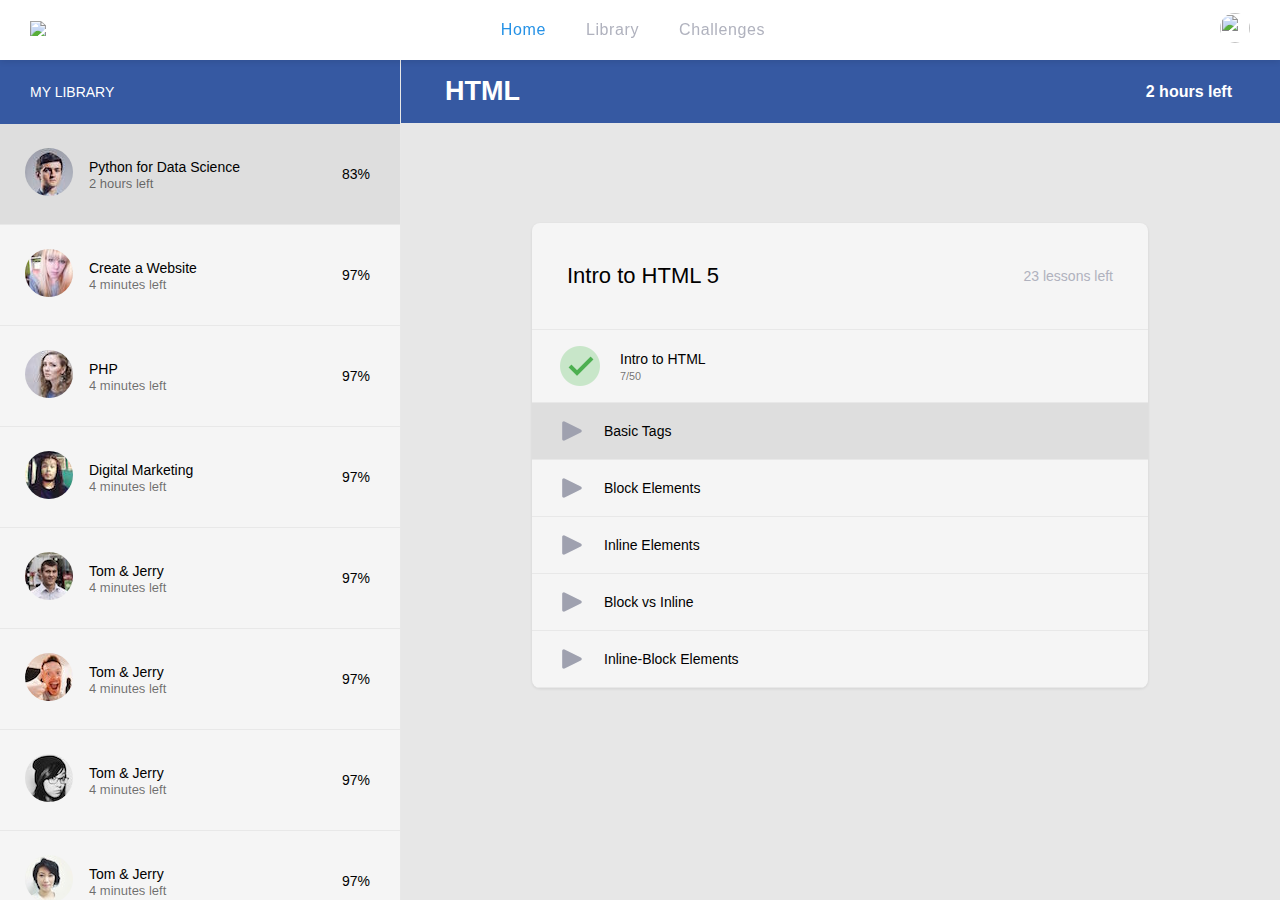
==== index.html @ 02a48bb9 "Add files via upload" ====
<!DOCTYPE html>
<html>

<!-- You need to enable JavaScript to run this app. -->

<head>
  <meta name="viewport" content="width=device-width,initial-scale=1,shrink-to-fit=no,maximum-scale=1,user-scalable=0" />
  <title>VideoTube</title>

  <link href="assets/css/fonts.css" rel="stylesheet">
  <link rel="stylesheet" type="text/css" href="assets/css/styles.css">

  <script src="https://ajax.googleapis.com/ajax/libs/jquery/3.3.1/jquery.min.js"></script>
  <!-- <script src="assets/js/commonActions.js"></script> -->
  <!-- <script src="assets/js/userActions.js"></script> -->

</head>




<body>

  <div class="page-container">

    <div class="navbar-container">
      
      <div class="actionbar-container">
        <div class="action-bar">
          <div class="action-bar-icon">
            <img src="assets/images/icons/back.png">
          </div>
        </div>
      </div>
      <div class="logo-container">
        <!-- <img src="assets/images/icons/VideoTubeLogo.png" class="logo-img"> -->
        <img src="assets/images/icons/mimo-logo.svg" class="logo-img">
      </div>
      <div class="navbar-nav">
        <div class="nav-item home">
          <a class="nav-link active" href="/learn">Home</a>
        </div>
        <div class="nav-item">
          <a class="nav-link" href="/explore">Library</a>
        </div>
        <div class="nav-item">
          <a class="nav-link" href="/explore">Challenges</a>
        </div>
      </div>

      <div class="navbar-profile">
        <div class="profile-nav">
          <img src="assets/images/profilePictures/default.png" class="profile-img">
        </div>


<!-- //Prfile Dropdowns -->

<span class="profile_dropdown-container" style="display: none;">

    <div class="dd-items-container">

      <a class="dd-item-container">
        <div class="dd-item"><span class="dd-item-icon dropdown-item-icon">
          <img src="assets/images/icons/profile.png">
        </span>
          <p class="dd-item-text dropdown-item-text">Profile</p>
        </div>
      </a>
      <a class="dd-item-container">
        <div class="dd-item"><span class="dd-item-icon dropdown-item-icon">
          <img src="assets/images/icons/settings.png">
        </span>
          <p class="dd-item-text dropdown-item-text">Settings</p>
        </div>
      </a>
      <a class="dd-item-container">
        <div class="dd-item"><span class="dd-item-icon dropdown-item-icon">
          <img src="assets/images/icons/feedback.png">
        </span>
          <p class="dd-item-text dropdown-item-text">Feedback</p>
        </div>
      </a>

      <div class="dd-hr-container"><div class="dd-hr"></div></div>

      <a class="dd-item-container">
        <div class="dd-item"><span class="dd-item-icon dropdown-item-icon">
          <img src="assets/images/icons/logout.png">
        </span>
          <p class="dd-item-text dropdown-item-text">Logout</p>
        </div>
      </a>

    </div>

  <div class="dd-isolate"></div>
</span>



<!-- end dropdrown -->

        
      </div>
    </div>


    <div class="main-content-container">

      <div class="mylibrary-container">

        <div class="mylibrary-scrollable">

          <div class="mylibrary-heading">MY LIBRARY</div>

          <div class="courses-row">
            <div class="course-item active">
              <a href="#">
                <img src="assets/images/courses/1.jpg" class="course-img">
              </a>

              <div class="course-info">
                <span class="course-title">
                  <a href="#" class="course-title-link">
                    Python for Data Science
                  </a>
                </span>
                <span class="course-dt">2 hours left</span>
              </div>
              <div class="course-progress">
                <span class="progress-text">83%</span>
              </div>
            </div>
            <div class="course-item">
              <a href="profile.php?username=mickey-mouse">
                <img src="assets/images/courses/20.jpg" class="course-img">
              </a>

              <div class="course-info">
                <span class="course-title">
                  <a href="profile.php?username=mickey-mouse" class="course-title-link">
                    Create a Website
                  </a>
                </span>
                <span class="course-dt">4 minutes left</span>
              </div>
              <div class="course-progress">
                <span class="progress-text">97%</span>

              </div>
            </div>
            <div class="course-item">
              <a href="profile.php?username=mickey-mouse">
                <img src="assets/images/courses/67.jpg" class="course-img">
              </a>

              <div class="course-info">
                <span class="course-title">
                  <a href="profile.php?username=mickey-mouse" class="course-title-link">
                    PHP
                  </a>
                </span>
                <span class="course-dt">4 minutes left</span>
              </div>
              <div class="course-progress">
                <span class="progress-text">97%</span>

              </div>
            </div>
            <div class="course-item">
              <a href="profile.php?username=mickey-mouse">
                <img src="assets/images/courses/2.jpg" class="course-img">
              </a>

              <div class="course-info">
                <span class="course-title">
                  <a href="profile.php?username=mickey-mouse" class="course-title-link">
                    Digital Marketing
                  </a>
                </span>
                <span class="course-dt">4 minutes left</span>
              </div>
              <div class="course-progress">
                <span class="progress-text">97%</span>

              </div>
            </div>
            <div class="course-item">
              <a href="profile.php?username=mickey-mouse">
                <img src="assets/images/courses/10.jpg" class="course-img">
              </a>

              <div class="course-info">
                <span class="course-title">
                  <a href="profile.php?username=mickey-mouse" class="course-title-link">
                    Tom & Jerry
                  </a>
                </span>
                <span class="course-dt">4 minutes left</span>
              </div>
              <div class="course-progress">
                <span class="progress-text">97%</span>

              </div>
            </div>
            <div class="course-item">
              <a href="profile.php?username=mickey-mouse">
                <img src="assets/images/courses/3.jpg" class="course-img">
              </a>

              <div class="course-info">
                <span class="course-title">
                  <a href="profile.php?username=mickey-mouse" class="course-title-link">
                    Tom & Jerry
                  </a>
                </span>
                <span class="course-dt">4 minutes left</span>
              </div>
              <div class="course-progress">
                <span class="progress-text">97%</span>

              </div>
            </div>
            <div class="course-item">
              <a href="profile.php?username=mickey-mouse">
                <img src="assets/images/courses/50.jpg" class="course-img">
              </a>

              <div class="course-info">
                <span class="course-title">
                  <a href="profile.php?username=mickey-mouse" class="course-title-link">
                    Tom & Jerry
                  </a>
                </span>
                <span class="course-dt">4 minutes left</span>
              </div>
              <div class="course-progress">
                <span class="progress-text">97%</span>

              </div>
            </div>
            <div class="course-item">
              <a href="profile.php?username=mickey-mouse">
                <img src="assets/images/courses/48.jpg" class="course-img">
              </a>

              <div class="course-info">
                <span class="course-title">
                  <a href="profile.php?username=mickey-mouse" class="course-title-link">
                    Tom & Jerry
                  </a>
                </span>
                <span class="course-dt">4 minutes left</span>
              </div>
              <div class="course-progress">
                <span class="progress-text">97%</span>

              </div>
            </div>
            <div class="course-item">
              <a href="profile.php?username=mickey-mouse">
                <img src="assets/images/courses/75.jpg" class="course-img">
              </a>

              <div class="course-info">
                <span class="course-title">
                  <a href="profile.php?username=mickey-mouse" class="course-title-link">
                    Tom & Jerry
                  </a>
                </span>
                <span class="course-dt">4 minutes left</span>
              </div>
              <div class="course-progress">
                <span class="progress-text">97%</span>

              </div>
            </div>
            <div class="course-item">
              <a href="profile.php?username=mickey-mouse">
                <img src="assets/images/courses/30.jpg" class="course-img">
              </a>

              <div class="course-info">
                <span class="course-title">
                  <a href="profile.php?username=mickey-mouse" class="course-title-link">
                    Tom & Jerry
                  </a>
                </span>
                <span class="course-dt">4 minutes left</span>
              </div>
              <div class="course-progress">
                <span class="progress-text">97%</span>

              </div>
            </div>
          </div>
        </div>
      </div><!-- end courses row wrapper and sidebar -->

      <div class="lessons-container">

        <div class="lessons-scrollable">

          <div class="course-header">
           <div class="course-heading">HTML</div>
           <div class="course-estimation">2 hours left</div>
          </div>

          <div class="lessons-list-container">

        <div class="lessons-list-scrollable">

          <div class="lessons-list-header">
          <div class="lessons-list-heading">Intro to HTML 5</div>
          <div class="lessons-list-estimation">23 lessons left</div>
          </div>

          <div class="lessons-row">

            <div class="lesson-item">
              <a href="untitled.html">
                <img src="assets/images/icons/checked2.png" class="lesson-img">
              </a>
              <div class="lesson-info">
                <span class="lesson-title">
                  <a href="untitled.html" class="lesson-title-link">
                    Intro to HTML
                  </a>
                </span>
                <span class="course-dt"><small>7/50</small></span>
              </div>
            </div>
            <div class="lesson-item active">
              <a href="profile.php?username=mickey-mouse">
                <img src="assets/images/icons/play.png" class="lesson-img">
              </a>
              <div class="lesson-info">
                <span class="lesson-title">
                  <a href="profile.php?username=mickey-mouse" class="lesson-title-link">
                    Basic Tags
                  </a>
                </span>
              </div>
            </div>
            <div class="lesson-item">
              <a href="profile.php?username=mickey-mouse">
                <img src="assets/images/icons/play.png" class="lesson-img">
              </a>
              <div class="lesson-info">
                <span class="lesson-title">
                  <a href="profile.php?username=mickey-mouse" class="lesson-title-link">
                    Block Elements
                  </a>
                </span>
              </div>
            </div>
            <div class="lesson-item">
              <a href="profile.php?username=mickey-mouse">
                <img src="assets/images/icons/play.png" class="lesson-img">
              </a>
              <div class="lesson-info">
                <span class="lesson-title">
                  <a href="profile.php?username=mickey-mouse" class="lesson-title-link">
                    Inline Elements
                  </a>
                </span>
              </div>
            </div>
            <div class="lesson-item">
              <a href="profile.php?username=mickey-mouse">
                <img src="assets/images/icons/play.png" class="lesson-img">
              </a>
              <div class="lesson-info">
                <span class="lesson-title">
                  <a href="profile.php?username=mickey-mouse" class="lesson-title-link">
                    Block vs Inline
                  </a>
                </span>
              </div>
            </div>

            <div class="lesson-item">
              <a href="profile.php?username=mickey-mouse">
                <img src="assets/images/icons/play.png" class="lesson-img">
              </a>
              <div class="lesson-info">
                <span class="lesson-title">
                  <a href="profile.php?username=mickey-mouse" class="lesson-title-link">
                    Inline-Block Elements
                  </a>
                </span>
              </div>
            </div>

          </div> <!-- end lessons row -->


        </div>
      </div><!-- end courses row wrapper and sidebar -->
          
      </div>

    </div>

  </div>





  <script>


var clickItem = document.querySelector(".course-item");
    var sidebar = document.querySelector(".mylibrary-container");
    var lessons = document.querySelector(".lessons-container");
    var logo = document.querySelector(".logo-img");
    var back = document.querySelector(".action-bar-icon");
    
    clickItem.addEventListener("click", function() {
  
    sidebar.style.display = "none";
    lessons.style.paddingLeft = "0";
    back.style.display = "";

    });

    logo.addEventListener("click", function() {
  
    lessons.style.display = "";
    sidebar.style.display = "";
    lessons.style.paddingLeft = "400px";
    back.style.display = "none";

    });


    back.addEventListener("click", function() {
  
    lessons.style.display = "none";
    sidebar.style.display = "";
    lessons.style.display = "";
    back.style.display = "none";

    });




    

// Dropdown Scripts




   $(document).ready(function(){
    // Toggle dropdown menu on click of trigger element
    $(".profile-nav").click(function(){
        // Hide other dropdown menus in case of multiple dropdowns
        $(".profile_dropdown-container").not($(this).next()).slideUp(0);
        
        // Toggle the current dropdown menu
        $(this).next(".profile_dropdown-container").slideToggle(0);
        
    });
 
    // Hide dropdown menu on click outside
    $(document).on("click", function(event){
        if(!$(event.target).closest(".profile-nav").length){
            $(".profile_dropdown-container").slideUp(0);
            
        }
    });
});
</script>




</body>

</html>
---- assets/css/fonts.css ----
/* vietnamese */
@font-face {
  font-family: 'Lexend Deca';
  font-style: normal;
  font-weight: 400;
  font-display: swap;
  src: local('Lexend Deca Regular'), local('LexendDeca-Regular'), url(https://fonts.gstatic.com/s/lexenddeca/v1/K2F1fZFYk-dHSE0UPPuwQ5qoJy_YZ2ONtuQ.woff2) format('woff2');
  unicode-range: U+0102-0103, U+0110-0111, U+1EA0-1EF9, U+20AB;
}
/* latin-ext */
@font-face {
  font-family: 'Lexend Deca';
  font-style: normal;
  font-weight: 400;
  font-display: swap;
  src: local('Lexend Deca Regular'), local('LexendDeca-Regular'), url(https://fonts.gstatic.com/s/lexenddeca/v1/K2F1fZFYk-dHSE0UPPuwQ5qpJy_YZ2ONtuQ.woff2) format('woff2');
  unicode-range: U+0100-024F, U+0259, U+1E00-1EFF, U+2020, U+20A0-20AB, U+20AD-20CF, U+2113, U+2C60-2C7F, U+A720-A7FF;
}
/* latin */
@font-face {
  font-family: 'Lexend Deca';
  font-style: normal;
  font-weight: 400;
  font-display: swap;
  src: local('Lexend Deca Regular'), local('LexendDeca-Regular'), url(https://fonts.gstatic.com/s/lexenddeca/v1/K2F1fZFYk-dHSE0UPPuwQ5qnJy_YZ2ON.woff2) format('woff2');
  unicode-range: U+0000-00FF, U+0131, U+0152-0153, U+02BB-02BC, U+02C6, U+02DA, U+02DC, U+2000-206F, U+2074, U+20AC, U+2122, U+2191, U+2193, U+2212, U+2215, U+FEFF, U+FFFD;
}

/*2*/


/* [0] */
@font-face {
  font-family: 'M PLUS Rounded 1c';
  font-style: normal;
  font-weight: 400;
  font-display: swap;
  src: local('M PLUS Rounded 1c'), local('MPLUSRounded1c-Regular'), url(https://fonts.gstatic.com/s/mplusrounded1c/v10/VdGEAYIAV6gnpUpoWwNkYvrugw9RuPWDzrkC76y6xQwhKyPOzVM3THyvqCUY2X5AHDM.0.woff2) format('woff2');
  unicode-range: U+25e56, U+25e62, U+25e65, U+25ec2, U+25ed8, U+25ee8, U+25f23, U+25f5c, U+25fd4, U+25fe0, U+25ffb, U+2600c, U+26017, U+26060, U+260ed, U+26222, U+2626a, U+26270, U+26286, U+2634c, U+26402, U+2667e, U+266b0, U+2671d, U+268dd, U+268ea, U+26951, U+2696f, U+26999, U+269dd, U+26a1e, U+26a58, U+26a8c, U+26ab7, U+26aff, U+26c29, U+26c73, U+26c9e, U+26cdd, U+26e40, U+26e65, U+26f94, U+26ff6-26ff8, U+270f4, U+2710d, U+27139, U+273da-273db, U+273fe, U+27410, U+27449, U+27614-27615, U+27631, U+27684, U+27693, U+2770e, U+27723, U+27752, U+278b2, U+27985, U+279b4, U+27a84, U+27bb3, U+27bbe, U+27bc7, U+27c3c, U+27cb8, U+27d73, U+27da0, U+27e10, U+27fb7, U+2808a, U+280bb, U+28277, U+28282, U+282f3, U+283cd, U+2840c, U+28455, U+2856b, U+285c8-285c9, U+286d7, U+286fa, U+28946, U+28949, U+2896b, U+28987-28988, U+289ba-289bb, U+28a1e, U+28a29, U+28a43, U+28a71, U+28a99, U+28acd, U+28add, U+28ae4, U+28bc1, U+28bef, U+28cdd, U+28d10, U+28d71, U+28dfb, U+28e0f, U+28e17, U+28e1f, U+28e36, U+28e89, U+28eeb, U+28ef6, U+28f32, U+28ff8, U+292a0, U+292b1, U+29490, U+295cf, U+2967f, U+296f0, U+29719, U+29750, U+29810, U+298c6, U+29a72, U+29d4b, U+29ddb, U+29e15, U+29e3d, U+29e49, U+29e8a, U+29ec4, U+29edb, U+29ee9, U+29fce, U+29fd7, U+2a01a, U+2a02f, U+2a082, U+2a0f9, U+2a190, U+2a2b2, U+2a38c, U+2a437, U+2a5f1, U+2a602, U+2a61a, U+2a6b2, U+2a9e6, U+2b746, U+2b751, U+2b753, U+2b75a, U+2b75c, U+2b765, U+2b776-2b777, U+2b77c, U+2b782, U+2b789, U+2b78b, U+2b78e, U+2b794, U+2b7ac, U+2b7af, U+2b7bd, U+2b7c9, U+2b7cf, U+2b7d2, U+2b7d8, U+2b7f0, U+2b80d, U+2b817, U+2b81a, U+2f804, U+2f80f, U+2f815, U+2f818, U+2f81a, U+2f822, U+2f828, U+2f82c, U+2f833, U+2f83f, U+2f846, U+2f852, U+2f862, U+2f86d, U+2f873, U+2f877, U+2f884, U+2f899-2f89a, U+2f8a6, U+2f8ac, U+2f8b2, U+2f8b6, U+2f8d3, U+2f8db-2f8dc, U+2f8e1, U+2f8e5, U+2f8ea, U+2f8ed, U+2f8fc, U+2f903, U+2f90b, U+2f90f, U+2f91a, U+2f920-2f921, U+2f945, U+2f947, U+2f96c, U+2f995, U+2f9d0, U+2f9de-2f9df, U+2f9f4;
}
/* [1] */
@font-face {
  font-family: 'M PLUS Rounded 1c';
  font-style: normal;
  font-weight: 400;
  font-display: swap;
  src: local('M PLUS Rounded 1c'), local('MPLUSRounded1c-Regular'), url(https://fonts.gstatic.com/s/mplusrounded1c/v10/VdGEAYIAV6gnpUpoWwNkYvrugw9RuPWDzrkC76y6xQwhKyPOzVM3THyvqCUY2X5AHDM.1.woff2) format('woff2');
  unicode-range: U+1f230-1f23a, U+1f240-1f248, U+1f250-1f251, U+2000b, U+20089-2008a, U+200a2, U+200a4, U+200b0, U+200f5, U+20158, U+201a2, U+20213, U+2032b, U+20371, U+20381, U+203f9, U+2044a, U+20509, U+2053f, U+205b1, U+205d6, U+20611, U+20628, U+206ec, U+2074f, U+207c8, U+20807, U+2083a, U+208b9, U+2090e, U+2097c, U+20984, U+2099d, U+20a64, U+20ad3, U+20b1d, U+20b9f, U+20bb7, U+20d45, U+20d58, U+20de1, U+20e64, U+20e6d, U+20e95, U+20f5f, U+21201, U+2123d, U+21255, U+21274, U+2127b, U+212d7, U+212e4, U+212fd, U+2131b, U+21336, U+21344, U+213c4, U+2146d-2146e, U+215d7, U+21647, U+216b4, U+21706, U+21742, U+218bd, U+219c3, U+21a1a, U+21c56, U+21d2d, U+21d45, U+21d62, U+21d78, U+21d92, U+21d9c, U+21da1, U+21db7, U+21de0, U+21e33-21e34, U+21f1e, U+21f76, U+21ffa, U+2217b, U+22218, U+2231e, U+223ad, U+22609, U+226f3, U+2285b, U+228ab, U+2298f, U+22ab8, U+22b46, U+22b4f-22b50, U+22ba6, U+22c1d, U+22c24, U+22de1, U+22e42, U+22feb, U+231b6, U+231c3-231c4, U+231f5, U+23372, U+233cc, U+233d0, U+233d2-233d3, U+233d5, U+233da, U+233df, U+233e4, U+233fe, U+2344a-2344b, U+23451, U+23465, U+234e4, U+2355a, U+23594, U+235c4, U+23638-2363a, U+23647, U+2370c, U+2371c, U+2373f, U+23763-23764, U+237e7, U+237f1, U+237ff, U+23824, U+2383d, U+23a98, U+23c7f, U+23cbe, U+23cfe, U+23d00, U+23d0e, U+23d40, U+23dd3, U+23df9-23dfa, U+23f7e, U+2404b, U+24096, U+24103, U+241c6, U+241fe, U+242ee, U+243bc, U+243d0, U+24629, U+246a5, U+247f1, U+24896, U+248e9, U+24a4d, U+24b56, U+24b6f, U+24c16, U+24d14, U+24e04, U+24e0e, U+24e37, U+24e6a, U+24e8b, U+24ff2, U+2504a, U+25055, U+25122, U+251a9, U+251cd, U+251e5, U+2521e, U+2524c, U+2542e, U+2548e, U+254d9, U+2550e, U+255a7, U+2567f, U+25771, U+257a9, U+257b4, U+25874, U+259c4, U+259cc, U+259d4, U+25ad7, U+25ae3-25ae4, U+25af1, U+25bb2, U+25c4b, U+25c64, U+25da1, U+25e2e;
}
/* [2] */
@font-face {
  font-family: 'M PLUS Rounded 1c';
  font-style: normal;
  font-weight: 400;
  font-display: swap;
  src: local('M PLUS Rounded 1c'), local('MPLUSRounded1c-Regular'), url(https://fonts.gstatic.com/s/mplusrounded1c/v10/VdGEAYIAV6gnpUpoWwNkYvrugw9RuPWDzrkC76y6xQwhKyPOzVM3THyvqCUY2X5AHDM.2.woff2) format('woff2');
  unicode-range: U+ffb6-ffbe, U+ffc2-ffc7, U+ffca-ffcf, U+ffd2-ffd7, U+ffda-ffdc, U+ffe0-ffe2, U+ffe4, U+ffe6, U+ffe8-ffee, U+1f100-1f10a, U+1f110-1f12e, U+1f130-1f16b, U+1f170-1f19a, U+1f200-1f202, U+1f210-1f22f;
}
/* [3] */
@font-face {
  font-family: 'M PLUS Rounded 1c';
  font-style: normal;
  font-weight: 400;
  font-display: swap;
  src: local('M PLUS Rounded 1c'), local('MPLUSRounded1c-Regular'), url(https://fonts.gstatic.com/s/mplusrounded1c/v10/VdGEAYIAV6gnpUpoWwNkYvrugw9RuPWDzrkC76y6xQwhKyPOzVM3THyvqCUY2X5AHDM.3.woff2) format('woff2');
  unicode-range: U+f9f6-fa0b, U+fa0e-fa10, U+fa12-fa6d, U+fb00-fb04, U+fe10-fe19, U+fe30-fe42, U+fe44-fe52, U+fe54-fe66, U+fe68-fe6b, U+ff02, U+ff04, U+ff07, U+ff51, U+ff5b, U+ff5d, U+ff5f-ff60, U+ff66, U+ff69, U+ff87, U+ffa0-ffb5;
}
/* [5] */
@font-face {
  font-family: 'M PLUS Rounded 1c';
  font-style: normal;
  font-weight: 400;
  font-display: swap;
  src: local('M PLUS Rounded 1c'), local('MPLUSRounded1c-Regular'), url(https://fonts.gstatic.com/s/mplusrounded1c/v10/VdGEAYIAV6gnpUpoWwNkYvrugw9RuPWDzrkC76y6xQwhKyPOzVM3THyvqCUY2X5AHDM.5.woff2) format('woff2');
  unicode-range: U+9e16, U+9e19-9e1f, U+9e75, U+9e79-9e7d, U+9e80-9e85, U+9e87-9e88, U+9e8b-9e8c, U+9e8e-9e8f, U+9e91-9e92, U+9e95-9e96, U+9e98, U+9e9b, U+9e9d-9e9e, U+9ea4-9ea5, U+9ea8-9eaa, U+9eac-9eb0, U+9eb3-9eb5, U+9eb8, U+9ebc-9ebf, U+9ec3, U+9ec6, U+9ec8, U+9ecb-9ecd, U+9ecf-9ed1, U+9ed4-9ed5, U+9ed8, U+9edb-9ee0, U+9ee4-9ee5, U+9ee7-9ee8, U+9eec-9ef2, U+9ef4-9ef9, U+9efb-9eff, U+9f02-9f03, U+9f07-9f09, U+9f0e-9f12, U+9f14-9f17, U+9f19-9f1b, U+9f1f-9f22, U+9f26, U+9f2a-9f2c, U+9f2f, U+9f31-9f32, U+9f34, U+9f37, U+9f39-9f3a, U+9f3c-9f3f, U+9f41, U+9f43-9f47, U+9f4a, U+9f4e-9f50, U+9f52-9f58, U+9f5a, U+9f5d-9f61, U+9f63, U+9f66-9f6a, U+9f6c-9f73, U+9f75-9f77, U+9f7a, U+9f7d, U+9f7f, U+9f8f-9f92, U+9f94-9f97, U+9f99, U+9f9c-9fa3, U+9fa5, U+9fb4, U+9fbc-9fc2, U+9fc4, U+9fc6, U+9fcc, U+f900-f915;
}
/* [6] */
@font-face {
  font-family: 'M PLUS Rounded 1c';
  font-style: normal;
  font-weight: 400;
  font-display: swap;
  src: local('M PLUS Rounded 1c'), local('MPLUSRounded1c-Regular'), url(https://fonts.gstatic.com/s/mplusrounded1c/v10/VdGEAYIAV6gnpUpoWwNkYvrugw9RuPWDzrkC76y6xQwhKyPOzVM3THyvqCUY2X5AHDM.6.woff2) format('woff2');
  unicode-range: U+9c22-9c2a, U+9c2d-9c32, U+9c35-9c37, U+9c39-9c3a, U+9c3d-9c3e, U+9c41, U+9c43-9c4a, U+9c4e-9c50, U+9c52-9c54, U+9c56, U+9c58, U+9c5a-9c61, U+9c63, U+9c65, U+9c67-9c6b, U+9c6d-9c6e, U+9c70, U+9c72, U+9c75-9c78, U+9c7a-9c7c, U+9ce6-9ce7, U+9ceb-9cec, U+9cf0, U+9cf2, U+9cf6-9cf7, U+9cf9, U+9d02-9d03, U+9d06-9d09, U+9d0b, U+9d0e, U+9d11-9d12, U+9d15, U+9d17-9d18, U+9d1b-9d1f, U+9d23, U+9d26, U+9d2a-9d2c, U+9d2f-9d30, U+9d32-9d34, U+9d3a, U+9d3c-9d3f, U+9d41-9d48, U+9d4a, U+9d50-9d54, U+9d59, U+9d5d-9d65, U+9d69-9d6c, U+9d6f-9d70, U+9d72-9d73, U+9d76-9d77, U+9d7a-9d7c, U+9d7e, U+9d83-9d84, U+9d86-9d87, U+9d89-9d8a, U+9d8d-9d8e, U+9d92-9d93, U+9d95-9d9a, U+9da1, U+9da4, U+9da9-9dac, U+9dae, U+9db1-9db2, U+9db5, U+9db8-9dbd, U+9dbf-9dc4, U+9dc6-9dc7, U+9dc9-9dca, U+9dcf, U+9dd3-9dd7, U+9dd9-9dda, U+9dde-9de0, U+9de3, U+9de5-9de7, U+9de9, U+9deb, U+9ded-9df0, U+9df3-9df4, U+9df8, U+9dfd-9dfe, U+9e02, U+9e07, U+9e0a, U+9e0d-9e0e, U+9e10-9e12, U+9e15;
}
/* [7] */
@font-face {
  font-family: 'M PLUS Rounded 1c';
  font-style: normal;
  font-weight: 400;
  font-display: swap;
  src: local('M PLUS Rounded 1c'), local('MPLUSRounded1c-Regular'), url(https://fonts.gstatic.com/s/mplusrounded1c/v10/VdGEAYIAV6gnpUpoWwNkYvrugw9RuPWDzrkC76y6xQwhKyPOzVM3THyvqCUY2X5AHDM.7.woff2) format('woff2');
  unicode-range: U+9ac3, U+9ac6, U+9ac8, U+9ace-9ad3, U+9ad5-9ad7, U+9adb-9adc, U+9ade-9ae0, U+9ae2-9ae7, U+9ae9, U+9aeb-9aec, U+9aee-9aef, U+9af1-9af5, U+9af7, U+9af9-9afb, U+9afd, U+9aff-9b06, U+9b08-9b09, U+9b0b-9b0e, U+9b10, U+9b12, U+9b16, U+9b18-9b1d, U+9b1f-9b20, U+9b22-9b23, U+9b25-9b2f, U+9b32-9b35, U+9b37, U+9b39-9b3b, U+9b3d, U+9b43-9b44, U+9b48, U+9b4b-9b4f, U+9b51, U+9b55-9b58, U+9b5b, U+9b5e, U+9b61, U+9b63, U+9b65-9b66, U+9b68, U+9b6a-9b6f, U+9b72-9b79, U+9b7f-9b80, U+9b83-9b87, U+9b89-9b8b, U+9b8d, U+9b8f-9b94, U+9b96-9b97, U+9b9a, U+9b9d-9ba0, U+9ba6-9ba7, U+9ba9-9baa, U+9bac, U+9bb0-9bb2, U+9bb4, U+9bb7-9bb9, U+9bbb-9bbc, U+9bbe-9bc1, U+9bc6-9bc8, U+9bca, U+9bce-9bd2, U+9bd4, U+9bd7-9bd8, U+9bdd, U+9bdf, U+9be1-9be5, U+9be7, U+9bea-9beb, U+9bee-9bf3, U+9bf5, U+9bf7-9bfa, U+9bfd, U+9bff-9c00, U+9c02, U+9c04, U+9c06, U+9c08-9c0d, U+9c0f-9c16, U+9c18-9c1e, U+9c21;
}
/* [8] */
@font-face {
  font-family: 'M PLUS Rounded 1c';
  font-style: normal;
  font-weight: 400;
  font-display: swap;
  src: local('M PLUS Rounded 1c'), local('MPLUSRounded1c-Regular'), url(https://fonts.gstatic.com/s/mplusrounded1c/v10/VdGEAYIAV6gnpUpoWwNkYvrugw9RuPWDzrkC76y6xQwhKyPOzVM3THyvqCUY2X5AHDM.8.woff2) format('woff2');
  unicode-range: U+98c3-98c8, U+98cb-98cc, U+98ce, U+98dc, U+98de, U+98e0-98e1, U+98e3, U+98e5-98e7, U+98e9-98eb, U+98ed-98ee, U+98f0-98f1, U+98f3, U+98f6, U+9902, U+9907-9909, U+9911-9912, U+9914-9918, U+991a-9922, U+9924, U+9926-9927, U+992b-992c, U+992e, U+9931-9935, U+9939-993e, U+9940-9942, U+9945-9949, U+994b-994e, U+9950-9952, U+9954-9955, U+9958-9959, U+995b-995c, U+995e-9960, U+9963, U+9997-9998, U+999b, U+999d-999f, U+99a3, U+99a5-99a6, U+99a8, U+99ad-99ae, U+99b0-99b2, U+99b5, U+99b9-99ba, U+99bc-99bd, U+99bf, U+99c1, U+99c3, U+99c8-99c9, U+99d1, U+99d3-99d5, U+99d8-99df, U+99e1-99e2, U+99e7, U+99ea-99ee, U+99f0-99f2, U+99f4-99f5, U+99f8-99f9, U+99fb-99fe, U+9a01-9a05, U+9a08, U+9a0a-9a0c, U+9a0f-9a11, U+9a16, U+9a1a, U+9a1e, U+9a20, U+9a22-9a24, U+9a27, U+9a2b, U+9a2d-9a2e, U+9a31, U+9a33, U+9a35-9a38, U+9a3e, U+9a40-9a45, U+9a47, U+9a4a-9a4e, U+9a51-9a52, U+9a54-9a58, U+9a5b, U+9a5d, U+9a5f, U+9a62, U+9a64-9a65, U+9a69-9a6c, U+9aaa, U+9aac-9ab0, U+9ab2, U+9ab4-9ab7, U+9ab9, U+9abb-9ac1;
}
/* [9] */
@font-face {
  font-family: 'M PLUS Rounded 1c';
  font-style: normal;
  font-weight: 400;
  font-display: swap;
  src: local('M PLUS Rounded 1c'), local('MPLUSRounded1c-Regular'), url(https://fonts.gstatic.com/s/mplusrounded1c/v10/VdGEAYIAV6gnpUpoWwNkYvrugw9RuPWDzrkC76y6xQwhKyPOzVM3THyvqCUY2X5AHDM.9.woff2) format('woff2');
  unicode-range: U+96fa, U+9702-9706, U+9708-9709, U+970d-970f, U+9711, U+9713-9714, U+9716, U+9719-971b, U+971d, U+9721-9724, U+9728, U+972a, U+9730-9731, U+9733, U+9736, U+9738-9739, U+973b, U+973d-973e, U+9741-9744, U+9746-974a, U+974d-974f, U+9751, U+9755, U+9757-9758, U+975a-975c, U+9760-9761, U+9763-9764, U+9766-9768, U+976a-976b, U+976e, U+9771, U+9773, U+9776-977d, U+977f-9781, U+9785-9786, U+9789, U+978b, U+978f-9790, U+9795-9797, U+9799-979a, U+979c, U+979e-97a0, U+97a2-97a3, U+97a6, U+97a8, U+97ab-97ac, U+97ae, U+97b1-97b6, U+97b8-97ba, U+97bc, U+97be-97bf, U+97c1, U+97c3-97ce, U+97d0-97d1, U+97d4, U+97d7-97d9, U+97db-97de, U+97e0-97e1, U+97e4, U+97e6, U+97ed-97ef, U+97f1-97f2, U+97f4-97f8, U+97fa, U+9804, U+9807, U+980a, U+980c-980f, U+9814, U+9816-9817, U+9819-981a, U+981c, U+981e, U+9820-9821, U+9823-9826, U+982b, U+982e-9830, U+9832-9835, U+9837, U+9839, U+983d-983e, U+9844, U+9846-9847, U+984a-984b, U+984f, U+9851-9853, U+9856-9857, U+9859-985b, U+9862-9863, U+9865-9866, U+986a-986c, U+986f-9871, U+9873-9875, U+98aa-98ab, U+98ad-98ae, U+98b0-98b1, U+98b4, U+98b6-98b8, U+98ba-98bc, U+98bf, U+98c2;
}
/* [10] */
@font-face {
  font-family: 'M PLUS Rounded 1c';
  font-style: normal;
  font-weight: 400;
  font-display: swap;
  src: local('M PLUS Rounded 1c'), local('MPLUSRounded1c-Regular'), url(https://fonts.gstatic.com/s/mplusrounded1c/v10/VdGEAYIAV6gnpUpoWwNkYvrugw9RuPWDzrkC76y6xQwhKyPOzVM3THyvqCUY2X5AHDM.10.woff2) format('woff2');
  unicode-range: U+942e-942f, U+9431-9434, U+9436, U+9438, U+943a-943b, U+943d, U+943f, U+9441, U+9443-9445, U+9448, U+944a, U+944c, U+9452-9453, U+9455, U+9459-945c, U+945e-9463, U+9468, U+946a-946b, U+946d-9472, U+9475, U+9477, U+947c-947f, U+9481, U+9483-9485, U+9578-9579, U+957e-957f, U+9582, U+9584, U+9586-9588, U+958a, U+958c-958f, U+9592, U+9594, U+9596, U+9598-9599, U+959d-95a1, U+95a4, U+95a6-95a9, U+95ab-95ad, U+95b1, U+95b4, U+95b6, U+95b9-95bf, U+95c3, U+95c6, U+95c8-95cd, U+95d0-95d6, U+95d9-95da, U+95dc-95e2, U+95e4-95e6, U+95e8, U+961d-961e, U+9621-9622, U+9624-9626, U+9628, U+962c, U+962e-962f, U+9631, U+9633-9634, U+9637-963a, U+963c-963d, U+9641-9642, U+964b-964c, U+964f, U+9652, U+9654, U+9656-9658, U+965c-965f, U+9661, U+9666, U+966a, U+966c, U+966e, U+9672, U+9674, U+9677, U+967b-967c, U+967e-967f, U+9681-9684, U+9689, U+968b, U+968d, U+9691, U+9695-9698, U+969a, U+969d, U+969f, U+96a4-96aa, U+96ae-96b4, U+96b6, U+96b8-96bb, U+96bd, U+96c1, U+96c9-96cb, U+96cd-96ce, U+96d2, U+96d5-96d6, U+96d8-96da, U+96dc-96df, U+96e9, U+96ef, U+96f1, U+96f9;
}
/* [11] */
@font-face {
  font-family: 'M PLUS Rounded 1c';
  font-style: normal;
  font-weight: 400;
  font-display: swap;
  src: local('M PLUS Rounded 1c'), local('MPLUSRounded1c-Regular'), url(https://fonts.gstatic.com/s/mplusrounded1c/v10/VdGEAYIAV6gnpUpoWwNkYvrugw9RuPWDzrkC76y6xQwhKyPOzVM3THyvqCUY2X5AHDM.11.woff2) format('woff2');
  unicode-range: U+929f-92a0, U+92a4-92a5, U+92a7-92a8, U+92ab, U+92af, U+92b2-92b3, U+92b6-92bd, U+92bf-92c3, U+92c5-92c8, U+92cb-92d0, U+92d2-92d3, U+92d5, U+92d7-92d9, U+92dc-92dd, U+92df-92e1, U+92e3-92e5, U+92e7-92ea, U+92ec, U+92ee, U+92f0, U+92f2, U+92f7-92fb, U+92ff-9300, U+9302, U+9304, U+9308, U+930d, U+930f-9311, U+9314-9315, U+9318-931a, U+931c-931f, U+9321-9325, U+9327-932b, U+932e, U+9333-9337, U+933a-933b, U+9344, U+9347-934a, U+934d, U+9350-9352, U+9354-9358, U+935a, U+935c, U+935e, U+9360, U+9364-9365, U+9367, U+9369-936d, U+936f-9371, U+9373-9374, U+9376, U+937a, U+937d-9382, U+9388, U+938a-938b, U+938d, U+938f, U+9392, U+9394-9395, U+9397-9398, U+939a-939b, U+939e, U+93a1, U+93a3-93a4, U+93a6, U+93a8-93a9, U+93ab-93ad, U+93b0, U+93b4-93b6, U+93b9-93bb, U+93c1, U+93c3-93cd, U+93d0-93d1, U+93d3, U+93d6-93d9, U+93dc-93df, U+93e2, U+93e4-93e8, U+93f1, U+93f5, U+93f7-93fb, U+93fd, U+9401-9404, U+9407-9409, U+940d-9410, U+9413-9417, U+9419-941a, U+941f, U+9421, U+942b;
}
/* [12] */
@font-face {
  font-family: 'M PLUS Rounded 1c';
  font-style: normal;
  font-weight: 400;
  font-display: swap;
  src: local('M PLUS Rounded 1c'), local('MPLUSRounded1c-Regular'), url(https://fonts.gstatic.com/s/mplusrounded1c/v10/VdGEAYIAV6gnpUpoWwNkYvrugw9RuPWDzrkC76y6xQwhKyPOzVM3THyvqCUY2X5AHDM.12.woff2) format('woff2');
  unicode-range: U+9127, U+9129, U+912d-9132, U+9134, U+9136-9137, U+9139-913a, U+913c-913d, U+9143, U+9146-914c, U+914f, U+9153, U+9156-915b, U+9161, U+9163-9165, U+9167, U+9169, U+916d, U+9172-9174, U+9179-917b, U+9181-9183, U+9185-9187, U+9189-918b, U+918e, U+9191, U+9193-9195, U+9197-9198, U+919e, U+91a1-91a2, U+91a6, U+91a8, U+91aa-91b6, U+91ba-91bd, U+91bf-91c6, U+91c9, U+91cb, U+91d0, U+91d3-91d4, U+91d6-91d7, U+91d9-91db, U+91de-91df, U+91e1, U+91e4-91e6, U+91e9-91ea, U+91ec-91f1, U+91f5-91f7, U+91f9, U+91fb-91fd, U+91ff-9201, U+9204-9207, U+9209-920a, U+920c, U+920e, U+9210-9218, U+921c-921e, U+9223-9226, U+9228-9229, U+922c, U+922e-9230, U+9233, U+9235-923a, U+923c, U+923e-9240, U+9242-9243, U+9245-924b, U+924d-9251, U+9256-925a, U+925c-925e, U+9260-9261, U+9264-9269, U+926e-9270, U+9275-9279, U+927b-927f, U+9288-928a, U+928d-928e, U+9291-9293, U+9295-9297, U+9299, U+929b-929c;
}
/* [13] */
@font-face {
  font-family: 'M PLUS Rounded 1c';
  font-style: normal;
  font-weight: 400;
  font-display: swap;
  src: local('M PLUS Rounded 1c'), local('MPLUSRounded1c-Regular'), url(https://fonts.gstatic.com/s/mplusrounded1c/v10/VdGEAYIAV6gnpUpoWwNkYvrugw9RuPWDzrkC76y6xQwhKyPOzVM3THyvqCUY2X5AHDM.13.woff2) format('woff2');
  unicode-range: U+8f40-8f43, U+8f45-8f47, U+8f49-8f4a, U+8f4c-8f4f, U+8f51-8f55, U+8f57-8f58, U+8f5c-8f5e, U+8f61-8f66, U+8f9c-8f9d, U+8f9f-8fa2, U+8fa4-8fa8, U+8fad-8faf, U+8fb4-8fb8, U+8fbe, U+8fc0-8fc2, U+8fc6, U+8fc8, U+8fca-8fcb, U+8fcd, U+8fd0, U+8fd2-8fd3, U+8fd5, U+8fda, U+8fe0, U+8fe2-8fe5, U+8fe8-8fea, U+8fed-8fef, U+8ff1, U+8ff4-8ff6, U+8ff8-8ffb, U+8ffe, U+9002, U+9004-9005, U+9008, U+900b-900e, U+9011, U+9013, U+9015-9016, U+9018, U+901b, U+901e, U+9021, U+9027-902a, U+902c-902d, U+902f, U+9033-9037, U+9039, U+903c, U+903e-903f, U+9041, U+9043-9044, U+9049, U+904c, U+904f-9052, U+9056, U+9058, U+905b-905e, U+9062, U+9066-9068, U+906c, U+906f-9070, U+9072, U+9074, U+9076, U+9079, U+9080-9083, U+9085, U+9087-9088, U+908b-908c, U+908e-9090, U+9095, U+9097-9099, U+909b, U+90a0-90a2, U+90a5, U+90a8, U+90af-90b6, U+90bd-90be, U+90c3-90c5, U+90c7-90c9, U+90cc, U+90d2, U+90d5, U+90d7-90d9, U+90db-90df, U+90e2, U+90e4-90e5, U+90eb, U+90ef-90f0, U+90f2, U+90f4, U+90f6, U+90fe-9100, U+9102, U+9104-9106, U+9108, U+910d, U+9110, U+9112, U+9114-911a, U+911c, U+911e, U+9120, U+9122-9123, U+9125;
}
/* [14] */
@font-face {
  font-family: 'M PLUS Rounded 1c';
  font-style: normal;
  font-weight: 400;
  font-display: swap;
  src: local('M PLUS Rounded 1c'), local('MPLUSRounded1c-Regular'), url(https://fonts.gstatic.com/s/mplusrounded1c/v10/VdGEAYIAV6gnpUpoWwNkYvrugw9RuPWDzrkC76y6xQwhKyPOzVM3THyvqCUY2X5AHDM.14.woff2) format('woff2');
  unicode-range: U+8da6, U+8da8, U+8dab-8dac, U+8daf, U+8db2, U+8db5, U+8db7, U+8db9-8dbc, U+8dbe, U+8dc0, U+8dc2, U+8dc5-8dc8, U+8dca-8dcc, U+8dce-8dcf, U+8dd1, U+8dd4-8dd7, U+8dd9-8ddb, U+8ddf, U+8de3-8de5, U+8de7, U+8dea-8dec, U+8df0-8df2, U+8df4, U+8dfc-8dfd, U+8dff, U+8e01, U+8e04-8e06, U+8e08-8e09, U+8e0b-8e0c, U+8e10-8e11, U+8e14, U+8e16, U+8e1d-8e23, U+8e26-8e27, U+8e30-8e31, U+8e33-8e39, U+8e3d, U+8e40-8e42, U+8e44, U+8e47-8e50, U+8e54-8e55, U+8e59, U+8e5b-8e64, U+8e69, U+8e6c-8e6d, U+8e6f-8e72, U+8e75-8e77, U+8e79-8e7c, U+8e81-8e85, U+8e89, U+8e8b, U+8e90-8e95, U+8e98-8e9b, U+8e9d-8e9e, U+8ea1-8ea2, U+8ea7, U+8ea9-8eaa, U+8eac-8eb1, U+8eb3, U+8eb5-8eb6, U+8eba-8ebb, U+8ebe, U+8ec0-8ec1, U+8ec3-8ec8, U+8ecb, U+8ecf, U+8ed1, U+8ed4, U+8edb-8edc, U+8ee3, U+8ee8, U+8eeb, U+8eed-8eee, U+8ef0-8ef1, U+8ef7, U+8ef9-8efc, U+8efe, U+8f00, U+8f02, U+8f05, U+8f07-8f08, U+8f0a, U+8f0f-8f10, U+8f12-8f13, U+8f15-8f19, U+8f1b-8f1c, U+8f1e-8f21, U+8f23, U+8f25-8f28, U+8f2b-8f2f, U+8f33-8f37, U+8f39-8f3b, U+8f3e;
}
/* [15] */
@font-face {
  font-family: 'M PLUS Rounded 1c';
  font-style: normal;
  font-weight: 400;
  font-display: swap;
  src: local('M PLUS Rounded 1c'), local('MPLUSRounded1c-Regular'), url(https://fonts.gstatic.com/s/mplusrounded1c/v10/VdGEAYIAV6gnpUpoWwNkYvrugw9RuPWDzrkC76y6xQwhKyPOzVM3THyvqCUY2X5AHDM.15.woff2) format('woff2');
  unicode-range: U+8b11, U+8b14, U+8b16, U+8b1a, U+8b1c, U+8b1e-8b20, U+8b26, U+8b28, U+8b2b-8b2d, U+8b30, U+8b37, U+8b3c, U+8b3e, U+8b41-8b46, U+8b48-8b49, U+8b4c-8b4f, U+8b51-8b54, U+8b56, U+8b59, U+8b5b, U+8b5e-8b5f, U+8b63, U+8b69, U+8b6b-8b6d, U+8b6f, U+8b71, U+8b74, U+8b76, U+8b78-8b79, U+8b7c-8b81, U+8b84-8b85, U+8b8a-8b8f, U+8b92-8b96, U+8b99-8b9a, U+8b9c-8ba0, U+8c38-8c3a, U+8c3d-8c3f, U+8c41, U+8c45, U+8c47-8c49, U+8c4b-8c4c, U+8c4e-8c51, U+8c53-8c55, U+8c57-8c59, U+8c5b, U+8c5d, U+8c62-8c64, U+8c66, U+8c68-8c69, U+8c6b-8c6d, U+8c73, U+8c75-8c76, U+8c78, U+8c7a-8c7c, U+8c7e, U+8c82, U+8c85-8c87, U+8c89-8c8b, U+8c8d-8c8e, U+8c90, U+8c92-8c94, U+8c98-8c99, U+8c9b-8c9c, U+8c9f, U+8ca4, U+8cad-8cae, U+8cb2-8cb3, U+8cb6, U+8cb9-8cba, U+8cbd, U+8cc1-8cc2, U+8cc4-8cc6, U+8cc8-8cc9, U+8ccb, U+8ccd-8ccf, U+8cd2, U+8cd5-8cd6, U+8cd9-8cda, U+8cdd, U+8ce1, U+8ce3-8ce4, U+8ce6, U+8ce8, U+8cec, U+8cef-8cf2, U+8cf4-8cf5, U+8cf7-8cf8, U+8cfa-8cfb, U+8cfd-8cff, U+8d01, U+8d03-8d04, U+8d07, U+8d09-8d0b, U+8d0d-8d10, U+8d12-8d14, U+8d16-8d17, U+8d1b-8d1d, U+8d65, U+8d67, U+8d69, U+8d6b-8d6e, U+8d71, U+8d73, U+8d76, U+8d7f, U+8d81-8d82, U+8d84, U+8d88, U+8d8d, U+8d90-8d91, U+8d95, U+8d99, U+8d9e-8da0;
}
/* [16] */
@font-face {
  font-family: 'M PLUS Rounded 1c';
  font-style: normal;
  font-weight: 400;
  font-display: swap;
  src: local('M PLUS Rounded 1c'), local('MPLUSRounded1c-Regular'), url(https://fonts.gstatic.com/s/mplusrounded1c/v10/VdGEAYIAV6gnpUpoWwNkYvrugw9RuPWDzrkC76y6xQwhKyPOzVM3THyvqCUY2X5AHDM.16.woff2) format('woff2');
  unicode-range: U+8962-8964, U+8966, U+896a-896b, U+896d-8970, U+8973-8975, U+8977, U+897a-897e, U+8980, U+8983, U+8988-898a, U+898d, U+8990, U+8993-8995, U+8998, U+899b-899c, U+899f-89a1, U+89a5-89a6, U+89a9, U+89ac, U+89af-89b0, U+89b2, U+89b4-89b7, U+89ba, U+89bc-89bd, U+89bf-89c1, U+89d4-89d8, U+89da, U+89dc-89dd, U+89e5, U+89e7, U+89e9, U+89eb, U+89ed, U+89f1, U+89f3-89f4, U+89f6, U+89f8-89f9, U+89fd, U+89ff, U+8a01, U+8a04-8a05, U+8a07, U+8a0c, U+8a0f-8a12, U+8a14-8a16, U+8a1b, U+8a1d-8a1e, U+8a20-8a22, U+8a24-8a26, U+8a2b-8a2c, U+8a2f, U+8a35-8a37, U+8a3b, U+8a3d-8a3e, U+8a40-8a41, U+8a43, U+8a45-8a49, U+8a4d-8a4e, U+8a51-8a54, U+8a56-8a58, U+8a5b-8a5d, U+8a61-8a62, U+8a65, U+8a67, U+8a6c-8a6d, U+8a75-8a77, U+8a79-8a7c, U+8a7e-8a80, U+8a82-8a86, U+8a8b, U+8a8f-8a92, U+8a96-8a97, U+8a99-8a9a, U+8a9f, U+8aa1, U+8aa3, U+8aa5-8aaa, U+8aae-8aaf, U+8ab3, U+8ab6-8ab7, U+8abb-8abc, U+8abe, U+8ac2-8ac4, U+8ac6, U+8ac8-8aca, U+8acc-8acd, U+8ad0-8ad5, U+8ad7, U+8ada-8ae2, U+8ae4, U+8ae7, U+8aeb-8aec, U+8aee, U+8af0-8af1, U+8af3-8af7, U+8afa, U+8afc, U+8aff, U+8b01-8b02, U+8b04-8b07, U+8b0a-8b0d, U+8b0f-8b10;
}
/* [17] */
@font-face {
  font-family: 'M PLUS Rounded 1c';
  font-style: normal;
  font-weight: 400;
  font-display: swap;
  src: local('M PLUS Rounded 1c'), local('MPLUSRounded1c-Regular'), url(https://fonts.gstatic.com/s/mplusrounded1c/v10/VdGEAYIAV6gnpUpoWwNkYvrugw9RuPWDzrkC76y6xQwhKyPOzVM3THyvqCUY2X5AHDM.17.woff2) format('woff2');
  unicode-range: U+87d0, U+87d2, U+87d5-87d6, U+87d9-87da, U+87dc, U+87df-87e0, U+87e2-87e6, U+87ea-87ed, U+87ef, U+87f1, U+87f3, U+87f5-87f8, U+87fa-87fb, U+87fe-87ff, U+8801, U+8803, U+8805-8807, U+8809-880b, U+880d-8816, U+8818-881c, U+881e-881f, U+8821-8822, U+8827-8828, U+882d-882e, U+8830-8832, U+8835-8836, U+8839-883c, U+8841-8845, U+8848-884b, U+884d-884e, U+8851-8852, U+8855-8856, U+8858-885a, U+885c, U+885e-8860, U+8862, U+8864, U+8869, U+886b, U+886e-886f, U+8871-8872, U+8875, U+8877, U+8879, U+887b, U+887d-887e, U+8880-8882, U+8888, U+888d, U+8892, U+8897-889c, U+889e-88a0, U+88a2, U+88a4, U+88a8, U+88aa, U+88ae, U+88b0-88b1, U+88b5, U+88b7, U+88ba, U+88bc-88c0, U+88c3-88c4, U+88c6, U+88ca-88ce, U+88d1-88d4, U+88d8-88d9, U+88db, U+88dd-88e1, U+88e7-88e8, U+88ef-88f2, U+88f4-88f5, U+88f7, U+88f9, U+88fc, U+8901-8902, U+8904, U+8906, U+890a, U+890c-890f, U+8913, U+8915-8916, U+8918-891a, U+891c-891e, U+8920, U+8925-8928, U+892a-892b, U+8930-8932, U+8935-893b, U+893e, U+8940-8946, U+8949, U+894c-894d, U+894f, U+8952, U+8956-8957, U+895a-895c, U+895e, U+8960-8961;
}
/* [18] */
@font-face {
  font-family: 'M PLUS Rounded 1c';
  font-style: normal;
  font-weight: 400;
  font-display: swap;
  src: local('M PLUS Rounded 1c'), local('MPLUSRounded1c-Regular'), url(https://fonts.gstatic.com/s/mplusrounded1c/v10/VdGEAYIAV6gnpUpoWwNkYvrugw9RuPWDzrkC76y6xQwhKyPOzVM3THyvqCUY2X5AHDM.18.woff2) format('woff2');
  unicode-range: U+8640-8642, U+8646, U+864d, U+8652-8659, U+865b, U+865d-8664, U+8667, U+8669, U+866c, U+866f, U+8671, U+8675-8677, U+867a-867b, U+867d, U+8687-8689, U+868b-868d, U+8691, U+8693, U+8695-8696, U+8698, U+869a, U+869c-869d, U+86a1, U+86a3-86a4, U+86a6-86ab, U+86ad, U+86af-86b1, U+86b3-86b9, U+86bf-86c1, U+86c3-86c6, U+86c9, U+86cb, U+86ce, U+86d1-86d2, U+86d4-86d5, U+86d7, U+86da, U+86dc, U+86de-86e0, U+86e3-86e7, U+86e9, U+86ec-86ed, U+86ef, U+86f8-86fe, U+8700, U+8703-870b, U+870d-8714, U+8719-871a, U+871e-871f, U+8721-8723, U+8725, U+8728-8729, U+872e-872f, U+8731-8732, U+8734, U+8737, U+8739-8740, U+8743, U+8745, U+8749, U+874b-874e, U+8751, U+8753, U+8755, U+8757-8759, U+875d, U+875f-8761, U+8763-8766, U+8768, U+876a, U+876e-876f, U+8771-8772, U+8774, U+8778, U+877b-877c, U+877f, U+8782-8789, U+878b-878c, U+878e, U+8790, U+8793, U+8795, U+8797-8799, U+879e-87a0, U+87a2-87a3, U+87a7, U+87ab-87af, U+87b1, U+87b3, U+87b5, U+87bb, U+87bd-87c1, U+87c4, U+87c6-87cb, U+87ce;
}
/* [19] */
@font-face {
  font-family: 'M PLUS Rounded 1c';
  font-style: normal;
  font-weight: 400;
  font-display: swap;
  src: local('M PLUS Rounded 1c'), local('MPLUSRounded1c-Regular'), url(https://fonts.gstatic.com/s/mplusrounded1c/v10/VdGEAYIAV6gnpUpoWwNkYvrugw9RuPWDzrkC76y6xQwhKyPOzVM3THyvqCUY2X5AHDM.19.woff2) format('woff2');
  unicode-range: U+84a6, U+84a8-84aa, U+84ad, U+84af, U+84b1, U+84b4, U+84b9-84bb, U+84bd-84c2, U+84c6-84ca, U+84cc-84d1, U+84d3, U+84d6, U+84d9-84da, U+84dc, U+84e7, U+84ea, U+84ec, U+84ef-84f2, U+84f4, U+84f7, U+84fa-84fd, U+84ff-8500, U+8502-8503, U+8506-8507, U+850c, U+850e, U+8510, U+8514-8515, U+8517-8518, U+851a-851c, U+851e-851f, U+8521-8525, U+8527, U+852a-852c, U+852f, U+8532-8534, U+8536, U+853e-8541, U+8543, U+8546, U+8548, U+854a-854b, U+854f-8553, U+8555-855a, U+855c-8564, U+8569-856b, U+856d, U+856f, U+8577, U+8579-857b, U+857d-8581, U+8585-8586, U+8588-858c, U+858f-8591, U+8593, U+8597-8598, U+859b-859d, U+859f-85a0, U+85a2, U+85a4-85a5, U+85a7-85a8, U+85ad-85b0, U+85b4, U+85b6-85ba, U+85bc-85bf, U+85c1-85c2, U+85c7, U+85c9-85cb, U+85ce-85d0, U+85d5, U+85d8-85da, U+85dc, U+85df-85e1, U+85e5-85e6, U+85e8, U+85ed, U+85f3-85f4, U+85f6-85f7, U+85f9-85fa, U+85fc, U+85fe-8600, U+8602, U+8604-8606, U+860a-860b, U+860d-860e, U+8610-8613, U+8616-861b, U+861e, U+8621-8622, U+8624, U+8627, U+8629, U+862f-8630, U+8636, U+8638-863a, U+863c-863d, U+863f;
}
/* [20] */
@font-face {
  font-family: 'M PLUS Rounded 1c';
  font-style: normal;
  font-weight: 400;
  font-display: swap;
  src: local('M PLUS Rounded 1c'), local('MPLUSRounded1c-Regular'), url(https://fonts.gstatic.com/s/mplusrounded1c/v10/VdGEAYIAV6gnpUpoWwNkYvrugw9RuPWDzrkC76y6xQwhKyPOzVM3THyvqCUY2X5AHDM.20.woff2) format('woff2');
  unicode-range: U+82e0-82e4, U+82e7-82e8, U+82ea, U+82ed, U+82ef, U+82f3-82f4, U+82f6-82f7, U+82f9, U+82fb, U+82fd-82fe, U+8300-8301, U+8303, U+8306-8308, U+830a-830c, U+8316-8318, U+831b, U+831d-831f, U+8321-8323, U+832b-8335, U+8337, U+833a, U+833c-833d, U+8340, U+8342-8347, U+834a, U+834d-8351, U+8353-8357, U+835a, U+8362-8363, U+8370, U+8373, U+8375, U+8378, U+837c-837d, U+837f-8380, U+8382, U+8384-8387, U+838a, U+838d-838e, U+8392-8396, U+8398-83a0, U+83a2, U+83a6-83ad, U+83b1, U+83b5, U+83bd-83c1, U+83c7, U+83c9, U+83ce-83d1, U+83d4, U+83d6, U+83d8, U+83dd, U+83df-83e1, U+83e5, U+83e8, U+83ea-83eb, U+83f0, U+83f2, U+83f4, U+83f6-83f9, U+83fb-83fd, U+8401, U+8403-8404, U+8406-8407, U+840a-840b, U+840d, U+840f, U+8411, U+8413, U+8415, U+8417, U+8419, U+8420, U+8422, U+842a, U+842f, U+8431, U+8435, U+8438-8439, U+843c, U+8445-8448, U+844a, U+844d-844f, U+8451-8452, U+8456, U+8458-845a, U+845c, U+845f-8462, U+8464-8467, U+8469-846b, U+846d-8470, U+8473-8474, U+8476-847a, U+847c-847d, U+8481-8482, U+8484-8485, U+848b, U+8490, U+8492-8493, U+8495, U+8497, U+849c, U+849e-849f, U+84a1;
}
/* [21] */
@font-face {
  font-family: 'M PLUS Rounded 1c';
  font-style: normal;
  font-weight: 400;
  font-display: swap;
  src: local('M PLUS Rounded 1c'), local('MPLUSRounded1c-Regular'), url(https://fonts.gstatic.com/s/mplusrounded1c/v10/VdGEAYIAV6gnpUpoWwNkYvrugw9RuPWDzrkC76y6xQwhKyPOzVM3THyvqCUY2X5AHDM.21.woff2) format('woff2');
  unicode-range: U+813e, U+8141, U+8145-8147, U+814a, U+814c, U+8151-8153, U+8157, U+815f-8161, U+8165-8169, U+816d-816f, U+8171, U+8173-8174, U+8177, U+8180-8186, U+8188, U+818a-818b, U+818e, U+8190, U+8193, U+8195-8196, U+8198, U+819b, U+819e, U+81a0, U+81a2, U+81a4, U+81a9, U+81ae, U+81b0, U+81b2, U+81b4-81b5, U+81b8, U+81ba-81bb, U+81bd-81be, U+81c0-81c3, U+81c5-81c6, U+81c8-81cb, U+81cd-81cf, U+81d1, U+81d5-81db, U+81dd-81e1, U+81e4-81e5, U+81e7, U+81eb-81ec, U+81ef-81f2, U+81f5-81f6, U+81f8-81fb, U+81fd-8205, U+8209-820b, U+820d, U+820f, U+8212-8214, U+8216, U+8219-821d, U+8221-8222, U+8228-8229, U+822b, U+822e, U+8232-8235, U+8237-8238, U+823a, U+823c, U+8240, U+8243-8246, U+8249, U+824b, U+824e-824f, U+8251, U+8256-825a, U+825c-825d, U+825f-8260, U+8262-8264, U+8267-8268, U+826a-826b, U+826d-826e, U+8271, U+8274, U+8277, U+8279, U+827b, U+827d-8281, U+8283-8284, U+8287, U+8289-828a, U+828d-828e, U+8291-8294, U+8296, U+8298-829b, U+829f-82a1, U+82a3-82a4, U+82a7-82ac, U+82ae, U+82b0, U+82b2, U+82b4, U+82b7, U+82ba-82bc, U+82be-82bf, U+82c5-82c6, U+82d0, U+82d2-82d3, U+82d5, U+82d9-82da, U+82dc, U+82de-82df;
}
/* [22] */
@font-face {
  font-family: 'M PLUS Rounded 1c';
  font-style: normal;
  font-weight: 400;
  font-display: swap;
  src: local('M PLUS Rounded 1c'), local('MPLUSRounded1c-Regular'), url(https://fonts.gstatic.com/s/mplusrounded1c/v10/VdGEAYIAV6gnpUpoWwNkYvrugw9RuPWDzrkC76y6xQwhKyPOzVM3THyvqCUY2X5AHDM.22.woff2) format('woff2');
  unicode-range: U+7f68-7f69, U+7f6b, U+7f6d, U+7f71, U+7f77-7f79, U+7f7d-7f80, U+7f82-7f83, U+7f86-7f88, U+7f8b-7f8d, U+7f8f-7f91, U+7f94, U+7f96-7f97, U+7f9a, U+7f9c-7f9d, U+7fa1-7fa3, U+7fa6, U+7faa, U+7fad-7faf, U+7fb2, U+7fb4, U+7fb6, U+7fb8-7fb9, U+7fbc, U+7fbf-7fc0, U+7fc3, U+7fc5-7fc6, U+7fc8, U+7fca, U+7fce-7fcf, U+7fd5, U+7fdb, U+7fdf, U+7fe1, U+7fe3, U+7fe5-7fe6, U+7fe8-7fe9, U+7feb-7fec, U+7fee-7ff0, U+7ff2-7ff3, U+7ff9-7ffa, U+7ffd-7fff, U+8002, U+8004, U+8006-8008, U+800a-800f, U+8011-8014, U+8016, U+8018-8019, U+801c-8021, U+8024, U+8026, U+8028, U+802c, U+802e, U+8030, U+8034-8035, U+8037, U+8039-8040, U+8043-8044, U+8046, U+804a, U+8052, U+8058, U+805a, U+805f-8060, U+8062, U+8064, U+8066, U+8068, U+806d, U+806f-8073, U+8075-8076, U+8079, U+807b, U+807d-8081, U+8084-8088, U+808b, U+808e, U+8093, U+8099-809a, U+809c, U+809e, U+80a4, U+80a6-80a7, U+80ab-80ad, U+80b1, U+80b8-80b9, U+80c4-80c5, U+80c8, U+80ca, U+80cd, U+80cf, U+80d2, U+80d4-80db, U+80dd, U+80e0, U+80e4-80e6, U+80ed-80f3, U+80f5-80f7, U+80f9-80fc, U+80fe, U+8103, U+8109, U+810b, U+810d, U+8116-8118, U+811b-811c, U+811e, U+8120, U+8123-8124, U+8127, U+8129, U+812b-812c, U+812f-8130, U+8135, U+8139-813a, U+813c-813d;
}
/* [23] */
@font-face {
  font-family: 'M PLUS Rounded 1c';
  font-style: normal;
  font-weight: 400;
  font-display: swap;
  src: local('M PLUS Rounded 1c'), local('MPLUSRounded1c-Regular'), url(https://fonts.gstatic.com/s/mplusrounded1c/v10/VdGEAYIAV6gnpUpoWwNkYvrugw9RuPWDzrkC76y6xQwhKyPOzVM3THyvqCUY2X5AHDM.23.woff2) format('woff2');
  unicode-range: U+7d51, U+7d53, U+7d55-7d57, U+7d59-7d5d, U+7d63, U+7d65, U+7d67, U+7d6a, U+7d6e, U+7d70, U+7d72-7d73, U+7d78, U+7d7a-7d7b, U+7d7d, U+7d7f, U+7d81-7d83, U+7d85-7d86, U+7d88-7d89, U+7d8b-7d8d, U+7d8f, U+7d91, U+7d93, U+7d96-7d97, U+7d9b-7da0, U+7da2-7da3, U+7da6-7da7, U+7daa-7dac, U+7dae-7db0, U+7db3, U+7db5-7db9, U+7dbd, U+7dc0, U+7dc2-7dc7, U+7dcc-7dce, U+7dd0, U+7dd5-7dd9, U+7ddc-7dde, U+7de1-7de6, U+7dea-7ded, U+7df1-7df2, U+7df5-7df6, U+7df9-7dfa, U+7e00, U+7e05, U+7e08-7e0b, U+7e10-7e12, U+7e15, U+7e17, U+7e1c-7e1d, U+7e1f-7e23, U+7e27-7e28, U+7e2c-7e2d, U+7e2f, U+7e31-7e33, U+7e35-7e37, U+7e39-7e3b, U+7e3d, U+7e3f, U+7e43-7e48, U+7e4e, U+7e50, U+7e52, U+7e56, U+7e58-7e5a, U+7e5d-7e5f, U+7e61-7e62, U+7e65-7e67, U+7e69-7e6b, U+7e6d-7e6f, U+7e73, U+7e75, U+7e78-7e79, U+7e7b-7e7f, U+7e81-7e83, U+7e86-7e8a, U+7e8c-7e8e, U+7e90-7e96, U+7e98, U+7e9a-7e9f, U+7f38, U+7f3a-7f3f, U+7f43-7f45, U+7f47, U+7f4c-7f50, U+7f52-7f55, U+7f58, U+7f5b-7f5d, U+7f5f, U+7f61, U+7f63-7f67;
}
/* [24] */
@font-face {
  font-family: 'M PLUS Rounded 1c';
  font-style: normal;
  font-weight: 400;
  font-display: swap;
  src: local('M PLUS Rounded 1c'), local('MPLUSRounded1c-Regular'), url(https://fonts.gstatic.com/s/mplusrounded1c/v10/VdGEAYIAV6gnpUpoWwNkYvrugw9RuPWDzrkC76y6xQwhKyPOzVM3THyvqCUY2X5AHDM.24.woff2) format('woff2');
  unicode-range: U+7bc2, U+7bc5-7bc6, U+7bc8, U+7bca-7bcc, U+7bcf, U+7bd4, U+7bd6-7bd7, U+7bd9-7bdb, U+7bdd, U+7be5-7be6, U+7be8-7bea, U+7bf0, U+7bf2-7bfa, U+7bfc, U+7bfe, U+7c00-7c04, U+7c06-7c07, U+7c09, U+7c0b-7c0f, U+7c11-7c14, U+7c17, U+7c19, U+7c1b, U+7c1e-7c20, U+7c23, U+7c25-7c28, U+7c2a-7c2c, U+7c2f, U+7c31, U+7c33-7c34, U+7c36-7c3a, U+7c3d-7c3e, U+7c40, U+7c42-7c43, U+7c45-7c46, U+7c4a, U+7c4c, U+7c4f-7c5f, U+7c61, U+7c63-7c65, U+7c67, U+7c69, U+7c6c-7c70, U+7c72, U+7c75, U+7c79, U+7c7b-7c7e, U+7c81-7c83, U+7c86-7c87, U+7c8d, U+7c8f-7c90, U+7c94, U+7c9e, U+7ca0-7ca2, U+7ca4-7ca6, U+7ca8, U+7cab, U+7cad-7cae, U+7cb0-7cb3, U+7cb6-7cb7, U+7cb9-7cbd, U+7cbf-7cc0, U+7cc2, U+7cc4-7cc5, U+7cc7-7cca, U+7ccd-7ccf, U+7cd2-7cd5, U+7cd7-7cda, U+7cdc-7cdd, U+7cdf-7ce0, U+7ce2, U+7ce6, U+7ce9, U+7ceb, U+7cef, U+7cf2, U+7cf4-7cf6, U+7cf9-7cfa, U+7cfe, U+7d02-7d03, U+7d06-7d0a, U+7d0f, U+7d11-7d13, U+7d15-7d16, U+7d1c-7d1e, U+7d23, U+7d26, U+7d2a, U+7d2c-7d2e, U+7d31-7d32, U+7d35, U+7d3c-7d41, U+7d43, U+7d45, U+7d47-7d48, U+7d4b, U+7d4d-7d4f;
}
/* [25] */
@font-face {
  font-family: 'M PLUS Rounded 1c';
  font-style: normal;
  font-weight: 400;
  font-display: swap;
  src: local('M PLUS Rounded 1c'), local('MPLUSRounded1c-Regular'), url(https://fonts.gstatic.com/s/mplusrounded1c/v10/VdGEAYIAV6gnpUpoWwNkYvrugw9RuPWDzrkC76y6xQwhKyPOzVM3THyvqCUY2X5AHDM.25.woff2) format('woff2');
  unicode-range: U+7a11, U+7a15, U+7a17-7a19, U+7a1b, U+7a1e-7a21, U+7a27, U+7a2b, U+7a2d, U+7a2f-7a31, U+7a34-7a35, U+7a37-7a3b, U+7a3e, U+7a43-7a49, U+7a4c, U+7a4e, U+7a50, U+7a55-7a57, U+7a59, U+7a5c-7a5d, U+7a5f-7a63, U+7a65, U+7a67, U+7a69-7a6a, U+7a6d, U+7a70, U+7a75, U+7a78-7a79, U+7a7d-7a7e, U+7a80, U+7a82, U+7a84-7a86, U+7a88, U+7a8a-7a8b, U+7a90-7a91, U+7a94-7a98, U+7a9e, U+7aa0, U+7aa3, U+7aa9, U+7aac, U+7ab0, U+7ab3, U+7ab5-7ab6, U+7ab9-7abf, U+7ac3, U+7ac5-7aca, U+7acc-7acf, U+7ad1-7ad3, U+7ad5, U+7ada-7adb, U+7add, U+7adf, U+7ae1-7ae2, U+7ae6-7aed, U+7af0-7af1, U+7af4, U+7af8, U+7afa-7afb, U+7afd-7afe, U+7b02, U+7b04, U+7b06-7b08, U+7b0a-7b0b, U+7b0f, U+7b12, U+7b14, U+7b18-7b19, U+7b1e-7b1f, U+7b23, U+7b25, U+7b27-7b2b, U+7b2d-7b31, U+7b33-7b36, U+7b3b, U+7b3d, U+7b3f-7b41, U+7b45, U+7b47, U+7b4c-7b50, U+7b53, U+7b55, U+7b5d, U+7b60, U+7b64-7b66, U+7b69-7b6a, U+7b6c-7b75, U+7b77, U+7b79-7b7a, U+7b7f, U+7b84, U+7b86, U+7b89, U+7b8d-7b92, U+7b96, U+7b98-7ba0, U+7ba5, U+7bac-7bad, U+7baf-7bb0, U+7bb2, U+7bb4-7bb6, U+7bba-7bbd, U+7bc1;
}
/* [26] */
@font-face {
  font-family: 'M PLUS Rounded 1c';
  font-style: normal;
  font-weight: 400;
  font-display: swap;
  src: local('M PLUS Rounded 1c'), local('MPLUSRounded1c-Regular'), url(https://fonts.gstatic.com/s/mplusrounded1c/v10/VdGEAYIAV6gnpUpoWwNkYvrugw9RuPWDzrkC76y6xQwhKyPOzVM3THyvqCUY2X5AHDM.26.woff2) format('woff2');
  unicode-range: U+784f, U+7851-7852, U+785c, U+785e, U+7860-7861, U+7863-7864, U+7868, U+786a, U+786e-786f, U+7872, U+7874, U+787a, U+787c, U+787e, U+7886-7887, U+788a, U+788c-788f, U+7893-7895, U+7898, U+789a, U+789d-789f, U+78a1, U+78a3-78a4, U+78a8-78aa, U+78ac-78ad, U+78af-78b3, U+78b5, U+78bb-78bf, U+78c5-78cc, U+78ce, U+78d1-78d6, U+78da-78db, U+78df-78e1, U+78e4, U+78e6-78e7, U+78ea, U+78ec, U+78f2-78f4, U+78f6-78f7, U+78f9-78fb, U+78fd-7901, U+7906-7907, U+790c, U+7910-7912, U+7919-791c, U+791e-7920, U+7925-792e, U+7930-7931, U+7934-7935, U+793b, U+793d, U+793f, U+7941-7942, U+7944-7946, U+794a-794b, U+794f, U+7951, U+7954-7955, U+7957-7958, U+795a-795c, U+795f-7960, U+7962, U+7967, U+7969, U+796b, U+7972, U+7977, U+7979-797c, U+797e-7980, U+798a-798e, U+7991, U+7993-7996, U+7998, U+799b-799d, U+79a1, U+79a6-79ab, U+79ae-79b1, U+79b3-79b4, U+79b8-79bb, U+79bd-79be, U+79c2, U+79c4, U+79c7-79ca, U+79cc-79cd, U+79cf, U+79d4-79d6, U+79da, U+79dd-79e3, U+79e5, U+79e7, U+79ea-79ed, U+79f1, U+79f8, U+79fc, U+7a02-7a03, U+7a05, U+7a07-7a0a, U+7a0c-7a0d;
}
/* [27] */
@font-face {
  font-family: 'M PLUS Rounded 1c';
  font-style: normal;
  font-weight: 400;
  font-display: swap;
  src: local('M PLUS Rounded 1c'), local('MPLUSRounded1c-Regular'), url(https://fonts.gstatic.com/s/mplusrounded1c/v10/VdGEAYIAV6gnpUpoWwNkYvrugw9RuPWDzrkC76y6xQwhKyPOzVM3THyvqCUY2X5AHDM.27.woff2) format('woff2');
  unicode-range: U+768c-768e, U+7690, U+7693, U+7695-7696, U+7699-76a8, U+76aa, U+76ad, U+76af-76b0, U+76b4, U+76b6-76ba, U+76bd, U+76c1-76c3, U+76c5, U+76c8-76c9, U+76cb-76ce, U+76d2, U+76d4, U+76d6, U+76d9, U+76dc, U+76de, U+76e0-76e1, U+76e5-76e8, U+76ea-76ec, U+76f0-76f1, U+76f6, U+76f9, U+76fb-76fc, U+7700, U+7704, U+7706-7708, U+770a, U+770e, U+7712, U+7714-7715, U+7717, U+7719-771c, U+7722, U+7724-7726, U+7728, U+772d-772f, U+7734-7739, U+773d-773e, U+7742, U+7745-7747, U+774a, U+774d-774f, U+7752, U+7756-7758, U+775a-775c, U+775e-7760, U+7762, U+7764-7765, U+7767, U+776a-776c, U+7770, U+7772-7774, U+7779-777a, U+777c-7780, U+7784, U+778b-778e, U+7794-7796, U+779a, U+779e-77a0, U+77a2, U+77a4-77a5, U+77a7, U+77a9-77aa, U+77ae-77b1, U+77b5-77b7, U+77b9, U+77bb-77bf, U+77c3, U+77c7, U+77c9, U+77cd, U+77d1-77d2, U+77d5, U+77d7, U+77d9-77da, U+77dc, U+77de-77e0, U+77e3-77e4, U+77e6-77e7, U+77e9-77ea, U+77ec, U+77ee, U+77f0-77f1, U+77f4, U+77f8, U+77fb-77fc, U+7805-7806, U+7809, U+780c-780e, U+7811-7812, U+7819, U+781d, U+7820-7823, U+7826-7827, U+782c-782e, U+7830, U+7835, U+7837, U+783a, U+783f, U+7843-7845, U+7847-7848, U+784c, U+784e;
}
/* [28] */
@font-face {
  font-family: 'M PLUS Rounded 1c';
  font-style: normal;
  font-weight: 400;
  font-display: swap;
  src: local('M PLUS Rounded 1c'), local('MPLUSRounded1c-Regular'), url(https://fonts.gstatic.com/s/mplusrounded1c/v10/VdGEAYIAV6gnpUpoWwNkYvrugw9RuPWDzrkC76y6xQwhKyPOzVM3THyvqCUY2X5AHDM.28.woff2) format('woff2');
  unicode-range: U+7512-7513, U+7515-7517, U+751c, U+751e, U+7520-7522, U+7524, U+7526-7527, U+7529-752c, U+752f, U+7536, U+7538-7539, U+753c-7540, U+7543-7544, U+7546-754b, U+754d-7550, U+7552, U+7557, U+755a-755b, U+755d-755f, U+7561-7562, U+7564, U+7566-7567, U+7569, U+756b-756d, U+756f, U+7571-7572, U+7574-757e, U+7581-7582, U+7585-7587, U+7589-758c, U+758f-7590, U+7592-7595, U+7599-759a, U+759c-759d, U+75a2-75a5, U+75b0-75b1, U+75b3-75b5, U+75b7-75b8, U+75ba, U+75bd, U+75bf-75c4, U+75c6, U+75ca, U+75cc-75cf, U+75d3-75d4, U+75d7-75d8, U+75dc-75e1, U+75e3-75e4, U+75e7, U+75ec, U+75ee-75f3, U+75f9, U+75fc, U+75fe-7604, U+7607-760c, U+760f, U+7612-7613, U+7615-7616, U+7618-7619, U+761b-7629, U+762d, U+7630, U+7632-7635, U+7638-763c, U+7640-7641, U+7643-764b, U+764e, U+7655, U+7658-7659, U+765c, U+765f, U+7661-7662, U+7664-7665, U+7667-766a, U+766c-7672, U+7674, U+7676, U+7678, U+7680-7683, U+7685, U+7688, U+768b;
}
/* [29] */
@font-face {
  font-family: 'M PLUS Rounded 1c';
  font-style: normal;
  font-weight: 400;
  font-display: swap;
  src: local('M PLUS Rounded 1c'), local('MPLUSRounded1c-Regular'), url(https://fonts.gstatic.com/s/mplusrounded1c/v10/VdGEAYIAV6gnpUpoWwNkYvrugw9RuPWDzrkC76y6xQwhKyPOzVM3THyvqCUY2X5AHDM.29.woff2) format('woff2');
  unicode-range: U+736f-7371, U+7375, U+7377-737c, U+7380-7381, U+7383, U+7385-7386, U+738a, U+738e, U+7390, U+7393-7398, U+739c, U+739e-73a0, U+73a2, U+73a5-73a6, U+73a8, U+73aa-73ab, U+73ad, U+73b3, U+73b5, U+73b7, U+73b9-73bd, U+73bf, U+73c5-73c6, U+73c9-73cc, U+73ce-73cf, U+73d2-73d3, U+73d6, U+73d9, U+73dd-73de, U+73e1, U+73e3-73e7, U+73e9-73ea, U+73ee, U+73f1, U+73f4-73f5, U+73f7-73fb, U+73fd, U+73ff-7401, U+7404-7405, U+7407, U+740a, U+7411, U+7413, U+741a-741b, U+7421, U+7424, U+7426, U+7428-7431, U+7433, U+7439-743a, U+743f-7441, U+7443-7444, U+7446-7447, U+744b, U+744d, U+7451-7453, U+7455, U+7457, U+7459-745a, U+745c-745d, U+745f, U+7462-7464, U+7466-746b, U+746d-7473, U+7476, U+747e, U+7480-7481, U+7485-7489, U+748b, U+748f-7492, U+7497-749a, U+749c, U+749e-74a3, U+74a5-74a6, U+74a8-74ab, U+74ae-74af, U+74b1-74b2, U+74b5, U+74b9-74bb, U+74bd, U+74bf, U+74c8-74ca, U+74cc, U+74cf-74d0, U+74d3-74d4, U+74d6, U+74d8, U+74da-74db, U+74de-74e0, U+74e3-74e4, U+74e7-74eb, U+74ee-74f2, U+74f4, U+74f7-74f8, U+74fa-74fc, U+74ff, U+7501, U+7503-7506, U+750c-750e, U+7511;
}
/* [30] */
@font-face {
  font-family: 'M PLUS Rounded 1c';
  font-style: normal;
  font-weight: 400;
  font-display: swap;
  src: local('M PLUS Rounded 1c'), local('MPLUSRounded1c-Regular'), url(https://fonts.gstatic.com/s/mplusrounded1c/v10/VdGEAYIAV6gnpUpoWwNkYvrugw9RuPWDzrkC76y6xQwhKyPOzVM3THyvqCUY2X5AHDM.30.woff2) format('woff2');
  unicode-range: U+7179, U+7180, U+7184-7185, U+7187-7188, U+718c, U+718f, U+7192, U+7194-7196, U+7199-719b, U+71a0, U+71a2, U+71a8, U+71ac, U+71ae-71b0, U+71b2-71b3, U+71b9-71ba, U+71be-71c1, U+71c4, U+71c9, U+71cb-71cc, U+71ce, U+71d0, U+71d2-71d4, U+71d6-71d7, U+71d9-71da, U+71dc, U+71df-71e0, U+71e6-71e7, U+71ec-71ee, U+71f4-71f5, U+71f8-71f9, U+71fc, U+71fe-7200, U+7207-7209, U+720d, U+7210, U+7213, U+7215, U+7217, U+721a, U+721d, U+721f, U+7224, U+7228, U+722b, U+722d, U+722f-7230, U+7232, U+7234, U+7238-7239, U+723b-723c, U+723e-7243, U+7245-7246, U+724b, U+724e-7250, U+7252-7253, U+7255-7258, U+725a, U+725c, U+725e, U+7260, U+7263, U+7268, U+726b, U+726e-726f, U+7271, U+7274, U+7277-7278, U+727b-727c, U+727e-7282, U+7284, U+7287, U+7289, U+728d-728e, U+7292-7293, U+7296, U+729b, U+72a2, U+72a7-72a8, U+72ad-72ae, U+72b0-72b2, U+72b4, U+72b9, U+72be, U+72c0-72c1, U+72c3-72c4, U+72c6-72c7, U+72c9, U+72cc, U+72ce, U+72d2, U+72d5-72d6, U+72d8, U+72df-72e2, U+72e5, U+72f3-72f4, U+72f7, U+72f9-72fb, U+72fd-72fe, U+7302, U+7304-7305, U+7307, U+730a-730b, U+730d, U+7312-7313, U+7316-7319, U+731c-731e, U+7322, U+7324, U+7327-7329, U+732c, U+732f, U+7331-7337, U+7339-733b, U+733d-733e, U+7343, U+734d-7350, U+7352, U+7356-7358, U+735d-7360, U+7366-736c, U+736e;
}
/* [31] */
@font-face {
  font-family: 'M PLUS Rounded 1c';
  font-style: normal;
  font-weight: 400;
  font-display: swap;
  src: local('M PLUS Rounded 1c'), local('MPLUSRounded1c-Regular'), url(https://fonts.gstatic.com/s/mplusrounded1c/v10/VdGEAYIAV6gnpUpoWwNkYvrugw9RuPWDzrkC76y6xQwhKyPOzVM3THyvqCUY2X5AHDM.31.woff2) format('woff2');
  unicode-range: U+6f5d-6f5e, U+6f60-6f62, U+6f66, U+6f68, U+6f6c-6f6d, U+6f6f, U+6f74, U+6f78, U+6f7a, U+6f7c-6f7e, U+6f80, U+6f82-6f83, U+6f86-6f88, U+6f8b-6f8e, U+6f90-6f94, U+6f96-6f98, U+6f9a, U+6f9d, U+6f9f-6fa1, U+6fa3, U+6fa5-6fa8, U+6fae-6fb1, U+6fb3, U+6fb5-6fb7, U+6fb9, U+6fbc, U+6fbe, U+6fc2, U+6fc5-6fca, U+6fd4-6fd5, U+6fd8, U+6fda-6fdb, U+6fde-6fe0, U+6fe4, U+6fe8-6fe9, U+6feb-6fec, U+6fee, U+6ff0, U+6ff3, U+6ff5-6ff6, U+6ff9-6ffa, U+6ffc-6ffe, U+7000-7001, U+7005-7007, U+7009-700b, U+700d, U+700f, U+7011, U+7015, U+7017-7018, U+701a-701b, U+701d-7020, U+7023, U+7026, U+7028, U+702f-7030, U+7032, U+7034, U+7037, U+7039-703a, U+703c, U+703e, U+7043-7044, U+7047-704c, U+704e, U+7051, U+7054-7055, U+705d-705e, U+7064-7065, U+7069, U+706c, U+706e, U+7075-7076, U+707e, U+7081, U+7085-7086, U+7094-7098, U+709b, U+709f, U+70a4, U+70ab-70ac, U+70ae-70b1, U+70b3-70b4, U+70b7, U+70bb, U+70ca-70cb, U+70d1, U+70d3-70d6, U+70d8-70d9, U+70dc-70dd, U+70df, U+70e4, U+70ec, U+70f1, U+70fa, U+70fd, U+7103-7108, U+710b-710c, U+710f, U+7114, U+7119, U+711c, U+711e, U+7120, U+712b, U+712d-7131, U+7138, U+7141, U+7145-7147, U+7149-714b, U+7150-7153, U+7155-7157, U+715a, U+715c, U+715e, U+7160, U+7162, U+7164-7166, U+7168, U+716c;
}
/* [32] */
@font-face {
  font-family: 'M PLUS Rounded 1c';
  font-style: normal;
  font-weight: 400;
  font-display: swap;
  src: local('M PLUS Rounded 1c'), local('MPLUSRounded1c-Regular'), url(https://fonts.gstatic.com/s/mplusrounded1c/v10/VdGEAYIAV6gnpUpoWwNkYvrugw9RuPWDzrkC76y6xQwhKyPOzVM3THyvqCUY2X5AHDM.32.woff2) format('woff2');
  unicode-range: U+6d87, U+6d89-6d8a, U+6d8c-6d8e, U+6d91-6d98, U+6d9c, U+6daa-6dac, U+6dae, U+6db4-6db5, U+6db7-6db9, U+6dbd, U+6dbf, U+6dc2, U+6dc4-6dc8, U+6dca, U+6dcc, U+6dce-6dd0, U+6dd2, U+6dd5-6dd6, U+6dd8-6ddb, U+6ddd-6de0, U+6de2, U+6de4-6de6, U+6de8-6dea, U+6dec, U+6dee-6df0, U+6df2, U+6df4, U+6df6, U+6df8-6dfa, U+6dfc, U+6e00, U+6e04, U+6e0a, U+6e17, U+6e19, U+6e1d-6e20, U+6e22-6e25, U+6e27, U+6e2b, U+6e2d-6e2e, U+6e32, U+6e34, U+6e36, U+6e38-6e3c, U+6e42-6e45, U+6e48-6e49, U+6e4b-6e4f, U+6e51-6e54, U+6e57, U+6e5b-6e5f, U+6e62-6e63, U+6e68, U+6e6b, U+6e6e, U+6e72-6e73, U+6e76, U+6e7b, U+6e7d, U+6e82, U+6e89, U+6e8c-6e8d, U+6e8f, U+6e93, U+6e98-6e99, U+6e9f-6ea0, U+6ea5, U+6ea7, U+6eaa-6eab, U+6ead-6eaf, U+6eb1-6eb4, U+6eb7, U+6ebb-6ebd, U+6ebf-6ec4, U+6ec7-6eca, U+6ecc-6ecf, U+6ed3-6ed5, U+6ed9-6edb, U+6ee6, U+6eeb-6eef, U+6ef7-6ef9, U+6efb, U+6efd-6eff, U+6f04, U+6f08-6f0a, U+6f0c-6f0d, U+6f10-6f11, U+6f13, U+6f15-6f16, U+6f18, U+6f1a-6f1b, U+6f25-6f26, U+6f29-6f2a, U+6f2d, U+6f2f-6f33, U+6f35-6f36, U+6f38, U+6f3b-6f3c, U+6f3e-6f3f, U+6f41, U+6f45, U+6f4f, U+6f51-6f53, U+6f57-6f5b;
}
/* [33] */
@font-face {
  font-family: 'M PLUS Rounded 1c';
  font-style: normal;
  font-weight: 400;
  font-display: swap;
  src: local('M PLUS Rounded 1c'), local('MPLUSRounded1c-Regular'), url(https://fonts.gstatic.com/s/mplusrounded1c/v10/VdGEAYIAV6gnpUpoWwNkYvrugw9RuPWDzrkC76y6xQwhKyPOzVM3THyvqCUY2X5AHDM.33.woff2) format('woff2');
  unicode-range: U+6b9b, U+6b9e-6ba0, U+6ba2-6ba4, U+6ba8-6bb3, U+6bb7-6bb9, U+6bbc-6bbe, U+6bc0, U+6bc3-6bc4, U+6bc6-6bc9, U+6bcb-6bcc, U+6bcf, U+6bd3, U+6bd6-6bd8, U+6bda, U+6bdf, U+6be1, U+6be3, U+6be6-6be7, U+6beb-6bec, U+6bee, U+6bf1, U+6bf3, U+6bf7, U+6bf9, U+6bff, U+6c02, U+6c04-6c05, U+6c08-6c0a, U+6c0d-6c0e, U+6c10, U+6c12-6c14, U+6c19, U+6c1b, U+6c1f, U+6c24, U+6c26-6c28, U+6c2c, U+6c2e, U+6c33, U+6c35-6c36, U+6c3a-6c3b, U+6c3e-6c40, U+6c4a-6c4b, U+6c4d, U+6c4f, U+6c52, U+6c54-6c55, U+6c59, U+6c5b-6c5e, U+6c62, U+6c67-6c68, U+6c6a-6c6b, U+6c6d, U+6c6f, U+6c73-6c74, U+6c76, U+6c78-6c79, U+6c7b, U+6c7e, U+6c81-6c87, U+6c89, U+6c8c-6c8d, U+6c90, U+6c92-6c95, U+6c97-6c98, U+6c9a-6c9c, U+6c9f, U+6caa-6cae, U+6cb0-6cb2, U+6cb4, U+6cba, U+6cbd-6cbe, U+6cc2, U+6cc5-6cc6, U+6ccd, U+6ccf-6cd4, U+6cd6-6cd7, U+6cd9-6cdd, U+6ce0, U+6ce7, U+6ce9-6cef, U+6cf1-6cf2, U+6cf4, U+6cfb, U+6d00-6d01, U+6d04, U+6d07, U+6d0a, U+6d0c, U+6d0e-6d0f, U+6d11, U+6d13, U+6d19-6d1a, U+6d1f, U+6d24, U+6d26-6d28, U+6d2b, U+6d2e-6d2f, U+6d31, U+6d33-6d36, U+6d38-6d39, U+6d3c-6d3d, U+6d3f, U+6d57-6d5b, U+6d5e-6d61, U+6d64-6d65, U+6d67, U+6d6c, U+6d6f-6d70, U+6d79, U+6d7c, U+6d80-6d82, U+6d85;
}
/* [34] */
@font-face {
  font-family: 'M PLUS Rounded 1c';
  font-style: normal;
  font-weight: 400;
  font-display: swap;
  src: local('M PLUS Rounded 1c'), local('MPLUSRounded1c-Regular'), url(https://fonts.gstatic.com/s/mplusrounded1c/v10/VdGEAYIAV6gnpUpoWwNkYvrugw9RuPWDzrkC76y6xQwhKyPOzVM3THyvqCUY2X5AHDM.34.woff2) format('woff2');
  unicode-range: U+69e9-69eb, U+69ed-69ef, U+69f1-69f6, U+69f9, U+69fe-6a01, U+6a03, U+6a05, U+6a0a, U+6a0c, U+6a0f, U+6a11-6a15, U+6a17, U+6a1a-6a1b, U+6a1d-6a20, U+6a22-6a24, U+6a28, U+6a2e, U+6a30, U+6a32-6a38, U+6a3b, U+6a3e-6a3f, U+6a44-6a4a, U+6a4e, U+6a50-6a52, U+6a54-6a56, U+6a5b, U+6a61-6a62, U+6a64, U+6a66-6a67, U+6a6a-6a6b, U+6a71-6a73, U+6a78, U+6a7a, U+6a7e-6a7f, U+6a81, U+6a83-6a84, U+6a86-6a87, U+6a89, U+6a8b, U+6a8d, U+6a90-6a91, U+6a94, U+6a97, U+6a9b, U+6a9d-6aa3, U+6aa5, U+6aaa-6aac, U+6aae-6ab1, U+6ab3-6ab4, U+6ab8, U+6abb, U+6abd-6abf, U+6ac1-6ac3, U+6ac6, U+6ac8-6ac9, U+6acc, U+6ad0-6ad1, U+6ad3-6ad6, U+6ada-6adf, U+6ae2, U+6ae4, U+6ae7-6ae8, U+6aea, U+6aec, U+6af0-6af3, U+6af8, U+6afa, U+6afc-6afd, U+6b02-6b03, U+6b06-6b07, U+6b09-6b0b, U+6b0f-6b12, U+6b16-6b17, U+6b1b, U+6b1d-6b1f, U+6b23-6b24, U+6b28, U+6b2b-6b2c, U+6b2f, U+6b35-6b39, U+6b3b, U+6b3d, U+6b3f, U+6b43, U+6b46-6b47, U+6b49-6b4a, U+6b4d-6b4e, U+6b50, U+6b52, U+6b54, U+6b56, U+6b58-6b59, U+6b5b, U+6b5d, U+6b5f-6b61, U+6b65, U+6b67, U+6b6b-6b6c, U+6b6e, U+6b70, U+6b72, U+6b75, U+6b77-6b7a, U+6b7d-6b85, U+6b89, U+6b8d, U+6b95, U+6b97-6b98;
}
/* [35] */
@font-face {
  font-family: 'M PLUS Rounded 1c';
  font-style: normal;
  font-weight: 400;
  font-display: swap;
  src: local('M PLUS Rounded 1c'), local('MPLUSRounded1c-Regular'), url(https://fonts.gstatic.com/s/mplusrounded1c/v10/VdGEAYIAV6gnpUpoWwNkYvrugw9RuPWDzrkC76y6xQwhKyPOzVM3THyvqCUY2X5AHDM.35.woff2) format('woff2');
  unicode-range: U+6867, U+686b, U+686e-6872, U+6874-6875, U+6877, U+6879-687c, U+687e-687f, U+6882-6884, U+6886, U+6888, U+688d-6890, U+6894, U+6896, U+6898-689c, U+689f-68a3, U+68a5-68a7, U+68a9-68ab, U+68ad-68af, U+68b2-68b5, U+68b9-68bc, U+68c3, U+68c5-68c6, U+68c8-68ca, U+68cc-68cd, U+68cf-68d1, U+68d3-68d9, U+68dc-68dd, U+68e0-68e1, U+68e3-68e5, U+68e7-68e8, U+68ea-68ed, U+68ef-68f1, U+68f5-68f7, U+68f9, U+68fb-68fd, U+6900-6901, U+6903-6904, U+6906-690c, U+690f-6911, U+6913, U+6916-6917, U+6919-691b, U+6921-6923, U+6925-6926, U+6928, U+692a, U+6930-6931, U+6933-6936, U+6938-6939, U+693b, U+693d, U+6942, U+6945-6946, U+6949, U+694e, U+6954, U+6957, U+6959, U+695b-695e, U+6961-6966, U+6968-696c, U+696e-6974, U+6977-697b, U+697e-6981, U+6986, U+698d, U+6991-6992, U+6994-6996, U+6998, U+699c, U+69a0-69a1, U+69a5-69a8, U+69ab, U+69ad, U+69af-69b2, U+69b4, U+69b7-69b8, U+69ba-69bc, U+69be-69c1, U+69c3, U+69c5, U+69c7-69c8, U+69ca, U+69ce-69d1, U+69d3, U+69d6-69d7, U+69d9, U+69dd-69de, U+69e2-69e3, U+69e5, U+69e7-69e8;
}
/* [36] */
@font-face {
  font-family: 'M PLUS Rounded 1c';
  font-style: normal;
  font-weight: 400;
  font-display: swap;
  src: local('M PLUS Rounded 1c'), local('MPLUSRounded1c-Regular'), url(https://fonts.gstatic.com/s/mplusrounded1c/v10/VdGEAYIAV6gnpUpoWwNkYvrugw9RuPWDzrkC76y6xQwhKyPOzVM3THyvqCUY2X5AHDM.36.woff2) format('woff2');
  unicode-range: U+668c-668e, U+6690, U+6692, U+6698-669d, U+669f-66a0, U+66a2, U+66a4, U+66ad, U+66b1-66b3, U+66b5, U+66b8-66b9, U+66bb-66bc, U+66be-66c4, U+66c6, U+66c8-66c9, U+66cc, U+66ce-66cf, U+66d4, U+66da-66db, U+66dd, U+66df-66e0, U+66e6, U+66e8-66e9, U+66eb-66ec, U+66ee, U+66f5, U+66f7, U+66fa-66fc, U+6701, U+6705, U+6707, U+670e-670f, U+6712-6716, U+6719, U+671c, U+671e, U+6720, U+6722, U+6725-6726, U+672e, U+6733, U+6735-6738, U+673e-673f, U+6741, U+6743, U+6745-6748, U+674c-674d, U+6753-6755, U+6759, U+675d-675e, U+6760, U+6762-6764, U+6766, U+676a, U+676c, U+676e, U+6770, U+6772-6774, U+6776-6777, U+677b-677c, U+6780-6781, U+6784-6785, U+6787, U+6789, U+678b-678c, U+678e-678f, U+6791-6793, U+6796, U+6798-6799, U+679b, U+67a1, U+67a4, U+67a6, U+67a9, U+67b0-67b5, U+67b7-67b9, U+67bb-67be, U+67c0-67c3, U+67c5-67c6, U+67c8-67c9, U+67ce, U+67d2, U+67d7-67d9, U+67db-67de, U+67e1-67e2, U+67e4, U+67e6-67e7, U+67e9, U+67ec, U+67ee-67f0, U+67f2, U+67f6-67f7, U+67f9-67fa, U+67fc, U+67fe, U+6801-6802, U+6805, U+6810, U+6814, U+6818-6819, U+681d, U+681f, U+6822, U+6827-6829, U+682b-682d, U+682f-6834, U+683b, U+683e-6840, U+6844-6846, U+6849-684a, U+684c-684e, U+6852-6855, U+6857-6859, U+685b, U+685d, U+685f, U+6863;
}
/* [37] */
@font-face {
  font-family: 'M PLUS Rounded 1c';
  font-style: normal;
  font-weight: 400;
  font-display: swap;
  src: local('M PLUS Rounded 1c'), local('MPLUSRounded1c-Regular'), url(https://fonts.gstatic.com/s/mplusrounded1c/v10/VdGEAYIAV6gnpUpoWwNkYvrugw9RuPWDzrkC76y6xQwhKyPOzVM3THyvqCUY2X5AHDM.37.woff2) format('woff2');
  unicode-range: U+64e3-64e5, U+64e7, U+64e9-64ea, U+64ed, U+64ef-64f2, U+64f4-64f7, U+64fa-64fb, U+64fd-6501, U+6504-6505, U+6508-650a, U+650f, U+6513-6514, U+6516, U+6518-6519, U+651b-651f, U+6522, U+6524, U+6526, U+6529-652c, U+652e, U+6531-6532, U+6534-6538, U+653a, U+653c-653d, U+6543-6544, U+6547-6549, U+654d-654e, U+6550, U+6552, U+6554-6556, U+6558, U+655d-6560, U+6567, U+656b, U+6572, U+6578, U+657a, U+657d, U+6581-6585, U+6588, U+658a, U+658c, U+6592, U+6595, U+6598, U+659b, U+659d, U+659f-65a1, U+65a3-65a6, U+65ab, U+65ae, U+65b2-65b5, U+65b7-65b8, U+65be-65bf, U+65c1-65c4, U+65c6, U+65c8-65c9, U+65cc, U+65ce, U+65d0, U+65d2, U+65d4, U+65d6, U+65d8-65d9, U+65db, U+65df-65e1, U+65e3, U+65f0-65f2, U+65f4-65f5, U+65f9, U+65fb-65fc, U+65fe-6600, U+6603-6604, U+6608-660a, U+660d, U+6611-6612, U+6615-6616, U+661c-661e, U+6621-6624, U+6626, U+6629-662c, U+662e, U+6630-6631, U+6633-6637, U+6639-663b, U+663f-6641, U+6644-6646, U+6648-664a, U+664c, U+664e-664f, U+6651, U+6657-6665, U+6667-6668, U+666a-666d, U+6670, U+6673, U+6675, U+6677-6679, U+667b-667c, U+667e-6680, U+6683-6684, U+6688, U+668b;
}
/* [38] */
@font-face {
  font-family: 'M PLUS Rounded 1c';
  font-style: normal;
  font-weight: 400;
  font-display: swap;
  src: local('M PLUS Rounded 1c'), local('MPLUSRounded1c-Regular'), url(https://fonts.gstatic.com/s/mplusrounded1c/v10/VdGEAYIAV6gnpUpoWwNkYvrugw9RuPWDzrkC76y6xQwhKyPOzVM3THyvqCUY2X5AHDM.38.woff2) format('woff2');
  unicode-range: U+62ef, U+62f1-62f2, U+62f4-62f5, U+62fc-62fd, U+62ff, U+6302-6304, U+6308-630d, U+6310, U+6313, U+6316, U+6318, U+631b, U+6327, U+6329-632a, U+632d, U+6332, U+6335-6336, U+6339-633c, U+633e, U+6341-6344, U+6346, U+634a-634e, U+6350, U+6352-6354, U+6358-6359, U+635b, U+6365-6366, U+6369, U+636b-636d, U+6371-6372, U+6374-6378, U+637a, U+637c-637d, U+637f-6380, U+6382, U+6384, U+6387, U+6389-638a, U+638e-6390, U+6394-6396, U+6399-639a, U+639e, U+63a0, U+63a3-63a4, U+63a6, U+63a9, U+63ab-63af, U+63b5, U+63bd-63be, U+63c0-63c1, U+63c4-63c6, U+63c8, U+63ce, U+63d1-63d6, U+63dc, U+63e0, U+63e3, U+63e5, U+63e9-63ed, U+63f2-63f3, U+63f5-63f9, U+6406, U+6409-640a, U+640f-6410, U+6412-6414, U+6416-6418, U+641e, U+6420, U+6422, U+6424-6426, U+6428-642a, U+642f-6430, U+6434-6436, U+643d, U+643f, U+644b, U+644e-644f, U+6451-6454, U+645a-645d, U+645f-6461, U+6463, U+6467, U+646d, U+6473-6474, U+6476, U+6478-6479, U+647b, U+647d, U+6485, U+6487-6488, U+648f-6491, U+6493, U+6495, U+6498-649b, U+649d-649f, U+64a1, U+64a3, U+64a6, U+64a8-64a9, U+64ac, U+64b3, U+64bb-64bf, U+64c2, U+64c4-64c5, U+64c7, U+64c9-64cc, U+64ce, U+64d0-64d2, U+64d4-64d5, U+64d7-64d8, U+64da, U+64e0-64e1;
}
/* [39] */
@font-face {
  font-family: 'M PLUS Rounded 1c';
  font-style: normal;
  font-weight: 400;
  font-display: swap;
  src: local('M PLUS Rounded 1c'), local('MPLUSRounded1c-Regular'), url(https://fonts.gstatic.com/s/mplusrounded1c/v10/VdGEAYIAV6gnpUpoWwNkYvrugw9RuPWDzrkC76y6xQwhKyPOzVM3THyvqCUY2X5AHDM.39.woff2) format('woff2');
  unicode-range: U+612b-612c, U+6130-6131, U+6134-6137, U+6139-613a, U+613c-613f, U+6141-6142, U+6144-6147, U+6149-614a, U+614d, U+6153, U+6158-615a, U+615d-6160, U+6164-6165, U+616b-616c, U+616f, U+6171-6175, U+6177-6178, U+617b-6181, U+6183-6184, U+6187, U+618a-618b, U+618d, U+6192-6194, U+6196-619a, U+619c-619d, U+619f-61a0, U+61a5, U+61a8, U+61aa-61ae, U+61b8-61ba, U+61bc, U+61be, U+61c0-61c3, U+61c6, U+61c8, U+61ca-61cf, U+61d5, U+61dc-61df, U+61e1-61e3, U+61e5-61e9, U+61ec-61ed, U+61ef, U+61f4-61f7, U+61fa, U+61fc-6201, U+6203-6204, U+6207-620a, U+620d-620e, U+6213-6215, U+621b-621e, U+6220-6223, U+6227, U+6229-622b, U+622e, U+6230-6233, U+6236, U+6239, U+623d-623e, U+6241-6244, U+6246, U+6248, U+624c, U+624e, U+6250-6252, U+6254, U+6256, U+6258, U+625a-625c, U+625e, U+6260-6261, U+6263-6264, U+6268, U+626d, U+626f, U+6273, U+627a-627e, U+6282-6283, U+6285, U+6289, U+628d-6290, U+6292-6294, U+6296, U+6299, U+629b, U+62a6, U+62a8, U+62ac, U+62b3, U+62b6-62b7, U+62ba-62bb, U+62be-62bf, U+62c2, U+62c4, U+62c6-62c8, U+62ca, U+62ce-62cf, U+62d1, U+62d4-62d6, U+62da, U+62dc, U+62ea, U+62ee;
}
/* [40] */
@font-face {
  font-family: 'M PLUS Rounded 1c';
  font-style: normal;
  font-weight: 400;
  font-display: swap;
  src: local('M PLUS Rounded 1c'), local('MPLUSRounded1c-Regular'), url(https://fonts.gstatic.com/s/mplusrounded1c/v10/VdGEAYIAV6gnpUpoWwNkYvrugw9RuPWDzrkC76y6xQwhKyPOzVM3THyvqCUY2X5AHDM.40.woff2) format('woff2');
  unicode-range: U+5f7f, U+5f82-5f83, U+5f87-5f89, U+5f8d, U+5f8f, U+5f91, U+5f96, U+5f99, U+5f9c-5f9d, U+5fa0, U+5fa2, U+5fa4, U+5fa7-5fa8, U+5fab-5fad, U+5faf-5fb1, U+5fb5, U+5fb7-5fb8, U+5fbc-5fbd, U+5fc4, U+5fc7-5fc9, U+5fcb, U+5fd0-5fd4, U+5fdd-5fde, U+5fe1-5fe2, U+5fe4, U+5fe8-5fea, U+5fec-5ff3, U+5ff6, U+5ff8, U+5ffa-5ffd, U+5fff, U+6007, U+600a, U+600d-6010, U+6013-6015, U+6017-601b, U+601f, U+6021-6022, U+6024, U+6026, U+6029, U+602b, U+602d, U+6031, U+6033, U+6035, U+603a, U+6040-6043, U+6046-604a, U+604c-604d, U+6051, U+6054-6057, U+6059-605a, U+605d, U+605f-6064, U+6067, U+606a-606c, U+6070-6071, U+6077, U+607e-607f, U+6081-6086, U+6088-608e, U+6091-6093, U+6095-6098, U+609a-609b, U+609d-609e, U+60a2, U+60a4-60a5, U+60a7-60a8, U+60b0-60b1, U+60b3-60b5, U+60b7-60b8, U+60bb, U+60bd-60be, U+60c2, U+60c4, U+60c6-60cb, U+60ce-60cf, U+60d3-60d5, U+60d8-60d9, U+60db, U+60dd-60df, U+60e1-60e2, U+60e5, U+60ee, U+60f0-60f2, U+60f4-60f8, U+60fa-60fd, U+6100, U+6102-6103, U+6106-6108, U+610a, U+610c-610e, U+6110-6114, U+6116-6117, U+6119, U+611c, U+611e, U+6120-6122, U+6127-6128, U+612a;
}
/* [41] */
@font-face {
  font-family: 'M PLUS Rounded 1c';
  font-style: normal;
  font-weight: 400;
  font-display: swap;
  src: local('M PLUS Rounded 1c'), local('MPLUSRounded1c-Regular'), url(https://fonts.gstatic.com/s/mplusrounded1c/v10/VdGEAYIAV6gnpUpoWwNkYvrugw9RuPWDzrkC76y6xQwhKyPOzVM3THyvqCUY2X5AHDM.41.woff2) format('woff2');
  unicode-range: U+5db4, U+5db7-5db9, U+5dbc-5dbd, U+5dc3, U+5dc7, U+5dc9, U+5dcb-5dce, U+5dd0-5dd3, U+5dd6-5dd9, U+5ddb, U+5de0, U+5de2, U+5de4, U+5de9, U+5df2, U+5df5, U+5df8-5df9, U+5dfd, U+5dff-5e00, U+5e07, U+5e0b, U+5e0d, U+5e11-5e12, U+5e14-5e15, U+5e18-5e1b, U+5e1f-5e20, U+5e25, U+5e28, U+5e2e, U+5e32, U+5e35-5e37, U+5e3e, U+5e40, U+5e43-5e44, U+5e47, U+5e49, U+5e4b, U+5e4e, U+5e50-5e51, U+5e54, U+5e56-5e58, U+5e5b-5e5c, U+5e5e-5e5f, U+5e62, U+5e64, U+5e68, U+5e6a-5e6e, U+5e70, U+5e75-5e77, U+5e7a, U+5e7f-5e80, U+5e87, U+5e8b, U+5e8e, U+5e96, U+5e99-5e9a, U+5ea0, U+5ea2, U+5ea4-5ea5, U+5ea8, U+5eaa, U+5eac, U+5eb1, U+5eb3, U+5eb8-5eb9, U+5ebd-5ebf, U+5ec1-5ec2, U+5ec6, U+5ec8, U+5ecb-5ecc, U+5ece-5ed6, U+5ed9-5ee2, U+5ee5, U+5ee8-5ee9, U+5eeb-5eec, U+5ef0-5ef1, U+5ef3-5ef4, U+5ef8-5ef9, U+5efc-5f00, U+5f02-5f03, U+5f06-5f09, U+5f0b-5f0e, U+5f11, U+5f16-5f17, U+5f19, U+5f1b-5f1e, U+5f21-5f24, U+5f27-5f29, U+5f2b-5f30, U+5f34, U+5f36, U+5f38, U+5f3a-5f3d, U+5f3f-5f41, U+5f44-5f45, U+5f47-5f48, U+5f4a, U+5f4c-5f4e, U+5f50-5f51, U+5f54, U+5f56-5f58, U+5f5b-5f5d, U+5f60, U+5f63-5f65, U+5f67, U+5f6a, U+5f6c-5f6d, U+5f6f, U+5f72-5f75, U+5f78, U+5f7a, U+5f7d-5f7e;
}
/* [42] */
@font-face {
  font-family: 'M PLUS Rounded 1c';
  font-style: normal;
  font-weight: 400;
  font-display: swap;
  src: local('M PLUS Rounded 1c'), local('MPLUSRounded1c-Regular'), url(https://fonts.gstatic.com/s/mplusrounded1c/v10/VdGEAYIAV6gnpUpoWwNkYvrugw9RuPWDzrkC76y6xQwhKyPOzVM3THyvqCUY2X5AHDM.42.woff2) format('woff2');
  unicode-range: U+5bd7-5bda, U+5bde, U+5be0-5be2, U+5be4-5be6, U+5be8, U+5beb-5bec, U+5bef-5bf1, U+5bf3-5bf6, U+5bfd, U+5c03, U+5c05, U+5c07-5c09, U+5c0c-5c0d, U+5c12-5c14, U+5c17, U+5c19, U+5c1e-5c20, U+5c22-5c24, U+5c26, U+5c28-5c2e, U+5c30, U+5c32, U+5c35-5c36, U+5c38-5c39, U+5c46, U+5c4d-5c50, U+5c53, U+5c59-5c5c, U+5c5f-5c63, U+5c67-5c69, U+5c6c-5c70, U+5c74-5c76, U+5c79-5c7d, U+5c87-5c88, U+5c8a, U+5c8c, U+5c8f, U+5c91-5c92, U+5c94, U+5c9d, U+5c9f-5ca0, U+5ca2-5ca3, U+5ca6-5ca8, U+5caa-5cab, U+5cad, U+5cb1-5cb2, U+5cb4-5cb7, U+5cba-5cbc, U+5cbe, U+5cc5, U+5cc7, U+5cc9, U+5ccb, U+5cd0, U+5cd2, U+5cd7, U+5cd9, U+5cdd, U+5ce6, U+5ce8-5cea, U+5ced-5cee, U+5cf1-5cf2, U+5cf4-5cf5, U+5cfa-5cfb, U+5cfd, U+5d01, U+5d06, U+5d0b, U+5d0d, U+5d10-5d12, U+5d14-5d15, U+5d17-5d1b, U+5d1d, U+5d1f-5d20, U+5d22-5d24, U+5d26-5d27, U+5d2b, U+5d31, U+5d34, U+5d39, U+5d3d, U+5d3f, U+5d42-5d43, U+5d46-5d48, U+5d4a-5d4b, U+5d4e, U+5d51-5d53, U+5d55, U+5d59, U+5d5c, U+5d5f-5d62, U+5d64, U+5d69-5d6a, U+5d6c-5d6d, U+5d6f-5d70, U+5d73, U+5d76, U+5d79-5d7a, U+5d7e-5d7f, U+5d81-5d84, U+5d87-5d88, U+5d8a, U+5d8c, U+5d90, U+5d92-5d95, U+5d97, U+5d99, U+5d9b, U+5d9d, U+5d9f-5da0, U+5da2, U+5da4, U+5da7, U+5dab-5dac, U+5dae, U+5db0, U+5db2;
}
/* [43] */
@font-face {
  font-family: 'M PLUS Rounded 1c';
  font-style: normal;
  font-weight: 400;
  font-display: swap;
  src: local('M PLUS Rounded 1c'), local('MPLUSRounded1c-Regular'), url(https://fonts.gstatic.com/s/mplusrounded1c/v10/VdGEAYIAV6gnpUpoWwNkYvrugw9RuPWDzrkC76y6xQwhKyPOzVM3THyvqCUY2X5AHDM.43.woff2) format('woff2');
  unicode-range: U+59ae-59b0, U+59b2-59b3, U+59b7, U+59ba, U+59bc, U+59be, U+59c1, U+59c3-59c4, U+59c6, U+59c8, U+59ca, U+59cd, U+59d2, U+59d9-59da, U+59dd-59df, U+59e3-59e5, U+59e7-59e8, U+59ec, U+59ee-59ef, U+59f1-59f2, U+59f4, U+59f6-59f8, U+5a00, U+5a03-5a04, U+5a09, U+5a0c-5a0e, U+5a11-5a13, U+5a17, U+5a1a-5a1c, U+5a1e-5a1f, U+5a23-5a25, U+5a27-5a28, U+5a2a, U+5a2d, U+5a30, U+5a35-5a36, U+5a40-5a41, U+5a44-5a45, U+5a47-5a49, U+5a4c, U+5a50, U+5a55, U+5a5e, U+5a62-5a63, U+5a65, U+5a67, U+5a6a, U+5a6c-5a6d, U+5a77, U+5a7a-5a7b, U+5a7e, U+5a84, U+5a8b, U+5a90, U+5a93, U+5a96, U+5a99, U+5a9c, U+5a9e-5aa0, U+5aa2, U+5aa7, U+5aac, U+5ab1-5ab3, U+5ab5, U+5ab8, U+5aba-5abf, U+5ac2, U+5ac4, U+5ac6, U+5ac8, U+5acb, U+5acf-5ad0, U+5ad6-5ad7, U+5ada, U+5adc, U+5ae0-5ae1, U+5ae3, U+5ae5-5ae6, U+5ae9-5aea, U+5aee, U+5af0, U+5af5-5af6, U+5afa-5afb, U+5afd, U+5b00-5b01, U+5b08, U+5b0b, U+5b16-5b17, U+5b19, U+5b1b, U+5b1d, U+5b21, U+5b25, U+5b2a, U+5b2c-5b2d, U+5b30, U+5b32, U+5b34, U+5b36, U+5b38, U+5b3e, U+5b40-5b41, U+5b43, U+5b45, U+5b4b-5b4c, U+5b51-5b52, U+5b56, U+5b5a-5b5c, U+5b5e-5b5f, U+5b65, U+5b68-5b69, U+5b6e-5b71, U+5b73, U+5b75-5b76, U+5b7a, U+5b7c-5b84, U+5b86, U+5b8a-5b8b, U+5b8d-5b8e, U+5b90-5b91, U+5b93-5b94, U+5b96, U+5ba5-5ba6, U+5ba8-5ba9, U+5bac-5bad, U+5baf, U+5bb1-5bb2, U+5bb7-5bb8, U+5bba, U+5bbc, U+5bc0-5bc1, U+5bc3, U+5bc7, U+5bc9, U+5bcd-5bd0, U+5bd3-5bd4, U+5bd6;
}
/* [44] */
@font-face {
  font-family: 'M PLUS Rounded 1c';
  font-style: normal;
  font-weight: 400;
  font-display: swap;
  src: local('M PLUS Rounded 1c'), local('MPLUSRounded1c-Regular'), url(https://fonts.gstatic.com/s/mplusrounded1c/v10/VdGEAYIAV6gnpUpoWwNkYvrugw9RuPWDzrkC76y6xQwhKyPOzVM3THyvqCUY2X5AHDM.44.woff2) format('woff2');
  unicode-range: U+57d7, U+57dc-57de, U+57e0-57e1, U+57e3-57e4, U+57e6-57e7, U+57e9, U+57ed, U+57f0, U+57f4-57f6, U+57f8, U+57fb, U+57fd-57ff, U+5803-5804, U+5808-580d, U+5819, U+581b, U+581d-5821, U+5826-5827, U+582d, U+582f-5830, U+5832, U+5835, U+5839, U+583d, U+583f-5840, U+5849, U+584b-584d, U+584f-5852, U+5855, U+5858-5859, U+585f, U+5861-5862, U+5864, U+5867-5868, U+586d, U+5870, U+5872, U+5878-5879, U+587c, U+587f-5881, U+5885, U+5887-588d, U+588f-5890, U+5894, U+5896, U+5898, U+589d-589e, U+58a0-58a2, U+58a6, U+58a9-58ab, U+58ae, U+58b1-58b3, U+58b8-58bc, U+58be, U+58c2-58c5, U+58c8, U+58cd-58ce, U+58d0-58da, U+58dc-58e2, U+58e4-58e5, U+58e9, U+58ec, U+58ef, U+58f3-58f4, U+58f7, U+58f9, U+58fb-58fd, U+5902, U+5905-5906, U+590a-590d, U+5910, U+5912-5914, U+5918-5919, U+591b, U+591d, U+591f, U+5921, U+5923-5925, U+5928, U+592c-592d, U+592f-5930, U+5932-5933, U+5935-5936, U+5938-5939, U+593d-593f, U+5943, U+5946, U+594e, U+5950, U+5952-5953, U+5955, U+5957-595b, U+595d-5961, U+5963, U+5967, U+5969, U+596b-596d, U+596f, U+5972, U+5975-5976, U+5978-5979, U+597b-597c, U+5981, U+598b-598e, U+5992, U+5995, U+5997, U+599b, U+599d, U+599f, U+59a3-59a4, U+59a7, U+59ad;
}
/* [45] */
@font-face {
  font-family: 'M PLUS Rounded 1c';
  font-style: normal;
  font-weight: 400;
  font-display: swap;
  src: local('M PLUS Rounded 1c'), local('MPLUSRounded1c-Regular'), url(https://fonts.gstatic.com/s/mplusrounded1c/v10/VdGEAYIAV6gnpUpoWwNkYvrugw9RuPWDzrkC76y6xQwhKyPOzVM3THyvqCUY2X5AHDM.45.woff2) format('woff2');
  unicode-range: U+5638-5639, U+563b-563d, U+563f-5641, U+5643-5644, U+5646-5647, U+5649, U+564b, U+564d-5650, U+5653-5654, U+565e, U+5660-5664, U+5666, U+5669-566d, U+566f, U+5671-5672, U+5675-5676, U+5678, U+567a, U+5680, U+5684-5688, U+568a-568c, U+568f, U+5694-5695, U+5699-569a, U+569d-56a0, U+56a5-56a9, U+56ab-56ae, U+56b1-56b4, U+56b6-56b7, U+56bc, U+56be, U+56c0, U+56c2-56c3, U+56c5, U+56c8-56d1, U+56d3, U+56d7-56d9, U+56dc-56dd, U+56df, U+56e1, U+56e4-56e8, U+56eb, U+56ed-56ee, U+56f1, U+56f6-56f7, U+56f9, U+56ff-5704, U+5707-570a, U+570c-570d, U+5711, U+5713, U+5715-5716, U+5718, U+571a-571d, U+5720-5726, U+5729-572a, U+572c, U+572e-572f, U+5733-5734, U+5737-5738, U+573b, U+573d-573f, U+5745-5746, U+574c-574f, U+5751-5752, U+5759, U+575f, U+5761-5762, U+5764-5765, U+5767-5769, U+576b, U+576d-5771, U+5773-5775, U+5777, U+5779-577c, U+577e-577f, U+5781, U+5783, U+5788-5789, U+578c, U+5793-5795, U+5797, U+5799-579a, U+579c-57a1, U+57a4, U+57a7-57aa, U+57ac, U+57ae, U+57b0, U+57b3, U+57b8, U+57bd, U+57c0, U+57c3, U+57c6-57c8, U+57cc, U+57cf, U+57d2-57d6;
}
/* [46] */
@font-face {
  font-family: 'M PLUS Rounded 1c';
  font-style: normal;
  font-weight: 400;
  font-display: swap;
  src: local('M PLUS Rounded 1c'), local('MPLUSRounded1c-Regular'), url(https://fonts.gstatic.com/s/mplusrounded1c/v10/VdGEAYIAV6gnpUpoWwNkYvrugw9RuPWDzrkC76y6xQwhKyPOzVM3THyvqCUY2X5AHDM.46.woff2) format('woff2');
  unicode-range: U+546c-546e, U+5470-5471, U+5474-5477, U+547b, U+547f-5481, U+5483-5486, U+5488-548b, U+548d-5492, U+5495-5496, U+549c, U+549f-54a2, U+54a4, U+54a6-54af, U+54b1, U+54b7-54bc, U+54be-54bf, U+54c2-54c4, U+54c6-54c8, U+54ca, U+54cd-54ce, U+54d8, U+54e0, U+54e2, U+54e5-54e6, U+54e8-54ea, U+54ec-54ef, U+54f1, U+54f3, U+54f6, U+54fc-5501, U+5505, U+5508-5509, U+550c-550f, U+5514-5516, U+5527, U+552a-552b, U+552e, U+5532-5533, U+5535-5536, U+5538-5539, U+553b-553d, U+5540-5541, U+5544-5545, U+5547, U+5549-554a, U+554c-554d, U+5550-5551, U+5556-5558, U+555a-555e, U+5560-5561, U+5563-5564, U+5566, U+557b-5583, U+5586-5588, U+558a, U+558e-558f, U+5591-5594, U+5597, U+5599, U+559e-559f, U+55a3-55a4, U+55a8-55a9, U+55ac-55ae, U+55b2, U+55bf, U+55c1, U+55c3-55c4, U+55c6-55c7, U+55c9, U+55cb-55cc, U+55ce, U+55d1-55d4, U+55d7-55d8, U+55da-55db, U+55dd-55df, U+55e2, U+55e4, U+55e9, U+55ec, U+55ee, U+55f1, U+55f6-55f9, U+55fd-55ff, U+5605, U+5607-5608, U+560a, U+560d-5612, U+5616-5617, U+5619, U+561b, U+5620, U+5628, U+562c, U+562f-5637;
}
/* [47] */
@font-face {
  font-family: 'M PLUS Rounded 1c';
  font-style: normal;
  font-weight: 400;
  font-display: swap;
  src: local('M PLUS Rounded 1c'), local('MPLUSRounded1c-Regular'), url(https://fonts.gstatic.com/s/mplusrounded1c/v10/VdGEAYIAV6gnpUpoWwNkYvrugw9RuPWDzrkC76y6xQwhKyPOzVM3THyvqCUY2X5AHDM.47.woff2) format('woff2');
  unicode-range: U+52af-52b0, U+52b5-52b8, U+52ba-52be, U+52c0-52c1, U+52c4-52c6, U+52c8, U+52ca, U+52cc-52cd, U+52cf-52d2, U+52d4, U+52d6-52d7, U+52db-52dc, U+52de, U+52e0-52e1, U+52e3, U+52e5-52e6, U+52e8-52ea, U+52ec, U+52f0-52f1, U+52f3-52fb, U+5300-5301, U+5303, U+5306-5308, U+530a-530d, U+530f-5311, U+5313, U+5315, U+5318-531f, U+5321, U+5323-5325, U+5327-532d, U+532f-5333, U+5335, U+5338, U+533c-533e, U+5340, U+5342, U+5345-5346, U+5349, U+534b-534c, U+5359, U+535b, U+535e, U+5361, U+5363-5367, U+5369, U+536c-536e, U+5372, U+5377, U+5379-537b, U+537d-537f, U+5382-5383, U+5387-5389, U+538e, U+5393-5394, U+5396, U+5398-5399, U+539d, U+53a0-53a1, U+53a4-53a6, U+53a9-53ab, U+53ad-53b0, U+53b2, U+53b4-53b8, U+53ba, U+53bd, U+53c0-53c1, U+53c3-53c5, U+53cf, U+53d2-53d3, U+53d5, U+53da-53db, U+53dd-53e0, U+53e2, U+53e6-53e8, U+53ed-53ee, U+53f4-53f5, U+53fa, U+5401-5403, U+540b, U+540f, U+5412-5413, U+541a, U+541d-541e, U+5421, U+5424, U+5427-542a, U+542c-542f, U+5431, U+5433-5436, U+543c-543d, U+543f-5440, U+5443-5444, U+5447, U+544c-544f, U+5455, U+545e, U+5462, U+5464, U+5466-5467, U+5469, U+546b;
}
/* [48] */
@font-face {
  font-family: 'M PLUS Rounded 1c';
  font-style: normal;
  font-weight: 400;
  font-display: swap;
  src: local('M PLUS Rounded 1c'), local('MPLUSRounded1c-Regular'), url(https://fonts.gstatic.com/s/mplusrounded1c/v10/VdGEAYIAV6gnpUpoWwNkYvrugw9RuPWDzrkC76y6xQwhKyPOzVM3THyvqCUY2X5AHDM.48.woff2) format('woff2');
  unicode-range: U+50f5-50f6, U+50f9-50fb, U+50fe, U+5101-5103, U+5106-5109, U+510b-510e, U+5110, U+5112, U+5114-511e, U+5121, U+5123, U+5127-5128, U+512c-512d, U+512f, U+5131, U+5133-5135, U+5137-513c, U+513f-5142, U+5147, U+514a, U+514c, U+514f, U+5152-5155, U+5157-5158, U+515f-5160, U+5162, U+5164, U+5166-5167, U+5169-516a, U+516e, U+5173-5174, U+5179, U+517b, U+517e, U+5180, U+5182-5184, U+5189, U+518b-518c, U+518e-5191, U+5193, U+5195-5196, U+5198, U+519d, U+51a1-51a4, U+51a6, U+51a9-51ab, U+51ad, U+51b0-51b3, U+51b5, U+51b8, U+51ba, U+51bc-51bf, U+51c2-51c3, U+51c5, U+51c8-51cb, U+51cf, U+51d1-51d6, U+51d8, U+51de-51e0, U+51e2, U+51e5, U+51e7, U+51e9, U+51ec-51ee, U+51f2-51f5, U+51f7, U+51fe, U+5201-5202, U+5204-5205, U+520b, U+520e, U+5212-5216, U+5218, U+5222, U+5226-5228, U+522a-522b, U+522e, U+5231-5233, U+5235, U+523c, U+5244-5245, U+5249, U+524b-524c, U+524f, U+5254-5255, U+5257-5258, U+525a, U+525c-5261, U+5266, U+5269, U+526c, U+526e, U+5271, U+5273-5274, U+5277-5279, U+527d, U+527f-5280, U+5282-5285, U+5288-528a, U+528c-528d, U+5291-5298, U+529a, U+529c, U+52a4-52a7, U+52ab-52ad;
}
/* [49] */
@font-face {
  font-family: 'M PLUS Rounded 1c';
  font-style: normal;
  font-weight: 400;
  font-display: swap;
  src: local('M PLUS Rounded 1c'), local('MPLUSRounded1c-Regular'), url(https://fonts.gstatic.com/s/mplusrounded1c/v10/VdGEAYIAV6gnpUpoWwNkYvrugw9RuPWDzrkC76y6xQwhKyPOzVM3THyvqCUY2X5AHDM.49.woff2) format('woff2');
  unicode-range: U+4f7a-4f7e, U+4f81-4f85, U+4f88-4f8a, U+4f8c, U+4f8e-4f90, U+4f92-4f94, U+4f96-4f9a, U+4f9e-4fa0, U+4fab, U+4fad, U+4faf, U+4fb2, U+4fb7, U+4fb9, U+4fbb-4fbe, U+4fc0-4fc1, U+4fc4-4fc6, U+4fc8-4fc9, U+4fcb-4fd4, U+4fd8, U+4fda-4fdc, U+4fdf-4fe0, U+4fe2, U+4fe4-4fe6, U+4fef-4ff2, U+4ff6, U+4ffc-5002, U+5004-5007, U+500a, U+500c, U+500e-5011, U+5013-5014, U+5016-5018, U+501a-501e, U+5021-5023, U+5025-502a, U+502c-502e, U+5030, U+5032-5033, U+5035, U+5039, U+503b, U+5040-5043, U+5045-5048, U+504a, U+504c, U+504e, U+5050-5053, U+5055-5057, U+5059-505a, U+505f-5060, U+5062-5063, U+5066-5067, U+506a, U+506c-506d, U+5070-5072, U+5077-5078, U+5080-5081, U+5083-5086, U+5088, U+508a, U+508e-5090, U+5092-5096, U+509a-509c, U+509e-50a3, U+50aa, U+50ad, U+50af-50b4, U+50b9-50bb, U+50bd, U+50c0, U+50c2-50c4, U+50c7, U+50c9-50ca, U+50cc, U+50ce, U+50d0-50d1, U+50d3-50d4, U+50d6, U+50d8-50d9, U+50dc-50df, U+50e1-50e6, U+50e8-50e9, U+50ed-50f4;
}
/* [50] */
@font-face {
  font-family: 'M PLUS Rounded 1c';
  font-style: normal;
  font-weight: 400;
  font-display: swap;
  src: local('M PLUS Rounded 1c'), local('MPLUSRounded1c-Regular'), url(https://fonts.gstatic.com/s/mplusrounded1c/v10/VdGEAYIAV6gnpUpoWwNkYvrugw9RuPWDzrkC76y6xQwhKyPOzVM3THyvqCUY2X5AHDM.50.woff2) format('woff2');
  unicode-range: U+43ee, U+43f0, U+4408, U+440c, U+4417, U+441c, U+4422, U+4453, U+445b, U+4476, U+447a, U+4491, U+44b3, U+44be, U+44d4, U+4508, U+450d, U+4525, U+4543, U+457a, U+459d, U+45b8, U+45be, U+45e5, U+45ea, U+460f-4610, U+4641, U+4665, U+46a1, U+46ae-46af, U+470c, U+471f, U+4764, U+47e6, U+47fd, U+4816, U+481e, U+4844, U+484e, U+48b5, U+49b0, U+49e7, U+49fa, U+4a04, U+4a29, U+4abc, U+4b38, U+4b3b, U+4b7e, U+4bc2, U+4bca, U+4bd2, U+4be8, U+4c17, U+4c20, U+4c38, U+4cc4, U+4cd1, U+4ce1, U+4d07, U+4d77, U+4e02, U+4e04-4e05, U+4e0c, U+4e0f-4e12, U+4e15, U+4e17, U+4e19, U+4e1e-4e1f, U+4e23-4e24, U+4e28-4e2c, U+4e2e-4e31, U+4e35-4e37, U+4e3f-4e42, U+4e44, U+4e47-4e48, U+4e4d-4e4e, U+4e51, U+4e55-4e56, U+4e58, U+4e5a-4e5c, U+4e62-4e63, U+4e68-4e69, U+4e74-4e75, U+4e79, U+4e7f, U+4e82, U+4e85, U+4e8a, U+4e8d-4e8e, U+4e96-4e99, U+4e9d-4ea0, U+4ea2, U+4ea5-4ea6, U+4ea8, U+4eaf-4eb0, U+4eb3, U+4eb6, U+4eb9, U+4ebb-4ebc, U+4ec2-4ec4, U+4ec6-4ec8, U+4ecd, U+4ed0, U+4ed7, U+4eda-4edb, U+4edd-4ee2, U+4ee8, U+4eeb, U+4eed, U+4eef, U+4ef1, U+4ef3, U+4ef5, U+4ef7, U+4efc-4f00, U+4f02-4f03, U+4f08-4f09, U+4f0b-4f0d, U+4f12, U+4f15-4f17, U+4f19, U+4f1c, U+4f2b, U+4f2e, U+4f30-4f31, U+4f33, U+4f35-4f37, U+4f39, U+4f3b, U+4f3e, U+4f40, U+4f42-4f43, U+4f48-4f49, U+4f4b-4f4c, U+4f52, U+4f54, U+4f56-4f58, U+4f5a-4f5b, U+4f5d-4f5f, U+4f63-4f64, U+4f69-4f6a, U+4f6c, U+4f6e-4f71, U+4f76-4f79;
}
/* [53] */
@font-face {
  font-family: 'M PLUS Rounded 1c';
  font-style: normal;
  font-weight: 400;
  font-display: swap;
  src: local('M PLUS Rounded 1c'), local('MPLUSRounded1c-Regular'), url(https://fonts.gstatic.com/s/mplusrounded1c/v10/VdGEAYIAV6gnpUpoWwNkYvrugw9RuPWDzrkC76y6xQwhKyPOzVM3THyvqCUY2X5AHDM.53.woff2) format('woff2');
  unicode-range: U+31de-31e3, U+31f0-321e, U+3220-3230, U+3232-32c9;
}
/* [54] */
@font-face {
  font-family: 'M PLUS Rounded 1c';
  font-style: normal;
  font-weight: 400;
  font-display: swap;
  src: local('M PLUS Rounded 1c'), local('MPLUSRounded1c-Regular'), url(https://fonts.gstatic.com/s/mplusrounded1c/v10/VdGEAYIAV6gnpUpoWwNkYvrugw9RuPWDzrkC76y6xQwhKyPOzVM3THyvqCUY2X5AHDM.54.woff2) format('woff2');
  unicode-range: U+303c-303f, U+3094-3096, U+309f-30a0, U+30ee, U+30f7-30fa, U+30ff, U+3105-312d, U+3131-3163, U+3165-318e, U+3190-31ba, U+31c0-31dd;
}
/* [55] */
@font-face {
  font-family: 'M PLUS Rounded 1c';
  font-style: normal;
  font-weight: 400;
  font-display: swap;
  src: local('M PLUS Rounded 1c'), local('MPLUSRounded1c-Regular'), url(https://fonts.gstatic.com/s/mplusrounded1c/v10/VdGEAYIAV6gnpUpoWwNkYvrugw9RuPWDzrkC76y6xQwhKyPOzVM3THyvqCUY2X5AHDM.55.woff2) format('woff2');
  unicode-range: U+2f29-2fd5, U+2ff0-2ffb, U+3004, U+3013, U+3016-301b, U+301e, U+3020-303b;
}
/* [56] */
@font-face {
  font-family: 'M PLUS Rounded 1c';
  font-style: normal;
  font-weight: 400;
  font-display: swap;
  src: local('M PLUS Rounded 1c'), local('MPLUSRounded1c-Regular'), url(https://fonts.gstatic.com/s/mplusrounded1c/v10/VdGEAYIAV6gnpUpoWwNkYvrugw9RuPWDzrkC76y6xQwhKyPOzVM3THyvqCUY2X5AHDM.56.woff2) format('woff2');
  unicode-range: U+25e5-25e6, U+2601-2603, U+2609, U+260e-260f, U+2616-2617, U+261c-261f, U+262f, U+2641, U+2660, U+2662-2664, U+2666-2668, U+266d-266e, U+2672-267d, U+26bd-26be, U+2702, U+271a, U+273d, U+2740, U+2756, U+2776-277f, U+27a1, U+2934-2935, U+29bf, U+29fa-29fb, U+2b05-2b07, U+2b1a, U+2e3a-2e3b, U+2e80-2e99, U+2e9b-2ef3, U+2f00-2f28;
}
/* [57] */
@font-face {
  font-family: 'M PLUS Rounded 1c';
  font-style: normal;
  font-weight: 400;
  font-display: swap;
  src: local('M PLUS Rounded 1c'), local('MPLUSRounded1c-Regular'), url(https://fonts.gstatic.com/s/mplusrounded1c/v10/VdGEAYIAV6gnpUpoWwNkYvrugw9RuPWDzrkC76y6xQwhKyPOzVM3THyvqCUY2X5AHDM.57.woff2) format('woff2');
  unicode-range: U+24d4-24ff, U+2503-2513, U+2515-2516, U+2518-251b, U+251d-2522, U+2524-259f, U+25a2-25ab, U+25b1, U+25b7, U+25c0-25c1, U+25c8-25ca, U+25cc, U+25d0-25d3, U+25e2-25e4;
}
/* [58] */
@font-face {
  font-family: 'M PLUS Rounded 1c';
  font-style: normal;
  font-weight: 400;
  font-display: swap;
  src: local('M PLUS Rounded 1c'), local('MPLUSRounded1c-Regular'), url(https://fonts.gstatic.com/s/mplusrounded1c/v10/VdGEAYIAV6gnpUpoWwNkYvrugw9RuPWDzrkC76y6xQwhKyPOzVM3THyvqCUY2X5AHDM.58.woff2) format('woff2');
  unicode-range: U+2116, U+2121, U+2126-2127, U+212b, U+212e, U+2135, U+213b, U+2194-2199, U+21b8-21b9, U+21c4-21c6, U+21cb-21cc, U+21d0, U+21e6-21e9, U+21f5, U+2202-2203, U+2205-2206, U+2208-220b, U+220f, U+2211, U+2213, U+2215, U+221a, U+221d, U+2220, U+2223, U+2225-2226, U+2228, U+222a-222e, U+2234-2237, U+223d, U+2243, U+2245, U+2248, U+224c, U+2252, U+2260, U+2262, U+2264-2265, U+226e-226f, U+2272-2273, U+2276-2277, U+2283-2287, U+228a-228b, U+2295-2299, U+22a0, U+22a5, U+22bf, U+22da-22db, U+22ef, U+2305-2307, U+2318, U+2329-232a, U+23b0-23b1, U+23be-23cc, U+23ce, U+23da-23db, U+2423, U+2469-24d3;
}
/* [59] */
@font-face {
  font-family: 'M PLUS Rounded 1c';
  font-style: normal;
  font-weight: 400;
  font-display: swap;
  src: local('M PLUS Rounded 1c'), local('MPLUSRounded1c-Regular'), url(https://fonts.gstatic.com/s/mplusrounded1c/v10/VdGEAYIAV6gnpUpoWwNkYvrugw9RuPWDzrkC76y6xQwhKyPOzVM3THyvqCUY2X5AHDM.59.woff2) format('woff2');
  unicode-range: U+a1-a4, U+a6-a7, U+aa, U+ac-ad, U+b5-b6, U+b8-ba, U+bc-c8, U+ca-d5, U+d9-db, U+dd-df, U+e6, U+ee, U+f0, U+f5, U+f7, U+f9, U+fb, U+fe-102, U+110-113, U+11a-11b, U+128-12b, U+143-144, U+147-148, U+14c, U+14e-14f, U+152-153, U+168-16d, U+192, U+1a0-1a1, U+1af, U+1cd-1dc, U+1f8-1f9, U+251, U+261, U+2c7, U+2c9, U+1e3e-1e3f, U+1ea0-1ebe, U+1ec0-1ec6, U+1ec8-1ef9, U+2011-2012, U+2016, U+2018-201a, U+201e, U+2021, U+2027, U+2030, U+2033, U+2035, U+2042, U+2047, U+2051, U+20a9, U+20ab-20ac, U+20dd-20de, U+2100, U+2105, U+2109-210a, U+210f;
}
/* [60] */
@font-face {
  font-family: 'M PLUS Rounded 1c';
  font-style: normal;
  font-weight: 400;
  font-display: swap;
  src: local('M PLUS Rounded 1c'), local('MPLUSRounded1c-Regular'), url(https://fonts.gstatic.com/s/mplusrounded1c/v10/VdGEAYIAV6gnpUpoWwNkYvrugw9RuPWDzrkC76y6xQwhKyPOzVM3THyvqCUY2X5AHDM.60.woff2) format('woff2');
  unicode-range: U+2227, U+26a0, U+2713, U+301f, U+4ff8, U+5239, U+526a, U+54fa, U+5740, U+5937, U+5993, U+59fb, U+5a3c, U+5c41, U+6028, U+626e, U+646f, U+647a, U+64b0, U+64e2, U+65a7, U+66fe, U+6727, U+6955, U+6bef, U+6f23, U+724c, U+767c, U+7a83, U+7ac4, U+7b67, U+8000, U+8207, U+8471, U+8513, U+8599, U+86db, U+8718, U+87f2, U+88f3, U+8e2a, U+8fa3, U+95a5, U+9798, U+9910, U+9957, U+9bab, U+9c3b, U+9daf, U+ff95;
}
/* [61] */
@font-face {
  font-family: 'M PLUS Rounded 1c';
  font-style: normal;
  font-weight: 400;
  font-display: swap;
  src: local('M PLUS Rounded 1c'), local('MPLUSRounded1c-Regular'), url(https://fonts.gstatic.com/s/mplusrounded1c/v10/VdGEAYIAV6gnpUpoWwNkYvrugw9RuPWDzrkC76y6xQwhKyPOzVM3THyvqCUY2X5AHDM.61.woff2) format('woff2');
  unicode-range: U+a8, U+2032, U+2261, U+2282, U+3090, U+30f1, U+339c, U+535c, U+53d9, U+56a2, U+56c1, U+5806, U+589f, U+59d0, U+5a7f, U+60e0, U+639f, U+65af, U+68fa, U+69ae, U+6d1b, U+6dcb, U+6ef2, U+71fb, U+725d, U+7262, U+75bc, U+7768, U+7940, U+79bf, U+7bed, U+7d68, U+7dfb, U+814b, U+83e9, U+8494, U+8526, U+8568, U+85ea, U+86d9, U+87ba, U+8861, U+887f, U+8fe6, U+9059, U+9061, U+916a, U+976d, U+97ad, U+9ece;
}
/* [62] */
@font-face {
  font-family: 'M PLUS Rounded 1c';
  font-style: normal;
  font-weight: 400;
  font-display: swap;
  src: local('M PLUS Rounded 1c'), local('MPLUSRounded1c-Regular'), url(https://fonts.gstatic.com/s/mplusrounded1c/v10/VdGEAYIAV6gnpUpoWwNkYvrugw9RuPWDzrkC76y6xQwhKyPOzVM3THyvqCUY2X5AHDM.62.woff2) format('woff2');
  unicode-range: U+2d9, U+21d4, U+301d, U+515c, U+52fe, U+5420, U+5750, U+5766, U+5954, U+5b0c, U+5b95, U+5f8a, U+5f98, U+620c, U+621f, U+641c, U+66d9, U+676d, U+6775, U+67f5, U+694a, U+6a02, U+6a3a, U+6a80, U+6c23, U+6c72, U+6faa, U+707c, U+71c8, U+7422, U+74e2, U+7791, U+7825, U+7a14, U+7a1c, U+7c95, U+7fc1, U+82a5, U+82db, U+8304, U+853d, U+8cd3, U+8de8, U+8f0c, U+8f3f, U+9091, U+91c7, U+929a, U+98af, U+9913;
}
/* [63] */
@font-face {
  font-family: 'M PLUS Rounded 1c';
  font-style: normal;
  font-weight: 400;
  font-display: swap;
  src: local('M PLUS Rounded 1c'), local('MPLUSRounded1c-Regular'), url(https://fonts.gstatic.com/s/mplusrounded1c/v10/VdGEAYIAV6gnpUpoWwNkYvrugw9RuPWDzrkC76y6xQwhKyPOzVM3THyvqCUY2X5AHDM.63.woff2) format('woff2');
  unicode-range: U+2ca-2cb, U+2229, U+2468, U+2669, U+266f, U+273f, U+4ec0, U+4f60, U+4fb6, U+5347, U+540e, U+543b, U+5d4c, U+5df7, U+5f14, U+5f9e, U+6155, U+62d0, U+6602, U+6666, U+66f3, U+67a2, U+67ca, U+69cc, U+6d29, U+6d9b, U+6e3e, U+6f81, U+7109, U+73c0, U+73c2, U+7425, U+7435-7436, U+7525, U+7554, U+785d, U+786b, U+7ae3, U+7b94, U+7d18, U+81bf, U+8511, U+8549, U+9075, U+9640, U+98e2, U+9e9f, U+ff96;
}
/* [64] */
@font-face {
  font-family: 'M PLUS Rounded 1c';
  font-style: normal;
  font-weight: 400;
  font-display: swap;
  src: local('M PLUS Rounded 1c'), local('MPLUSRounded1c-Regular'), url(https://fonts.gstatic.com/s/mplusrounded1c/v10/VdGEAYIAV6gnpUpoWwNkYvrugw9RuPWDzrkC76y6xQwhKyPOzVM3THyvqCUY2X5AHDM.64.woff2) format('woff2');
  unicode-range: U+2467, U+4ece, U+4ed4, U+4f91, U+4fae, U+534d, U+53c9, U+54b3, U+586b, U+5944, U+5b78, U+5f77, U+6101, U+6167-6168, U+61a4, U+62d9, U+698a, U+699b, U+6a59, U+6cc4, U+6e07, U+7099, U+75d2, U+77ad, U+7953, U+7984, U+7a92, U+7baa, U+7dbb, U+817f, U+82ad, U+85e9, U+868a, U+8caa, U+8f44, U+9017, U+907c, U+908a, U+92f3, U+936e, U+9435, U+965b, U+978d, U+9838, U+9a28, U+9b41, U+9ba8, U+9c57, U+9eb9;
}
/* [65] */
@font-face {
  font-family: 'M PLUS Rounded 1c';
  font-style: normal;
  font-weight: 400;
  font-display: swap;
  src: local('M PLUS Rounded 1c'), local('MPLUSRounded1c-Regular'), url(https://fonts.gstatic.com/s/mplusrounded1c/v10/VdGEAYIAV6gnpUpoWwNkYvrugw9RuPWDzrkC76y6xQwhKyPOzVM3THyvqCUY2X5AHDM.65.woff2) format('woff2');
  unicode-range: U+b1, U+309b, U+4e5e, U+51f1, U+5506, U+55c5, U+58cc, U+59d1, U+5c51, U+5ef7, U+6284, U+62d7, U+6689, U+673d, U+681e, U+6a2b, U+6a8e, U+6a9c, U+6d63, U+6dd1, U+70b8, U+7235, U+72db, U+72f8, U+7560, U+7c9b, U+7ce7, U+7e1e, U+80af, U+82eb, U+8463, U+8499, U+85dd, U+86ee, U+8a60, U+8a6e, U+8c79, U+8e87, U+8e8a, U+8f5f, U+9010, U+918d, U+9190, U+97fb, U+9ab8, U+9bad, U+9d3b, U+9d5c, U+9dfa, U+9e93;
}
/* [66] */
@font-face {
  font-family: 'M PLUS Rounded 1c';
  font-style: normal;
  font-weight: 400;
  font-display: swap;
  src: local('M PLUS Rounded 1c'), local('MPLUSRounded1c-Regular'), url(https://fonts.gstatic.com/s/mplusrounded1c/v10/VdGEAYIAV6gnpUpoWwNkYvrugw9RuPWDzrkC76y6xQwhKyPOzVM3THyvqCUY2X5AHDM.66.woff2) format('woff2');
  unicode-range: U+2020, U+3003, U+3231, U+4e9b, U+4f3d, U+4f47, U+51b6, U+51dc, U+53e1, U+55e3, U+5bc5, U+602f, U+60bc, U+61c9, U+633d, U+637b, U+6492, U+65fa, U+660f, U+66f0, U+6703, U+6876, U+6893, U+6912, U+698e, U+6c7d, U+714c, U+7169, U+71d5, U+725f, U+72d7, U+745b, U+74dc, U+75e2, U+7891, U+7897, U+7dcb, U+810a, U+8218, U+8339, U+840e, U+852d, U+8823, U+8a0a, U+9089, U+919c, U+971c, U+9ad9, U+ff4a, U+ff5a;
}
/* [67] */
@font-face {
  font-family: 'M PLUS Rounded 1c';
  font-style: normal;
  font-weight: 400;
  font-display: swap;
  src: local('M PLUS Rounded 1c'), local('MPLUSRounded1c-Regular'), url(https://fonts.gstatic.com/s/mplusrounded1c/v10/VdGEAYIAV6gnpUpoWwNkYvrugw9RuPWDzrkC76y6xQwhKyPOzVM3THyvqCUY2X5AHDM.67.woff2) format('woff2');
  unicode-range: U+2466, U+2600, U+4eab, U+4fe3, U+4ff5, U+51a5, U+51f0, U+536f, U+53d4, U+53f1, U+54a5, U+559d, U+58fa, U+5962, U+59ea, U+5c16, U+5cef, U+5d16, U+5f10, U+5fd6, U+6190-6191, U+6216, U+634f, U+63bb, U+66d6, U+6756, U+6bc5, U+6e26, U+727d, U+731f, U+76f2, U+7729, U+7a7f, U+7aff, U+7c9f, U+818f, U+8236, U+82b9, U+8338, U+85aa, U+88b4, U+8b33, U+904d, U+93a7, U+96cc, U+96eb, U+9aed, U+9b8e, U+fa11;
}
/* [68] */
@font-face {
  font-family: 'M PLUS Rounded 1c';
  font-style: normal;
  font-weight: 400;
  font-display: swap;
  src: local('M PLUS Rounded 1c'), local('MPLUSRounded1c-Regular'), url(https://fonts.gstatic.com/s/mplusrounded1c/v10/VdGEAYIAV6gnpUpoWwNkYvrugw9RuPWDzrkC76y6xQwhKyPOzVM3THyvqCUY2X5AHDM.68.woff2) format('woff2');
  unicode-range: U+251c, U+2523, U+4e14, U+545f, U+54bd, U+553e, U+55dc, U+56da, U+589c, U+59dc, U+5b55, U+5bb5, U+5ce1, U+5df4, U+5eb6, U+5ec9, U+62f7, U+6357, U+64a5, U+6591, U+65bc, U+6897, U+6e1a, U+7063, U+711a, U+721b, U+722c, U+75b9, U+75d5, U+75fa, U+7766, U+7aae, U+7b48, U+7b8b, U+7d21, U+7e55, U+7f75, U+842c, U+8910, U+8a63, U+8b39, U+8b5a, U+8cdc, U+8d74, U+907d, U+91e7, U+9306, U+96bc, U+98f4, U+9ac4;
}
/* [69] */
@font-face {
  font-family: 'M PLUS Rounded 1c';
  font-style: normal;
  font-weight: 400;
  font-display: swap;
  src: local('M PLUS Rounded 1c'), local('MPLUSRounded1c-Regular'), url(https://fonts.gstatic.com/s/mplusrounded1c/v10/VdGEAYIAV6gnpUpoWwNkYvrugw9RuPWDzrkC76y6xQwhKyPOzVM3THyvqCUY2X5AHDM.69.woff2) format('woff2');
  unicode-range: U+2003, U+2312, U+266c, U+4f86, U+51ea, U+5243, U+5256, U+541f, U+5841, U+5df3, U+601c, U+60e7, U+632b, U+638c, U+64ad, U+6881, U+697c, U+69cd, U+6c50, U+6d2a, U+6fc1, U+7027, U+7058, U+70f9, U+714e, U+7345, U+751a, U+760d, U+764c, U+77db, U+79e6, U+7d79, U+7e8f, U+80ce, U+814e, U+81fc, U+8247, U+8278, U+85a9, U+8a03, U+90ed, U+9784, U+9801, U+984e, U+99b3, U+9bc9, U+9bdb, U+9be8, U+9e78, U+ff6b;
}
/* [70] */
@font-face {
  font-family: 'M PLUS Rounded 1c';
  font-style: normal;
  font-weight: 400;
  font-display: swap;
  src: local('M PLUS Rounded 1c'), local('MPLUSRounded1c-Regular'), url(https://fonts.gstatic.com/s/mplusrounded1c/v10/VdGEAYIAV6gnpUpoWwNkYvrugw9RuPWDzrkC76y6xQwhKyPOzVM3THyvqCUY2X5AHDM.70.woff2) format('woff2');
  unicode-range: U+266b, U+3006, U+4f10, U+5176, U+5197, U+51a8, U+51c6, U+52f2, U+5614, U+5875, U+5a2f, U+5b54, U+5ce0, U+5dba, U+5deb, U+5e63, U+5f59, U+5fcc, U+6068, U+6367, U+68b6, U+6a0b, U+6b64, U+6e15, U+6eba, U+7272, U+72a0, U+7947, U+7985, U+79e9, U+7a3d, U+7a9f, U+7aaf, U+7b95, U+7f60, U+7f9e, U+7fe0, U+8098, U+80ba, U+8106, U+82d4, U+831c, U+87f9, U+8a1f, U+8acf, U+90c1, U+920d, U+9756, U+fe43, U+ff94;
}
/* [71] */
@font-face {
  font-family: 'M PLUS Rounded 1c';
  font-style: normal;
  font-weight: 400;
  font-display: swap;
  src: local('M PLUS Rounded 1c'), local('MPLUSRounded1c-Regular'), url(https://fonts.gstatic.com/s/mplusrounded1c/v10/VdGEAYIAV6gnpUpoWwNkYvrugw9RuPWDzrkC76y6xQwhKyPOzVM3THyvqCUY2X5AHDM.71.woff2) format('woff2');
  unicode-range: U+af, U+2465, U+2517, U+33a1, U+50c5, U+50e7, U+51b4, U+5384, U+5606, U+5bb0, U+5cac, U+5ee3, U+618e, U+61f2, U+62c9, U+66ab, U+66f9, U+6816, U+6960, U+6b3e, U+6f20, U+7078, U+72d0, U+73ed, U+7ad9, U+7b1b, U+7be4, U+7d62, U+7f51, U+80b4, U+80f4, U+8154, U+85fb, U+865c, U+8702, U+895f, U+8aed, U+8b90, U+8ced, U+8fbf, U+91d8, U+9418, U+9583, U+9591, U+9813, U+982c, U+9bd6, U+ff46, U+ff7f, U+ff88;
}
/* [72] */
@font-face {
  font-family: 'M PLUS Rounded 1c';
  font-style: normal;
  font-weight: 400;
  font-display: swap;
  src: local('M PLUS Rounded 1c'), local('MPLUSRounded1c-Regular'), url(https://fonts.gstatic.com/s/mplusrounded1c/v10/VdGEAYIAV6gnpUpoWwNkYvrugw9RuPWDzrkC76y6xQwhKyPOzVM3THyvqCUY2X5AHDM.72.woff2) format('woff2');
  unicode-range: U+4e91, U+508d, U+514e, U+51f6, U+5446, U+5504, U+584a, U+59a8, U+59d3, U+5a46, U+5ac9, U+6020, U+60a6, U+6148, U+621a, U+6234, U+64c1, U+6523, U+675c, U+67d1, U+6953, U+6ccc, U+6df5, U+6e13, U+6f06, U+723a, U+7325, U+732a, U+74e6, U+758e, U+75ab, U+75d9, U+7a40, U+8096, U+82fa, U+8587, U+8594, U+8a6b, U+8ab9, U+8b17, U+8b83, U+937c, U+963b, U+9673, U+96db, U+9ce9, U+9f4b, U+ff67, U+ff82, U+ff93;
}
/* [73] */
@font-face {
  font-family: 'M PLUS Rounded 1c';
  font-style: normal;
  font-weight: 400;
  font-display: swap;
  src: local('M PLUS Rounded 1c'), local('MPLUSRounded1c-Regular'), url(https://fonts.gstatic.com/s/mplusrounded1c/v10/VdGEAYIAV6gnpUpoWwNkYvrugw9RuPWDzrkC76y6xQwhKyPOzVM3THyvqCUY2X5AHDM.73.woff2) format('woff2');
  unicode-range: U+221e, U+2514, U+51f9, U+5270, U+5449, U+5824, U+59a5, U+59ac, U+5a29, U+5d07, U+5e16, U+60e3, U+614c, U+6276, U+643e, U+64ab, U+6562, U+6681, U+670b, U+6734, U+67af, U+6a3d, U+6b05, U+6dc0, U+6e4a, U+7259, U+7409, U+78a7, U+7a6b, U+8015, U+809b, U+817a, U+830e, U+837b, U+85ab, U+8a23, U+8a93, U+8b00, U+8b19, U+8b21, U+8cbf, U+8fb0, U+901d, U+91b8, U+9320, U+932c, U+9688, U+96f6, U+9df2, U+ff6a;
}
/* [74] */
@font-face {
  font-family: 'M PLUS Rounded 1c';
  font-style: normal;
  font-weight: 400;
  font-display: swap;
  src: local('M PLUS Rounded 1c'), local('MPLUSRounded1c-Regular'), url(https://fonts.gstatic.com/s/mplusrounded1c/v10/VdGEAYIAV6gnpUpoWwNkYvrugw9RuPWDzrkC76y6xQwhKyPOzVM3THyvqCUY2X5AHDM.74.woff2) format('woff2');
  unicode-range: U+2002, U+2025, U+4f8d, U+51e1, U+51f8, U+5507, U+5598, U+58f1, U+5983, U+5c3c, U+5de7, U+5e7d, U+5eca, U+5f61, U+606d, U+60f9, U+636e, U+64ec, U+67da, U+67ff, U+6813, U+68f2, U+693f, U+6b6a, U+6bbb, U+6ef4, U+7092, U+717d, U+7261, U+73c8, U+7432, U+7483, U+76fe, U+7709, U+78d0, U+8036, U+81a3, U+81b3, U+82af, U+8305, U+8309, U+8870, U+88fe, U+8cd1, U+8d66, U+906e, U+971e, U+9812, U+ff79, U+ff90;
}
/* [75] */
@font-face {
  font-family: 'M PLUS Rounded 1c';
  font-style: normal;
  font-weight: 400;
  font-display: swap;
  src: local('M PLUS Rounded 1c'), local('MPLUSRounded1c-Regular'), url(https://fonts.gstatic.com/s/mplusrounded1c/v10/VdGEAYIAV6gnpUpoWwNkYvrugw9RuPWDzrkC76y6xQwhKyPOzVM3THyvqCUY2X5AHDM.75.woff2) format('woff2');
  unicode-range: U+2464, U+2501, U+2640, U+2642, U+339d, U+4f0e, U+5091, U+50b5, U+5132, U+51cc, U+558b, U+55aa, U+585e, U+5bee, U+5dfe, U+60b6, U+62b9, U+6349, U+6566, U+6590, U+6842, U+689d, U+6a58, U+6bb4, U+6c70, U+6ff1, U+7815, U+7881, U+7aaa, U+7bc7, U+7def, U+7fa8, U+8017, U+8061, U+821f, U+8429, U+8ce0, U+8e74, U+9019, U+90ca, U+9162, U+932f, U+93ae, U+9644, U+990c, U+9cf3, U+ff56, U+ff6e, U+ff7e, U+ff85;
}
/* [76] */
@font-face {
  font-family: 'M PLUS Rounded 1c';
  font-style: normal;
  font-weight: 400;
  font-display: swap;
  src: local('M PLUS Rounded 1c'), local('MPLUSRounded1c-Regular'), url(https://fonts.gstatic.com/s/mplusrounded1c/v10/VdGEAYIAV6gnpUpoWwNkYvrugw9RuPWDzrkC76y6xQwhKyPOzVM3THyvqCUY2X5AHDM.76.woff2) format('woff2');
  unicode-range: U+2266-2267, U+4f2f, U+5208, U+5451, U+546a, U+5589, U+576a, U+5815, U+5a9a, U+5b9b, U+5c3a, U+5efb, U+5faa, U+6109, U+6643, U+6652, U+695a, U+69fd, U+6b86, U+6daf, U+6f84, U+7089, U+70cf, U+7a00, U+7a4f, U+7b39, U+7d33, U+80e1, U+828b, U+82a6, U+86cd, U+8c8c, U+8cca, U+8df3, U+9077, U+9175, U+91dc, U+925b, U+9262, U+9271, U+92ed, U+9855, U+9905, U+9d28, U+ff3f, U+ff58, U+ff68, U+ff6d, U+ff9c;
}
/* [77] */
@font-face {
  font-family: 'M PLUS Rounded 1c';
  font-style: normal;
  font-weight: 400;
  font-display: swap;
  src: local('M PLUS Rounded 1c'), local('MPLUSRounded1c-Regular'), url(https://fonts.gstatic.com/s/mplusrounded1c/v10/VdGEAYIAV6gnpUpoWwNkYvrugw9RuPWDzrkC76y6xQwhKyPOzVM3THyvqCUY2X5AHDM.77.woff2) format('woff2');
  unicode-range: U+2207, U+25ef, U+309c, U+4e4f, U+5146, U+51dd, U+5351, U+540a, U+5629, U+5eb5, U+5f04, U+5f13, U+60dc, U+6212, U+63b4, U+642c, U+6627, U+66a6, U+66c7, U+66fd, U+674e, U+6b96, U+6c4e, U+6df3, U+6e67, U+72fc, U+733f, U+7c97, U+7cde, U+7db1, U+7e4d, U+816b, U+82d1, U+84cb, U+854e, U+8607, U+86c7, U+871c, U+8776, U+8a89, U+8fc4, U+91a4, U+9285, U+9685, U+9903, U+9b31, U+9f13, U+ff42, U+ff74, U+ff91;
}
/* [78] */
@font-face {
  font-family: 'M PLUS Rounded 1c';
  font-style: normal;
  font-weight: 400;
  font-display: swap;
  src: local('M PLUS Rounded 1c'), local('MPLUSRounded1c-Regular'), url(https://fonts.gstatic.com/s/mplusrounded1c/v10/VdGEAYIAV6gnpUpoWwNkYvrugw9RuPWDzrkC76y6xQwhKyPOzVM3THyvqCUY2X5AHDM.78.woff2) format('woff2');
  unicode-range: U+4e32, U+51db, U+53a8, U+53ea, U+5609, U+5674, U+5a92, U+5e7e, U+6115, U+611a, U+62cc, U+62ed, U+63c9, U+64b9, U+64e6, U+65cb, U+6606, U+6731, U+683d, U+6afb, U+7460, U+771e, U+78ef, U+7b26, U+7b51, U+7d10, U+7d2f, U+7d46, U+7db4, U+80de, U+819c, U+84b2, U+85cd, U+865a, U+8ecc, U+9022, U+90b8, U+9192, U+9675, U+96b7, U+99ff, U+ff44, U+ff55, U+ff6c, U+ff73, U+ff75, U+ff86, U+ff8d, U+ff92, U+ffe3;
}
/* [79] */
@font-face {
  font-family: 'M PLUS Rounded 1c';
  font-style: normal;
  font-weight: 400;
  font-display: swap;
  src: local('M PLUS Rounded 1c'), local('MPLUSRounded1c-Regular'), url(https://fonts.gstatic.com/s/mplusrounded1c/v10/VdGEAYIAV6gnpUpoWwNkYvrugw9RuPWDzrkC76y6xQwhKyPOzVM3THyvqCUY2X5AHDM.79.woff2) format('woff2');
  unicode-range: U+25b3, U+30f5, U+4eae, U+4f46, U+4f51, U+5203, U+52ff, U+55a7, U+564c, U+565b, U+57f9, U+5805, U+5b64, U+5e06, U+5f70, U+5f90, U+60e8, U+6182, U+62f3, U+62fe, U+63aa, U+64a4, U+65d7, U+673a, U+6851, U+68cb, U+68df, U+6d1e, U+6e58, U+6e9d, U+77b3, U+7832, U+7c3f, U+7f70, U+80aa, U+80c6, U+8105, U+819d, U+8276, U+8679, U+8986, U+8c9d, U+8fc5, U+916c, U+9665, U+9699, U+96c0, U+9a19, U+ff59, U+ff8b;
}
/* [80] */
@font-face {
  font-family: 'M PLUS Rounded 1c';
  font-style: normal;
  font-weight: 400;
  font-display: swap;
  src: local('M PLUS Rounded 1c'), local('MPLUSRounded1c-Regular'), url(https://fonts.gstatic.com/s/mplusrounded1c/v10/VdGEAYIAV6gnpUpoWwNkYvrugw9RuPWDzrkC76y6xQwhKyPOzVM3THyvqCUY2X5AHDM.80.woff2) format('woff2');
  unicode-range: U+2463, U+25a1, U+4ef0, U+5076, U+5098, U+51fd, U+5302, U+5448, U+54c9, U+570b, U+583a, U+5893, U+58a8, U+58ee, U+5949, U+5bdb, U+5f26, U+5f81, U+6052, U+6170, U+61c7, U+631f, U+635c, U+664b, U+69fb, U+6f01, U+7070, U+722a, U+745e, U+755c, U+76c6, U+78c1, U+79e4, U+7bb8, U+7d0b, U+81a8, U+81e3, U+82d7, U+8b5c, U+8f14, U+8fb1, U+8fbb, U+9283, U+9298, U+9a30, U+ff03, U+ff50, U+ff7b, U+ff8e-ff8f;
}
/* [81] */
@font-face {
  font-family: 'M PLUS Rounded 1c';
  font-style: normal;
  font-weight: 400;
  font-display: swap;
  src: local('M PLUS Rounded 1c'), local('MPLUSRounded1c-Regular'), url(https://fonts.gstatic.com/s/mplusrounded1c/v10/VdGEAYIAV6gnpUpoWwNkYvrugw9RuPWDzrkC76y6xQwhKyPOzVM3THyvqCUY2X5AHDM.81.woff2) format('woff2');
  unicode-range: U+2010, U+2502, U+25b6, U+4f3a, U+514b, U+5265, U+52c3, U+5339, U+53ec, U+54c0, U+55b0, U+5854, U+5b8f, U+5cb3, U+5e84, U+60da, U+6247, U+6249, U+628a, U+62cd, U+65ac, U+67f4, U+6838, U+690e, U+6cf0, U+6f02, U+6f2c, U+6f70, U+708a, U+7434, U+75be, U+77ef, U+7c60, U+7c98, U+7d1b, U+7e2b, U+80a5, U+820c, U+8210, U+8475, U+862d, U+8650, U+8997, U+906d, U+91c8, U+9700, U+9727, U+9df9, U+ff3a, U+ff9a;
}
/* [82] */
@font-face {
  font-family: 'M PLUS Rounded 1c';
  font-style: normal;
  font-weight: 400;
  font-display: swap;
  src: local('M PLUS Rounded 1c'), local('MPLUSRounded1c-Regular'), url(https://fonts.gstatic.com/s/mplusrounded1c/v10/VdGEAYIAV6gnpUpoWwNkYvrugw9RuPWDzrkC76y6xQwhKyPOzVM3THyvqCUY2X5AHDM.82.woff2) format('woff2');
  unicode-range: U+2103, U+5049, U+52b1, U+5320, U+5553, U+572d, U+58c7, U+5b5d, U+5bc2, U+5de3, U+5e61, U+5f80, U+61a9, U+67d0, U+6c88, U+6ca1, U+6ce5, U+6d78, U+6e9c, U+6f54, U+731b, U+73b2, U+74a7, U+74f6, U+75e9, U+7b20, U+7c8b, U+7c92, U+7f72, U+809d, U+8108, U+82b3, U+82bd, U+84b8, U+84c4, U+88c2, U+8ae6, U+8ef8, U+902e, U+9065, U+9326, U+935b, U+938c, U+9676, U+9694, U+96f7, U+9ed9, U+ff48, U+ff4c, U+ff81;
}
/* [83] */
@font-face {
  font-family: 'M PLUS Rounded 1c';
  font-style: normal;
  font-weight: 400;
  font-display: swap;
  src: local('M PLUS Rounded 1c'), local('MPLUSRounded1c-Regular'), url(https://fonts.gstatic.com/s/mplusrounded1c/v10/VdGEAYIAV6gnpUpoWwNkYvrugw9RuPWDzrkC76y6xQwhKyPOzVM3THyvqCUY2X5AHDM.83.woff2) format('woff2');
  unicode-range: U+2500, U+3008-3009, U+4ead, U+4f0f, U+4fca, U+53eb, U+543e, U+57a2, U+5cf0, U+5e8f, U+5fe0, U+61b2, U+62d8, U+6442, U+64b2, U+6589, U+659c, U+67f1, U+68c4, U+6905, U+6cb8, U+6d12, U+6de1, U+6fe1, U+70c8, U+723d, U+73e0, U+7656, U+773a, U+7948, U+7b87, U+7d3a, U+7e1b, U+7e4a, U+819a, U+8358, U+83c5, U+84bc, U+864e, U+8912, U+8c9e, U+8d05, U+92fc, U+9396, U+98fd, U+99d2, U+ff64, U+ff7a, U+ff83;
}
/* [84] */
@font-face {
  font-family: 'M PLUS Rounded 1c';
  font-style: normal;
  font-weight: 400;
  font-display: swap;
  src: local('M PLUS Rounded 1c'), local('MPLUSRounded1c-Regular'), url(https://fonts.gstatic.com/s/mplusrounded1c/v10/VdGEAYIAV6gnpUpoWwNkYvrugw9RuPWDzrkC76y6xQwhKyPOzVM3THyvqCUY2X5AHDM.84.woff2) format('woff2');
  unicode-range: U+3014-3015, U+4e3c, U+5036, U+5075, U+533f, U+53e9, U+5531, U+5642, U+5984, U+59e6, U+5a01, U+5b6b, U+5c0b, U+5f25, U+6069, U+60a0, U+614e, U+62b5, U+62d2-62d3, U+6597, U+660c, U+674f, U+67cf, U+6841, U+6cf3, U+6d32, U+6d69, U+6f64, U+716e, U+7761, U+7b52, U+7be0, U+7dbf, U+7de9, U+7f36, U+81d3, U+8302, U+8389, U+846c, U+84ee, U+8a69, U+9038, U+9d8f, U+ff47, U+ff4b, U+ff76, U+ff97, U+ff9b;
}
/* [85] */
@font-face {
  font-family: 'M PLUS Rounded 1c';
  font-style: normal;
  font-weight: 400;
  font-display: swap;
  src: local('M PLUS Rounded 1c'), local('MPLUSRounded1c-Regular'), url(https://fonts.gstatic.com/s/mplusrounded1c/v10/VdGEAYIAV6gnpUpoWwNkYvrugw9RuPWDzrkC76y6xQwhKyPOzVM3THyvqCUY2X5AHDM.85.woff2) format('woff2');
  unicode-range: U+25c7, U+3007, U+504f, U+507d, U+51a0, U+52a3, U+5410, U+5510, U+559a, U+5782, U+582a, U+5c0a, U+5c3f, U+5c48, U+5f6b, U+6176, U+622f, U+6279, U+62bd, U+62dd, U+65ed, U+67b6, U+6817, U+6850, U+6d6a, U+6deb, U+6ea2, U+6edd, U+6f5c, U+72e9, U+73a9, U+7573, U+76bf, U+7950, U+7956, U+7f8a, U+7ffc, U+80a2, U+80c3, U+83ca, U+8a02, U+8a13, U+8df5, U+9375, U+983b, U+9867, U+99b4, U+ff4e, U+ff71, U+ff89;
}
/* [86] */
@font-face {
  font-family: 'M PLUS Rounded 1c';
  font-style: normal;
  font-weight: 400;
  font-display: swap;
  src: local('M PLUS Rounded 1c'), local('MPLUSRounded1c-Regular'), url(https://fonts.gstatic.com/s/mplusrounded1c/v10/VdGEAYIAV6gnpUpoWwNkYvrugw9RuPWDzrkC76y6xQwhKyPOzVM3THyvqCUY2X5AHDM.86.woff2) format('woff2');
  unicode-range: U+24, U+2022, U+2212, U+221f, U+2665, U+4ecf, U+5100, U+51cd, U+52d8, U+5378, U+53f6, U+5618, U+574a, U+5982, U+5996, U+5c1a, U+5e1d, U+5f84, U+609f, U+61a7, U+61f8, U+6398, U+63ee, U+6676, U+6691, U+6eb6, U+7126, U+71e5, U+7687, U+7965, U+7d17, U+80a1, U+8107, U+8266, U+85a6, U+8987, U+8ca2, U+8cab, U+8e0a, U+9042, U+95c7, U+9810, U+98fc, U+ff52-ff54, U+ff61, U+ff77, U+ff98-ff99;
}
/* [87] */
@font-face {
  font-family: 'M PLUS Rounded 1c';
  font-style: normal;
  font-weight: 400;
  font-display: swap;
  src: local('M PLUS Rounded 1c'), local('MPLUSRounded1c-Regular'), url(https://fonts.gstatic.com/s/mplusrounded1c/v10/VdGEAYIAV6gnpUpoWwNkYvrugw9RuPWDzrkC76y6xQwhKyPOzVM3THyvqCUY2X5AHDM.87.woff2) format('woff2');
  unicode-range: U+b0, U+226a, U+2462, U+4e39, U+4fc3, U+4fd7, U+50be, U+50da, U+5200, U+5211, U+54f2, U+596a, U+5b22, U+5bb4, U+5d50, U+60a3, U+63fa, U+658e, U+65e8, U+6669, U+6795, U+679d, U+67a0, U+6b3a, U+6e09, U+757f, U+7cd6, U+7dbe, U+7ffb, U+83cc, U+83f1, U+840c, U+845b, U+8846, U+8972, U+8a34, U+8a50, U+8a87, U+8edf, U+8ff0, U+90a6, U+9154, U+95a3, U+9663, U+9686, U+96c7, U+ff1b, U+ff3c, U+ff7c, U+ff8a;
}
/* [88] */
@font-face {
  font-family: 'M PLUS Rounded 1c';
  font-style: normal;
  font-weight: 400;
  font-display: swap;
  src: local('M PLUS Rounded 1c'), local('MPLUSRounded1c-Regular'), url(https://fonts.gstatic.com/s/mplusrounded1c/v10/VdGEAYIAV6gnpUpoWwNkYvrugw9RuPWDzrkC76y6xQwhKyPOzVM3THyvqCUY2X5AHDM.88.woff2) format('woff2');
  unicode-range: U+25bd, U+4e59, U+4ec1, U+4ff3, U+515a, U+518a, U+525b, U+5375, U+552f, U+57a3, U+5b9c, U+5c3d, U+5e3d, U+5e7b, U+5f0a, U+6094, U+6458, U+654f, U+67f3, U+6b8a, U+6bd2, U+6c37, U+6ce1, U+6e56, U+6e7f, U+6ed1, U+6ede, U+6f0f, U+70ad, U+7267, U+7363, U+786c, U+7a42, U+7db2, U+7f85, U+8178, U+829d, U+8896, U+8c5a, U+8cb0, U+8ce2, U+8ed2, U+9047, U+9177, U+970a, U+9ea6, U+ff31, U+ff39, U+ff49, U+ff80;
}
/* [89] */
@font-face {
  font-family: 'M PLUS Rounded 1c';
  font-style: normal;
  font-weight: 400;
  font-display: swap;
  src: local('M PLUS Rounded 1c'), local('MPLUSRounded1c-Regular'), url(https://fonts.gstatic.com/s/mplusrounded1c/v10/VdGEAYIAV6gnpUpoWwNkYvrugw9RuPWDzrkC76y6xQwhKyPOzVM3THyvqCUY2X5AHDM.89.woff2) format('woff2');
  unicode-range: U+a5, U+4e80, U+4ee4, U+4f34, U+4f73, U+4f75, U+511f, U+5192, U+52aa, U+53c8, U+570f, U+57cb, U+596e, U+5d8b, U+5f66, U+5fd9, U+62db, U+62f6, U+6328, U+633f, U+63a7, U+6469, U+6bbf, U+6c41, U+6c57, U+6d44, U+6dbc, U+706f, U+72c2, U+72ed, U+7551, U+75f4, U+7949, U+7e26, U+7fd4, U+8150, U+8af8, U+8b0e, U+8b72, U+8ca7, U+934b, U+9a0e, U+9a12, U+9b42, U+ff41, U+ff43, U+ff45, U+ff4f, U+ff62-ff63;
}
/* [90] */
@font-face {
  font-family: 'M PLUS Rounded 1c';
  font-style: normal;
  font-weight: 400;
  font-display: swap;
  src: local('M PLUS Rounded 1c'), local('MPLUSRounded1c-Regular'), url(https://fonts.gstatic.com/s/mplusrounded1c/v10/VdGEAYIAV6gnpUpoWwNkYvrugw9RuPWDzrkC76y6xQwhKyPOzVM3THyvqCUY2X5AHDM.90.woff2) format('woff2');
  unicode-range: U+4e18, U+4fb5, U+5104, U+52c7, U+5353, U+5374, U+53e5, U+587e, U+594f, U+5a20, U+5de1, U+5f18, U+5fcd, U+6291, U+62ab, U+6355, U+6392, U+63da, U+63e1, U+656c, U+6687, U+68b0-68b1, U+68d2, U+68da, U+6b27, U+6cbc, U+7159, U+7344, U+73cd, U+76df, U+790e, U+7cf8, U+8102, U+88c1, U+8aa0, U+8e0f, U+9178, U+92ad, U+9670, U+96c5, U+9cf4, U+9db4, U+ff3e, U+ff6f, U+ff72, U+ff78, U+ff7d, U+ff84, U+ff8c;
}
/* [91] */
@font-face {
  font-family: 'M PLUS Rounded 1c';
  font-style: normal;
  font-weight: 400;
  font-display: swap;
  src: local('M PLUS Rounded 1c'), local('MPLUSRounded1c-Regular'), url(https://fonts.gstatic.com/s/mplusrounded1c/v10/VdGEAYIAV6gnpUpoWwNkYvrugw9RuPWDzrkC76y6xQwhKyPOzVM3THyvqCUY2X5AHDM.91.woff2) format('woff2');
  unicode-range: U+60, U+2200, U+226b, U+2461, U+517c, U+526f, U+5800, U+5b97, U+5bf8, U+5c01, U+5d29, U+5e4c, U+5e81, U+6065, U+61d0, U+667a, U+6696, U+6843, U+6c99, U+6d99, U+6ec5, U+6f22, U+6f6e, U+6fa4, U+6fef, U+71c3, U+72d9, U+7384, U+78e8, U+7a1a, U+7a32, U+7a3c, U+7adc, U+7ca7, U+7d2b, U+7dad, U+7e4b, U+80a9, U+8170, U+81ed, U+820e, U+8a17, U+8afe, U+90aa, U+914e, U+963f, U+99c4, U+9eba, U+9f3b, U+ff38;
}
/* [92] */
@font-face {
  font-family: 'M PLUS Rounded 1c';
  font-style: normal;
  font-weight: 400;
  font-display: swap;
  src: local('M PLUS Rounded 1c'), local('MPLUSRounded1c-Regular'), url(https://fonts.gstatic.com/s/mplusrounded1c/v10/VdGEAYIAV6gnpUpoWwNkYvrugw9RuPWDzrkC76y6xQwhKyPOzVM3THyvqCUY2X5AHDM.92.woff2) format('woff2');
  unicode-range: U+2460, U+4e5f, U+4e7e, U+4ed9, U+501f, U+502b, U+5968, U+5974, U+5ac1, U+5b99, U+5ba3, U+5be7, U+5be9, U+5c64, U+5cb8, U+5ec3, U+5f1f, U+616e, U+6297, U+62e0, U+62ec, U+6368, U+642d, U+65e6, U+6717, U+676f, U+6b04, U+732e, U+7652, U+76ca, U+76d7, U+7802, U+7e70, U+7f6a, U+8133, U+81e8, U+866b, U+878d, U+88f8, U+8a5e, U+8cdb, U+8d08, U+907a, U+90e1, U+96f2, U+9f8d, U+ff35, U+ff37, U+ff40, U+ff9d;
}
/* [93] */
@font-face {
  font-family: 'M PLUS Rounded 1c';
  font-style: normal;
  font-weight: 400;
  font-display: swap;
  src: local('M PLUS Rounded 1c'), local('MPLUSRounded1c-Regular'), url(https://fonts.gstatic.com/s/mplusrounded1c/v10/VdGEAYIAV6gnpUpoWwNkYvrugw9RuPWDzrkC76y6xQwhKyPOzVM3THyvqCUY2X5AHDM.93.woff2) format('woff2');
  unicode-range: U+21d2, U+25ce, U+300a-300b, U+4e89, U+4e9c, U+4ea1, U+5263, U+53cc, U+5426, U+5869, U+5947, U+598a, U+5999, U+5e55, U+5e72, U+5e79, U+5fae, U+5fb9, U+602a, U+6163, U+624d, U+6749, U+6c5a, U+6cbf, U+6d45, U+6dfb, U+6e7e, U+708e, U+725b, U+7763, U+79c0, U+7bc4, U+7c89, U+7e01, U+7e2e, U+8010, U+8033, U+8c6a, U+8cc3, U+8f1d, U+8f9b, U+8fb2, U+907f, U+90f7, U+9707, U+9818, U+9b3c, U+ff0a, U+ff4d;
}
/* [94] */
@font-face {
  font-family: 'M PLUS Rounded 1c';
  font-style: normal;
  font-weight: 400;
  font-display: swap;
  src: local('M PLUS Rounded 1c'), local('MPLUSRounded1c-Regular'), url(https://fonts.gstatic.com/s/mplusrounded1c/v10/VdGEAYIAV6gnpUpoWwNkYvrugw9RuPWDzrkC76y6xQwhKyPOzVM3THyvqCUY2X5AHDM.94.woff2) format('woff2');
  unicode-range: U+2015, U+2190, U+4e43, U+5019, U+5247, U+52e7, U+5438, U+54b2, U+55ab, U+57f7, U+5bd2, U+5e8a, U+5ef6, U+6016, U+60b2, U+6162, U+6319, U+6551, U+6607, U+66b4, U+675f, U+67d4, U+6b20, U+6b53, U+6ce3, U+719f, U+75b2, U+770b, U+7720, U+77ac, U+79d2, U+7af9, U+7d05, U+7dca, U+8056, U+80f8, U+81f3, U+8352, U+885d, U+8a70, U+8aa4, U+8cbc, U+900f, U+9084, U+91e3, U+9451, U+96c4, U+99c6, U+9ad4, U+ff70;
}
/* [95] */
@font-face {
  font-family: 'M PLUS Rounded 1c';
  font-style: normal;
  font-weight: 400;
  font-display: swap;
  src: local('M PLUS Rounded 1c'), local('MPLUSRounded1c-Regular'), url(https://fonts.gstatic.com/s/mplusrounded1c/v10/VdGEAYIAV6gnpUpoWwNkYvrugw9RuPWDzrkC76y6xQwhKyPOzVM3THyvqCUY2X5AHDM.95.woff2) format('woff2');
  unicode-range: U+2193, U+25b2, U+4e4b, U+516d, U+51c4, U+529f, U+52c9, U+5360, U+5442, U+5857, U+5915, U+59eb, U+5a9b, U+5c3b, U+6012, U+61b6, U+62b1, U+6311, U+6577, U+65e2, U+65ec, U+6613, U+6790, U+6cb9, U+7372, U+76ae, U+7d5e, U+7fcc, U+88ab, U+88d5, U+8caf, U+8ddd, U+8ecd, U+8f38, U+8f9e, U+8feb, U+9063, U+90f5, U+93e1, U+968a, U+968f, U+98fe, U+9ec4, U+ff1d, U+ff27, U+ff2a, U+ff36, U+ff3b, U+ff3d, U+ffe5;
}
/* [96] */
@font-face {
  font-family: 'M PLUS Rounded 1c';
  font-style: normal;
  font-weight: 400;
  font-display: swap;
  src: local('M PLUS Rounded 1c'), local('MPLUSRounded1c-Regular'), url(https://fonts.gstatic.com/s/mplusrounded1c/v10/VdGEAYIAV6gnpUpoWwNkYvrugw9RuPWDzrkC76y6xQwhKyPOzVM3THyvqCUY2X5AHDM.96.woff2) format('woff2');
  unicode-range: U+4e03, U+4f38, U+50b7, U+5264, U+5348, U+5371, U+585a, U+58ca, U+5951, U+59b9, U+59d4, U+5b98, U+5f8b, U+6388, U+64cd, U+65e7, U+6803, U+6b6f, U+6d66, U+6e0b, U+6ecb, U+6fc3, U+72ac, U+773c, U+77e2, U+7968, U+7a74, U+7dba, U+7dd1, U+7e3e, U+808c, U+811a, U+8179, U+8239, U+8584, U+8a0e, U+8a72, U+8b66, U+8c46, U+8f29, U+90a3, U+9234, U+96f0, U+9769, U+9774, U+9aa8, U+ff26, U+ff28, U+ff9e-ff9f;
}
/* [97] */
@font-face {
  font-family: 'M PLUS Rounded 1c';
  font-style: normal;
  font-weight: 400;
  font-display: swap;
  src: local('M PLUS Rounded 1c'), local('MPLUSRounded1c-Regular'), url(https://fonts.gstatic.com/s/mplusrounded1c/v10/VdGEAYIAV6gnpUpoWwNkYvrugw9RuPWDzrkC76y6xQwhKyPOzVM3THyvqCUY2X5AHDM.97.woff2) format('woff2');
  unicode-range: U+7e, U+b4, U+25c6, U+2661, U+4e92, U+4eee, U+4ffa, U+5144, U+5237, U+5287, U+52b4, U+58c1, U+5bff, U+5c04, U+5c06, U+5e95, U+5f31, U+5f93, U+63c3, U+640d, U+6557, U+6614, U+662f, U+67d3, U+690d, U+6bba, U+6e6f, U+72af, U+732b, U+7518, U+7ae0, U+7ae5, U+7af6, U+822a, U+89e6, U+8a3a, U+8a98, U+8cb8, U+8de1, U+8e8d, U+95d8, U+961c, U+96a3, U+96ea, U+9bae, U+ff20, U+ff22, U+ff29, U+ff2b-ff2c;
}
/* [98] */
@font-face {
  font-family: 'M PLUS Rounded 1c';
  font-style: normal;
  font-weight: 400;
  font-display: swap;
  src: local('M PLUS Rounded 1c'), local('MPLUSRounded1c-Regular'), url(https://fonts.gstatic.com/s/mplusrounded1c/v10/VdGEAYIAV6gnpUpoWwNkYvrugw9RuPWDzrkC76y6xQwhKyPOzVM3THyvqCUY2X5AHDM.98.woff2) format('woff2');
  unicode-range: U+25cb, U+4e71, U+4f59, U+50d5, U+520a, U+5217, U+5230, U+523a-523b, U+541b, U+5439, U+5747, U+59c9, U+5bdf, U+5c31, U+5de8, U+5e7c, U+5f69, U+6050, U+60d1, U+63cf, U+663c, U+67c4, U+6885, U+6c38, U+6d6e, U+6db2, U+6df7, U+6e2c, U+6f5f, U+7532, U+76e3-76e4, U+7701, U+793c, U+79f0, U+7a93, U+7d00, U+7de0, U+7e54, U+8328, U+8840, U+969c, U+96e8, U+9811, U+9aea, U+9b5a, U+ff24, U+ff2e, U+ff57;
}
/* [99] */
@font-face {
  font-family: 'M PLUS Rounded 1c';
  font-style: normal;
  font-weight: 400;
  font-display: swap;
  src: local('M PLUS Rounded 1c'), local('MPLUSRounded1c-Regular'), url(https://fonts.gstatic.com/s/mplusrounded1c/v10/VdGEAYIAV6gnpUpoWwNkYvrugw9RuPWDzrkC76y6xQwhKyPOzVM3THyvqCUY2X5AHDM.99.woff2) format('woff2');
  unicode-range: U+2191, U+505c, U+52e4, U+5305, U+535a, U+56e0, U+59bb, U+5acc, U+5b09, U+5b87, U+5c90, U+5df1, U+5e2d, U+5e33, U+5f3e, U+6298, U+6383, U+653b, U+6697, U+6804, U+6a39, U+6cca, U+6e90, U+6f2b, U+702c, U+7206, U+7236, U+7559, U+7565, U+7591, U+75c7, U+75db, U+7b4b, U+7bb1, U+7d99, U+7fbd, U+8131, U+885b, U+8b1d, U+8ff7, U+9003, U+9045, U+96a0, U+9732, U+990a, U+99d0, U+9e97, U+9f62, U+ff25, U+ff2d;
}
/* [100] */
@font-face {
  font-family: 'M PLUS Rounded 1c';
  font-style: normal;
  font-weight: 400;
  font-display: swap;
  src: local('M PLUS Rounded 1c'), local('MPLUSRounded1c-Regular'), url(https://fonts.gstatic.com/s/mplusrounded1c/v10/VdGEAYIAV6gnpUpoWwNkYvrugw9RuPWDzrkC76y6xQwhKyPOzVM3THyvqCUY2X5AHDM.100.woff2) format('woff2');
  unicode-range: U+4e08, U+4f9d, U+5012, U+514d, U+51b7, U+5275, U+53ca, U+53f8, U+5584, U+57fc, U+5b9d, U+5bfa, U+5c3e, U+5f01, U+5fb4, U+5fd7, U+606f, U+62e1, U+6563, U+6674, U+6cb3, U+6d3e, U+6d74, U+6e1b, U+6e2f, U+718a, U+7247, U+79d8, U+7d14, U+7d66, U+7d71, U+7df4, U+7e41, U+80cc, U+8155, U+83d3, U+8a95, U+8ab2, U+8ad6, U+8ca1, U+9000, U+9006, U+9678, U+97d3, U+9808, U+98ef, U+9a5a, U+9b45, U+ff23, U+ff30;
}
/* [101] */
@font-face {
  font-family: 'M PLUS Rounded 1c';
  font-style: normal;
  font-weight: 400;
  font-display: swap;
  src: local('M PLUS Rounded 1c'), local('MPLUSRounded1c-Regular'), url(https://fonts.gstatic.com/s/mplusrounded1c/v10/VdGEAYIAV6gnpUpoWwNkYvrugw9RuPWDzrkC76y6xQwhKyPOzVM3THyvqCUY2X5AHDM.101.woff2) format('woff2');
  unicode-range: U+25bc, U+3012, U+4ef2, U+4f0a, U+516b, U+5373, U+539a, U+53b3, U+559c, U+56f0, U+5727, U+5742, U+5965, U+59ff, U+5bc6, U+5dfb, U+5e45, U+5ead, U+5fb3, U+6211, U+6253, U+639b, U+63a8, U+6545, U+6575, U+6628, U+672d, U+68a8, U+6bdb, U+6d25, U+707d, U+767e, U+7834, U+7b46, U+7bc9, U+8074, U+82e6, U+8349, U+8a2a, U+8d70, U+8da3, U+8fce, U+91cc, U+967d, U+97ff, U+9996, U+ff1c, U+ff2f, U+ff32, U+ff34;
}
/* [102] */
@font-face {
  font-family: 'M PLUS Rounded 1c';
  font-style: normal;
  font-weight: 400;
  font-display: swap;
  src: local('M PLUS Rounded 1c'), local('MPLUSRounded1c-Regular'), url(https://fonts.gstatic.com/s/mplusrounded1c/v10/VdGEAYIAV6gnpUpoWwNkYvrugw9RuPWDzrkC76y6xQwhKyPOzVM3THyvqCUY2X5AHDM.102.woff2) format('woff2');
  unicode-range: U+3d, U+5e, U+25cf, U+4e0e, U+4e5d, U+4e73, U+4e94, U+4f3c, U+5009, U+5145, U+51ac, U+5238, U+524a, U+53f3, U+547c, U+5802, U+5922, U+5a66, U+5c0e, U+5de6, U+5fd8, U+5feb, U+6797, U+685c, U+6b7b, U+6c5f-6c60, U+6cc9, U+6ce2, U+6d17, U+6e21, U+7167, U+7642, U+76db, U+8001, U+821e, U+8857, U+89d2, U+8b1b, U+8b70, U+8cb4, U+8cde, U+8f03, U+8f2a, U+968e, U+9b54, U+9e7f, U+9ebb, U+ff05, U+ff33;
}
/* [103] */
@font-face {
  font-family: 'M PLUS Rounded 1c';
  font-style: normal;
  font-weight: 400;
  font-display: swap;
  src: local('M PLUS Rounded 1c'), local('MPLUSRounded1c-Regular'), url(https://fonts.gstatic.com/s/mplusrounded1c/v10/VdGEAYIAV6gnpUpoWwNkYvrugw9RuPWDzrkC76y6xQwhKyPOzVM3THyvqCUY2X5AHDM.103.woff2) format('woff2');
  unicode-range: U+500d, U+5074, U+50cd, U+5175, U+52e2, U+5352, U+5354, U+53f2, U+5409, U+56fa, U+5a18, U+5b88, U+5bdd, U+5ca9, U+5f92, U+5fa9, U+60a9, U+623f, U+6483, U+653f, U+666f, U+66ae, U+66f2, U+6a21, U+6b66, U+6bcd, U+6d5c, U+796d, U+7a4d, U+7aef, U+7b56, U+7b97, U+7c4d, U+7e04, U+7fa9, U+8377, U+83dc, U+83ef, U+8535, U+8863, U+88cf, U+88dc, U+8907, U+8acb, U+90ce, U+91dd, U+ff0b, U+ff0d, U+ff19, U+ff65;
}
/* [104] */
@font-face {
  font-family: 'M PLUS Rounded 1c';
  font-style: normal;
  font-weight: 400;
  font-display: swap;
  src: local('M PLUS Rounded 1c'), local('MPLUSRounded1c-Regular'), url(https://fonts.gstatic.com/s/mplusrounded1c/v10/VdGEAYIAV6gnpUpoWwNkYvrugw9RuPWDzrkC76y6xQwhKyPOzVM3THyvqCUY2X5AHDM.104.woff2) format('woff2');
  unicode-range: U+4e01, U+4e21, U+4e38, U+52a9, U+547d, U+592e, U+5931, U+5b63, U+5c40, U+5dde, U+5e78, U+5efa, U+5fa1, U+604b, U+6075, U+62c5, U+632f, U+6a19, U+6c0f, U+6c11, U+6c96, U+6e05, U+70ba, U+71b1, U+7387, U+7403, U+75c5, U+77ed, U+795d, U+7b54, U+7cbe, U+7d19, U+7fa4, U+8089, U+81f4, U+8208, U+8336, U+8457, U+8a33, U+8c4a, U+8ca0, U+8ca8, U+8cc0, U+9014, U+964d, U+9803, U+983c, U+98db, U+ff17, U+ff21;
}
/* [105] */
@font-face {
  font-family: 'M PLUS Rounded 1c';
  font-style: normal;
  font-weight: 400;
  font-display: swap;
  src: local('M PLUS Rounded 1c'), local('MPLUSRounded1c-Regular'), url(https://fonts.gstatic.com/s/mplusrounded1c/v10/VdGEAYIAV6gnpUpoWwNkYvrugw9RuPWDzrkC76y6xQwhKyPOzVM3THyvqCUY2X5AHDM.105.woff2) format('woff2');
  unicode-range: U+25, U+25a0, U+4e26, U+4f4e, U+5341, U+56f2, U+5bbf, U+5c45, U+5c55, U+5c5e, U+5dee, U+5e9c, U+5f7c, U+6255, U+627f, U+62bc, U+65cf, U+661f, U+666e, U+66dc, U+67fb, U+6975, U+6a4b, U+6b32, U+6df1, U+6e29, U+6fc0, U+738b, U+7686, U+7a76, U+7a81, U+7c73, U+7d75, U+7dd2, U+82e5, U+82f1, U+85ac, U+888b, U+899a, U+8a31, U+8a8c, U+8ab0, U+8b58, U+904a, U+9060, U+9280, U+95b2, U+984d, U+9ce5, U+ff18;
}
/* [106] */
@font-face {
  font-family: 'M PLUS Rounded 1c';
  font-style: normal;
  font-weight: 400;
  font-display: swap;
  src: local('M PLUS Rounded 1c'), local('MPLUSRounded1c-Regular'), url(https://fonts.gstatic.com/s/mplusrounded1c/v10/VdGEAYIAV6gnpUpoWwNkYvrugw9RuPWDzrkC76y6xQwhKyPOzVM3THyvqCUY2X5AHDM.106.woff2) format('woff2');
  unicode-range: U+30f6, U+50ac, U+5178, U+51e6, U+5224, U+52dd, U+5883, U+5897, U+590f, U+5a5a, U+5bb3, U+5c65, U+5e03, U+5e2b, U+5e30, U+5eb7, U+6271, U+63f4, U+64ae, U+6574, U+672b, U+679a, U+6a29-6a2a, U+6ca2, U+6cc1, U+6d0b, U+713c, U+74b0, U+7981, U+7a0b, U+7bc0, U+7d1a, U+7d61, U+7fd2, U+822c, U+8996, U+89aa, U+8cac, U+8cbb, U+8d77, U+8def, U+9020, U+9152, U+9244, U+9662, U+967a, U+96e3, U+9759, U+ff16;
}
/* [107] */
@font-face {
  font-family: 'M PLUS Rounded 1c';
  font-style: normal;
  font-weight: 400;
  font-display: swap;
  src: local('M PLUS Rounded 1c'), local('MPLUSRounded1c-Regular'), url(https://fonts.gstatic.com/s/mplusrounded1c/v10/VdGEAYIAV6gnpUpoWwNkYvrugw9RuPWDzrkC76y6xQwhKyPOzVM3THyvqCUY2X5AHDM.107.woff2) format('woff2');
  unicode-range: U+23, U+3c, U+2192, U+4e45, U+4efb, U+4f50, U+4f8b, U+4fc2, U+5024, U+5150, U+5272, U+5370, U+53bb, U+542b, U+56db, U+56e3, U+57ce, U+5bc4, U+5bcc, U+5f71, U+60aa, U+6238, U+6280, U+629c, U+6539, U+66ff, U+670d, U+677e-677f, U+6839, U+69cb, U+6b4c, U+6bb5, U+6e96, U+6f14, U+72ec, U+7389, U+7814, U+79cb, U+79d1, U+79fb, U+7a0e, U+7d0d, U+85e4, U+8d64, U+9632, U+96e2, U+9805, U+99ac, U+ff1e;
}
/* [108] */
@font-face {
  font-family: 'M PLUS Rounded 1c';
  font-style: normal;
  font-weight: 400;
  font-display: swap;
  src: local('M PLUS Rounded 1c'), local('MPLUSRounded1c-Regular'), url(https://fonts.gstatic.com/s/mplusrounded1c/v10/VdGEAYIAV6gnpUpoWwNkYvrugw9RuPWDzrkC76y6xQwhKyPOzVM3THyvqCUY2X5AHDM.108.woff2) format('woff2');
  unicode-range: U+2605-2606, U+301c, U+4e57, U+4fee, U+5065, U+52df, U+533b, U+5357, U+57df, U+58eb, U+58f0, U+591c, U+592a-592b, U+5948, U+5b85, U+5d0e, U+5ea7, U+5ff5, U+6025, U+63a1, U+63a5, U+63db, U+643a, U+65bd, U+671d, U+68ee, U+6982, U+6b73, U+6bd4, U+6d88, U+7570, U+7b11, U+7d76, U+8077, U+8217, U+8c37, U+8c61, U+8cc7, U+8d85, U+901f, U+962a, U+9802, U+9806, U+9854, U+98f2, U+9928, U+99c5, U+9ed2;
}
/* [109] */
@font-face {
  font-family: 'M PLUS Rounded 1c';
  font-style: normal;
  font-weight: 400;
  font-display: swap;
  src: local('M PLUS Rounded 1c'), local('MPLUSRounded1c-Regular'), url(https://fonts.gstatic.com/s/mplusrounded1c/v10/VdGEAYIAV6gnpUpoWwNkYvrugw9RuPWDzrkC76y6xQwhKyPOzVM3THyvqCUY2X5AHDM.109.woff2) format('woff2');
  unicode-range: U+266a, U+4f11, U+533a, U+5343, U+534a, U+53cd, U+5404, U+56f3, U+5b57-5b58, U+5bae, U+5c4a, U+5e0c, U+5e2f, U+5eab, U+5f35, U+5f79, U+614b, U+6226, U+629e, U+65c5, U+6625, U+6751, U+6821, U+6b69, U+6b8b, U+6bce, U+6c42, U+706b, U+7c21, U+7cfb, U+805e, U+80b2, U+82b8, U+843d, U+8853, U+88c5, U+8a3c, U+8a66, U+8d8a, U+8fba, U+9069, U+91cf, U+9752, U+975e, U+9999, U+ff0f-ff10, U+ff14-ff15;
}
/* [110] */
@font-face {
  font-family: 'M PLUS Rounded 1c';
  font-style: normal;
  font-weight: 400;
  font-display: swap;
  src: local('M PLUS Rounded 1c'), local('MPLUSRounded1c-Regular'), url(https://fonts.gstatic.com/s/mplusrounded1c/v10/VdGEAYIAV6gnpUpoWwNkYvrugw9RuPWDzrkC76y6xQwhKyPOzVM3THyvqCUY2X5AHDM.110.woff2) format('woff2');
  unicode-range: U+40, U+4e86, U+4e95, U+4f01, U+4f1d, U+4fbf, U+5099, U+5171, U+5177, U+53cb, U+53ce, U+53f0, U+5668, U+5712, U+5ba4, U+5ca1, U+5f85, U+60f3, U+653e, U+65ad, U+65e9, U+6620, U+6750, U+6761, U+6b62, U+6b74, U+6e08, U+6e80, U+7248, U+7531, U+7533, U+753a, U+77f3, U+798f, U+7f6e, U+8449, U+88fd, U+89b3, U+8a55, U+8ac7, U+8b77, U+8db3, U+8efd, U+8fd4, U+9031-9032, U+9580, U+9589, U+96d1, U+985e;
}
/* [111] */
@font-face {
  font-family: 'M PLUS Rounded 1c';
  font-style: normal;
  font-weight: 400;
  font-display: swap;
  src: local('M PLUS Rounded 1c'), local('MPLUSRounded1c-Regular'), url(https://fonts.gstatic.com/s/mplusrounded1c/v10/VdGEAYIAV6gnpUpoWwNkYvrugw9RuPWDzrkC76y6xQwhKyPOzVM3THyvqCUY2X5AHDM.111.woff2) format('woff2');
  unicode-range: U+2b, U+d7, U+300e-300f, U+4e07, U+4e8c, U+512a, U+5149, U+518d, U+5236, U+52b9, U+52d9, U+5468, U+578b, U+57fa, U+5b8c, U+5ba2, U+5c02, U+5de5, U+5f37, U+5f62, U+623b, U+63d0, U+652f, U+672a, U+6848, U+6d41, U+7136, U+7537, U+754c, U+76f4, U+79c1, U+7ba1, U+7d44, U+7d4c, U+7dcf, U+7dda, U+7de8, U+82b1, U+897f, U+8ca9, U+8cfc, U+904e, U+9664, U+982d, U+9858, U+98a8, U+9a13, U+ff13, U+ff5c;
}
/* [112] */
@font-face {
  font-family: 'M PLUS Rounded 1c';
  font-style: normal;
  font-weight: 400;
  font-display: swap;
  src: local('M PLUS Rounded 1c'), local('MPLUSRounded1c-Regular'), url(https://fonts.gstatic.com/s/mplusrounded1c/v10/VdGEAYIAV6gnpUpoWwNkYvrugw9RuPWDzrkC76y6xQwhKyPOzVM3THyvqCUY2X5AHDM.112.woff2) format('woff2');
  unicode-range: U+4e16, U+4e3b, U+4ea4, U+4f4d, U+4f4f, U+4f55, U+4f9b, U+5317, U+5358, U+539f, U+53c2, U+53e4, U+548c, U+571f, U+59cb, U+5cf6, U+5e38, U+63a2, U+63b2, U+6559, U+662d, U+679c, U+6c7a, U+72b6, U+7523, U+767d, U+770c, U+7a2e, U+7a3f, U+7a7a, U+7b2c, U+7b49, U+7d20, U+7d42, U+8003, U+8272, U+8a08, U+8aac, U+8cb7, U+8eab, U+8ee2, U+9054-9055, U+90fd, U+914d, U+91cd, U+969b, U+97f3, U+984c, U+ff06;
}
/* [113] */
@font-face {
  font-family: 'M PLUS Rounded 1c';
  font-style: normal;
  font-weight: 400;
  font-display: swap;
  src: local('M PLUS Rounded 1c'), local('MPLUSRounded1c-Regular'), url(https://fonts.gstatic.com/s/mplusrounded1c/v10/VdGEAYIAV6gnpUpoWwNkYvrugw9RuPWDzrkC76y6xQwhKyPOzVM3THyvqCUY2X5AHDM.113.woff2) format('woff2');
  unicode-range: U+26, U+5f, U+2026, U+203b, U+4e09, U+4eac, U+4ed5, U+4fa1, U+5143, U+5199, U+5207, U+53e3, U+53f7, U+5411, U+5473, U+5546, U+55b6, U+5929, U+597d, U+5bb9, U+5c11, U+5c4b, U+5ddd, U+5f97, U+5fc5, U+6295, U+6301, U+6307, U+671b, U+76f8, U+78ba, U+795e, U+7d30, U+7d39, U+7d50, U+7d9a, U+89e3, U+8a00, U+8a73, U+8a8d, U+8a9e, U+8aad, U+8abf, U+8cea, U+8eca, U+8ffd, U+904b, U+9650, U+ff11-ff12;
}
/* [114] */
@font-face {
  font-family: 'M PLUS Rounded 1c';
  font-style: normal;
  font-weight: 400;
  font-display: swap;
  src: local('M PLUS Rounded 1c'), local('MPLUSRounded1c-Regular'), url(https://fonts.gstatic.com/s/mplusrounded1c/v10/VdGEAYIAV6gnpUpoWwNkYvrugw9RuPWDzrkC76y6xQwhKyPOzVM3THyvqCUY2X5AHDM.114.woff2) format('woff2');
  unicode-range: U+3e, U+3005, U+4e0d, U+4e88, U+4ecb, U+4ee3, U+4ef6, U+4fdd, U+4fe1, U+500b, U+50cf, U+5186, U+5316, U+53d7, U+540c, U+544a, U+54e1, U+5728, U+58f2, U+591a, U+5973, U+5b89, U+5c71, U+5e02, U+5e97, U+5f15, U+5fc3, U+5fdc, U+601d, U+611b, U+611f, U+671f, U+6728, U+6765, U+683c, U+6b21, U+6ce8, U+6d3b, U+6d77, U+7530, U+7740, U+7acb, U+826f, U+8f09, U+8fbc, U+9001, U+9053, U+91ce, U+9762, U+98df;
}
/* [115] */
@font-face {
  font-family: 'M PLUS Rounded 1c';
  font-style: normal;
  font-weight: 400;
  font-display: swap;
  src: local('M PLUS Rounded 1c'), local('MPLUSRounded1c-Regular'), url(https://fonts.gstatic.com/s/mplusrounded1c/v10/VdGEAYIAV6gnpUpoWwNkYvrugw9RuPWDzrkC76y6xQwhKyPOzVM3THyvqCUY2X5AHDM.115.woff2) format('woff2');
  unicode-range: U+7c, U+3080, U+4ee5, U+5148, U+516c, U+521d, U+5225, U+529b, U+52a0, U+53ef, U+56de, U+56fd, U+5909, U+5b66, U+5b9f, U+5bb6, U+5bfe, U+5e73, U+5e83, U+5ea6, U+5f53, U+6027, U+610f, U+6210, U+6240, U+660e, U+66f4, U+66f8, U+6709, U+6771, U+697d, U+69d8, U+6a5f, U+6c34, U+6cbb, U+6cd5, U+73fe, U+756a, U+7684, U+771f, U+793a, U+7f8e, U+898f, U+8a2d, U+8a71, U+8fd1, U+9078, U+9577, U+96fb, U+ff5e;
}
/* [116] */
@font-face {
  font-family: 'M PLUS Rounded 1c';
  font-style: normal;
  font-weight: 400;
  font-display: swap;
  src: local('M PLUS Rounded 1c'), local('MPLUSRounded1c-Regular'), url(https://fonts.gstatic.com/s/mplusrounded1c/v10/VdGEAYIAV6gnpUpoWwNkYvrugw9RuPWDzrkC76y6xQwhKyPOzVM3THyvqCUY2X5AHDM.116.woff2) format('woff2');
  unicode-range: U+d, U+a9, U+3010-3011, U+30e2, U+4e0b, U+4eca, U+4ed6, U+4ed8, U+4f53, U+4f5c, U+4f7f, U+53d6, U+540d, U+54c1, U+5730, U+5916, U+5b50, U+5c0f, U+5f8c, U+624b, U+6570, U+6587, U+6599, U+691c, U+696d, U+7269, U+7279, U+7406, U+767a-767b, U+77e5, U+7d04, U+7d22, U+8005, U+80fd, U+81ea, U+8868, U+8981, U+89a7, U+901a, U+9023, U+90e8, U+91d1, U+9332, U+958b, U+96c6, U+9ad8, U+ff1a, U+ff1f;
}
/* [117] */
@font-face {
  font-family: 'M PLUS Rounded 1c';
  font-style: normal;
  font-weight: 400;
  font-display: swap;
  src: local('M PLUS Rounded 1c'), local('MPLUSRounded1c-Regular'), url(https://fonts.gstatic.com/s/mplusrounded1c/v10/VdGEAYIAV6gnpUpoWwNkYvrugw9RuPWDzrkC76y6xQwhKyPOzVM3THyvqCUY2X5AHDM.117.woff2) format('woff2');
  unicode-range: U+4e, U+a0, U+3000, U+300c-300d, U+4e00, U+4e0a, U+4e2d, U+4e8b, U+4eba, U+4f1a, U+5165, U+5168, U+5185, U+51fa, U+5206, U+5229, U+524d, U+52d5, U+5408, U+554f, U+5831, U+5834, U+5927, U+5b9a, U+5e74, U+5f0f, U+60c5, U+65b0, U+65b9, U+6642, U+6700, U+672c, U+682a, U+6b63, U+6c17, U+7121, U+751f, U+7528, U+753b, U+76ee, U+793e, U+884c, U+898b, U+8a18, U+9593, U+95a2, U+ff01, U+ff08-ff09;
}
/* [118] */
@font-face {
  font-family: 'M PLUS Rounded 1c';
  font-style: normal;
  font-weight: 400;
  font-display: swap;
  src: local('M PLUS Rounded 1c'), local('MPLUSRounded1c-Regular'), url(https://fonts.gstatic.com/s/mplusrounded1c/v10/VdGEAYIAV6gnpUpoWwNkYvrugw9RuPWDzrkC76y6xQwhKyPOzVM3THyvqCUY2X5AHDM.118.woff2) format('woff2');
  unicode-range: U+21-22, U+27-2a, U+2c-3b, U+3f, U+41-4d, U+4f-5d, U+61-7b, U+7d, U+ab, U+ae, U+b2-b3, U+b7, U+bb, U+c9, U+d6, U+d8, U+dc, U+e0-e5, U+e7-ed, U+ef, U+f1-f4, U+f6, U+f8, U+fa, U+fc-fd, U+103, U+14d, U+1b0, U+1ebf, U+1ec7, U+2013-2014, U+201c-201d, U+2039-203a, U+203c, U+2048-2049, U+2113, U+2122, U+65e5, U+6708, U+70b9;
}
/* [119] */
@font-face {
  font-family: 'M PLUS Rounded 1c';
  font-style: normal;
  font-weight: 400;
  font-display: swap;
  src: local('M PLUS Rounded 1c'), local('MPLUSRounded1c-Regular'), url(https://fonts.gstatic.com/s/mplusrounded1c/v10/VdGEAYIAV6gnpUpoWwNkYvrugw9RuPWDzrkC76y6xQwhKyPOzVM3THyvqCUY2X5AHDM.119.woff2) format('woff2');
  unicode-range: U+20, U+3001-3002, U+3041-307f, U+3081-308f, U+3091-3093, U+3099-309a, U+309d-309e, U+30a1-30e1, U+30e3-30ed, U+30ef-30f0, U+30f2-30f4, U+30fb-30fe, U+ff0c, U+ff0e;
}
---- assets/css/styles.css ----
html,
body {
    font-family: 'M PLUS Rounded 1c', sans-serif;
    height: 100%;
    padding: 0;
    margin: 0;
}

.page-container {
    height: 100%;
}

/*NavBar Section*/

.navbar-container {
    width: 100%;
    height: 60px;
    position: fixed;
    top: 0;
    left: 0;
    padding: 7px 30px;
    box-sizing: border-box;
    background-color: #fff;
    z-index: 100;
    display: flex;
    align-items: center;
    box-shadow: 0px 2px 6px 0px #00000017;
}

@media (max-width: 700px) {
.navbar-container {
    padding: 7px 20px;
}
}

.logo-container {
    display: flex;    /*this makes logo center aligned*/
    padding-bottom: 4px; /*this makes back icon and profile icon center to logo*/
    margin-right: auto;
}

@media (max-width: 700px) {
.logo-container {
    display: flex;
    flex: 1;
    justify-content: center;
}
}

.logo-img {
    height: 15px;
    padding-left: 0px;
}

@media (max-width: 700px) {
.logo-img {
    margin-left: 0px;
}
}

.navbar-nav {
    display: flex;
}

@media (max-width: 700px) {
.navbar-nav {
    display: none;
}
}

.nav-item {
    display: flex; /*this makes links center aligned just like logo I dont know why!!*/
    margin-left: 40px;
}

.nav-item.home {
    margin-left: 0px;
}

.nav-link {
    font-size: 16px;
    letter-spacing: 0.6px;
    color: #b0b2be;
    cursor: pointer;
    text-decoration: none;
}

.nav-link.active, .nav-link:hover {
    color: #2692e6;
}

.navbar-profile {
    display: flex;
    margin-left: auto;
}

.actionbar-container {
    display: flex;
    align-items: center;
    justify-content: flex-start;
    cursor: pointer;
    height: 100%;
}

@media (min-width: 700px) {
.actionbar-container {
    display: none;
}
}

.profile-nav {
    /*margin-right: 5px;*/
}

.profile-img {
    height: 30px;
    width: 30px;
    border-radius: 100px;
}

/*Dropdown Section*/

.profile_dropdown-container {
    margin-top: 65px;
    width: 240px;
    right: 30px;
    top: 0px;
    position: absolute;
    display: block;
    z-index: 999;
    background-color: #ffffff;
    border-radius: 4px;
    box-shadow: 0px 2px 8px 0px rgba(0, 0, 0, 0.1);
    color: #62d76b;
}


.dd-items-container {
    padding-top: 5px;
    padding-bottom: 5px;
}

.dd-item-container {
    display: flex;
    flex-direction: column;
    justify-content: center;
    padding: 5px 10px 5px 10px;
    text-decoration: none;
}

.dd-item-container:hover {
    background-color: #f0f5fd;
    cursor: pointer;
}

.dd-item-container:hover .dropdown-item-text {
    color: #2f3152;
    fill: #2f3152;
}

.dd-item {
    display: flex;
    align-items: center;
}

.dd-item-icon {
    display: flex;
    justify-content: center;
    padding: 5px;
    fill: #b0b2be;
/*    width: 20px;
    height: 20px;*/
}

.dd-item-text {
    display: flex;
    flex-direction: column;
    justify-content: center;
    margin: 0px;
    padding: 5px;
    color: #b0b2be;
    font-size: 16px;
}

.dd-hr-container {
    padding-left: 8px;
    padding-right: 8px;
}

.dd-hr {
    border-bottom: 1px solid #f0f5fd;
}

.dd-isolate {
    position: fixed;
    top: 0px;
    left: 0px;
    bottom: 0px;
    right: 0px;
    z-index: -1;
    background-color: transparent;
    /*needed a special font-family: */
}


/*end dd*/


.main-content-container {
    display: flex;
    background-color: #f9fafe;
    height: 100%;
}

/*My Library Section*/

.mylibrary-container {
    width: 400px;
    background-color: #f5f5f5;
    padding-top: 60px;
    position: fixed;
    top: 0;
    bottom: 0;
    display: flex;
    flex-direction: column;
    border-right: 1px solid #e8e8e8;
}

@media (max-width: 900px) and (min-width: 699px) {
.mylibrary-container {
    width: 330px;
}
}

@media (max-width: 700px) {
.mylibrary-container {
    width: 100%;
}
}

.mylibrary-scrollable {
    overflow: scroll;
}

.mylibrary-heading {
  background-color: #3659a2;
  font-size: 14px;
  color: #fff;
  padding: 24px 48px 24px 30px;
}

.course-item {
    display: flex;
    cursor: pointer;
    padding: 24px 30px 24px 25px;
    border-bottom: 1px solid #e8e8e8;
    box-sizing: border-box;
}

.course-item.active {
    background-color: rgba(0,0,0, 0.09);
}

.course-item:hover {
  background-color: rgba(0,0,0, 0.04);
}

.course-img {
    margin-right: 16px;
    width: 48px;
    height: 48px;
    border-radius: 50%;
}

.course-info {
    flex: 1;
    display: flex;
    flex-direction: column;
    margin-right: 10px;
    justify-content: center;
}

.course-title {
  
}

.course-title-link {
    font-size: 14px;
    font-weight: 500;
    color: #000;
    justify-content: center;
    text-decoration: none;
}

.course-dt {
    color: rgba(17,17,17,0.6);
    font-size: 13px;
    font-weight: 400;
}

.course-progress {
    display: flex;
    flex-direction: column;
    justify-content: center;
    font-size: 14px;
}

/*Lessons Section*/

.lessons-container {
    width: 100%;
    background: #e7e7e7;
    display: flex;
    padding-top: 60px;
    padding-left: 400px;
}

@media (max-width: 900px) and (min-width: 699px) {
.lessons-container {
    padding-left: 330px;
}
}


.lessons-scrollable {
    width: 100%;
    overflow: scroll;

}

.lessons-deck {
    margin: 0px;
    padding: 40px 0px 50px;
    border-radius: 0px 0px 8px 8px;
    overflow: hidden;
    box-shadow: 0px 1px 3px 0px #00000017;
    background-color: #ffffff;
}

.course-header {
    display: flex;
    margin: 0px;
    padding: 16px 48px 16px 45px;
    overflow: hidden;
    background-color: #3659a2;
    color: #fff;
    font-size: 27px;
    font-weight: bold;
}

@media (max-width: 700px) {
.course-header {
    padding: 16px 20px 16px 20px !important;
    background-color: #3659a2 !important;
    font-size: 20px !important;
    font-weight: normal !important;
}
}

.course-heading {
    display: flex;
    flex: 1;
}

.course-estimation {
    display: flex;
    margin-left: auto;
    font-size: 16px;
    align-items: center;
}


/*Export from Sololearn*/

   .main-content-container {
    display: flex;
    background-color: #f9fafe;
    height: 100%;
}

/*My Library Section*/

.lessons-list-container {
    display: flex;
    flex-direction: column;
    width: 70%;
    /*max-width: 700px;*/
    background-color: #f5f5f5;
    margin-top: 40px;
    border-radius: 8px;
    overflow: hidden;
    box-shadow: 0px 1px 3px 0px #00000017;
    margin: 100px auto 20px;
}

@media (max-width: 900px) and (min-width: 699px) {
.lessons-list-container {
    width: 90%;;
}
}

/*Below media queries for display 2nd page*/

/*@media (max-width: 700px) {
.lessons-list-container {
    width: 90%;
    margin-top: 50px;
}*/
}

@media (max-width: 700px) {
.lessons-list-container {
    display: none;
}
}

.lessons-list-helper {
    position: fixed;
    background-color: #000000;
    top: 0px;
    bottom: 0px;
    left: 0px;
    z-index: 98;
    animation: overlayFadeIn 0.5s forwards;
}

.lessons-list-scrollable {
    overflow: scroll;
}

/*.course-header {
    display: flex;
    margin: 0px;
    padding: 16px 48px 16px 45px;
    overflow: hidden;
    background-color: #3659a2;
    color: #fff;
    font-size: 27px;
    font-weight: bold;
}*/

.course-heading {
    display: flex;
    flex: 1;
}

.course-estimation {
    display: flex;
    margin-left: auto;
    font-size: 16px;
    align-items: center;
}

.lessons-list-header {
  display: flex;
  /* letter-spacing: 1px; */
  /*color: #b0b2be;*/
  /*margin-bottom: 16px;*/
  padding: 40px 35px 40px 35px;
  border-bottom: 1px solid #e8e8e8;
}

@media (max-width: 900px) and (min-width: 699px) {
.lessons-list-header {
  padding: 20px 25px 20px 25px;
}
}

.lessons-list-heading {
  display: flex;
  font-size: 22px;
  justify-content: flex-start;
}

.lessons-list-estimation {
  display: flex;
  font-size: 14px;
  color: #b0b2be;
  justify-content: flex-end;
  margin-left: auto;
  justify-content: center;
  align-items: center;
}

.lesson-item {
    display: flex;
    /* margin-bottom: 12px; */
    cursor: pointer;
    padding: .5rem 1.5rem .5rem;
    border-bottom: 1px solid #e8e8e8;
    box-sizing: border-box;
}

.lesson-item.active {
    background-color: rgba(0,0,0, 0.09);
}

.lesson-item:hover {
  background-color: rgba(0,0,0, 0.04);
}

.lesson-img {
    margin-right: 16px;
    border-radius: 50%;
    padding-top: 4px;
}

.lesson-info {
    flex: 1;
    display: flex;
    flex-direction: column;
    margin-right: 10px;
    justify-content: center;
}

.lesson-title {
  
}

.lesson-title-link {
    font-size: 14px;
    font-weight: 500;
    color: #000;
    justify-content: center;
    text-decoration: none;
}
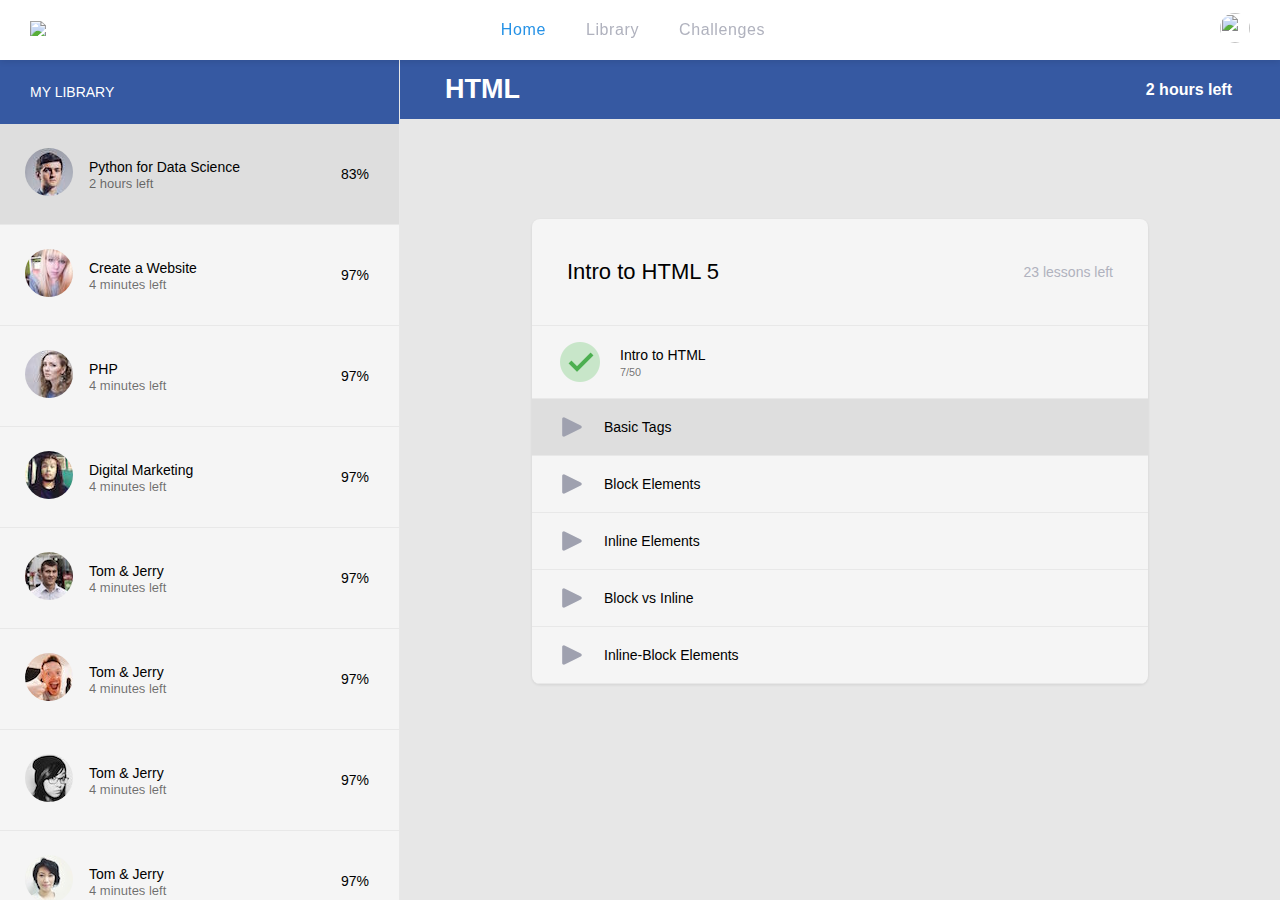
==== commit 1ec24fb9: "Add files via upload" ====
--- a/index.html
+++ b/index.html
@@ -319,12 +319,12 @@
           <div class="lessons-row">
 
             <div class="lesson-item">
-              <a href="untitled.html">
+              <a href="watch.html">
                 <img src="assets/images/icons/checked2.png" class="lesson-img">
               </a>
               <div class="lesson-info">
                 <span class="lesson-title">
-                  <a href="untitled.html" class="lesson-title-link">
+                  <a href="watch.html" class="lesson-title-link">
                     Intro to HTML
                   </a>
                 </span>
--- a/assets/css/styles.css
+++ b/assets/css/styles.css
@@ -1,3 +1,8 @@
+*, ::after, ::before {
+    box-sizing: border-box;
+}
+
+
 html,
 body {
     font-family: 'M PLUS Rounded 1c', sans-serif;
@@ -340,7 +345,7 @@
 .course-header {
     display: flex;
     margin: 0px;
-    padding: 16px 48px 16px 45px;
+    padding: 14px 48px 14px 45px;
     overflow: hidden;
     background-color: #3659a2;
     color: #fff;
@@ -395,7 +400,8 @@
 
 @media (max-width: 900px) and (min-width: 699px) {
 .lessons-list-container {
-    width: 90%;;
+    width: 90%;
+    margin-top: 30px;
 }
 }
 
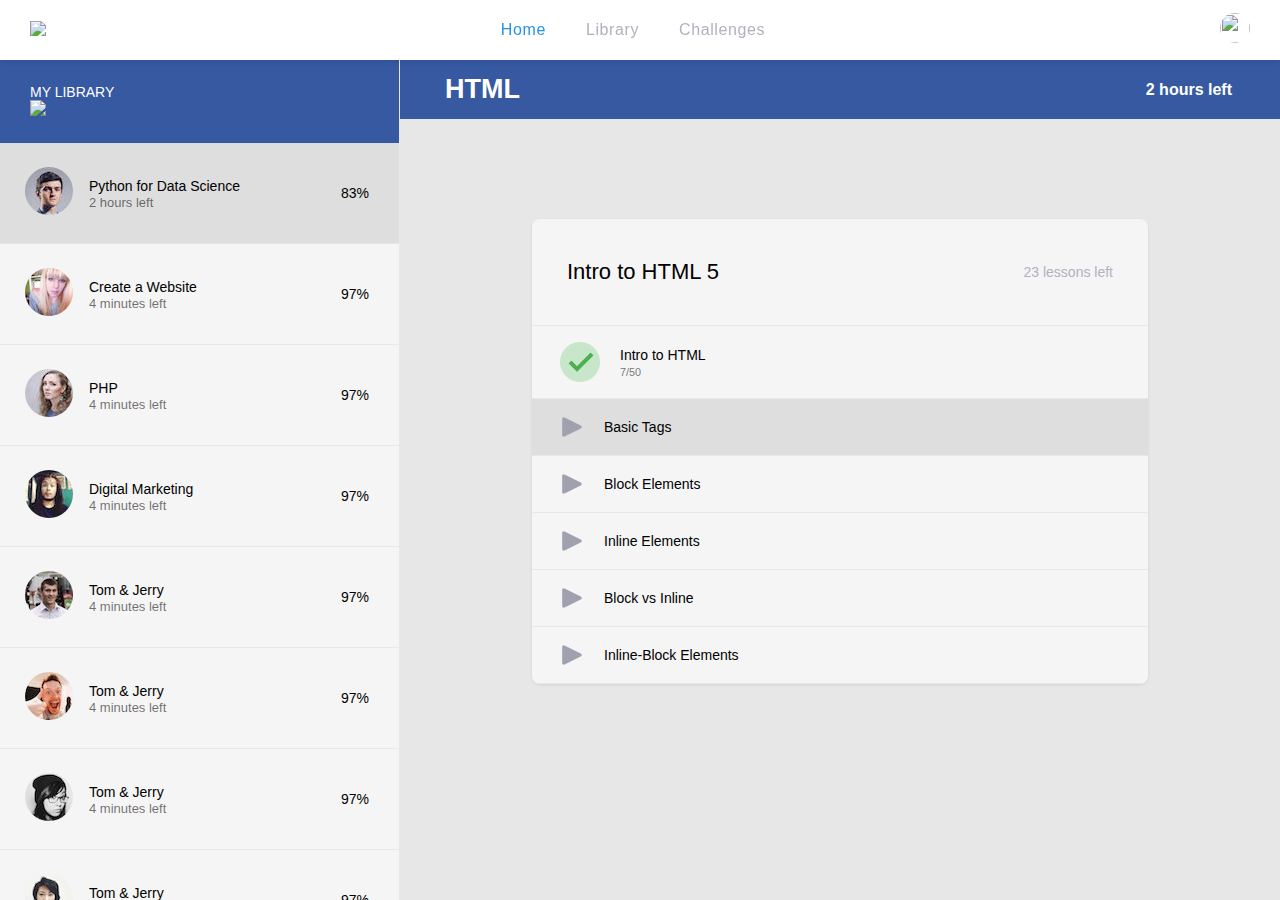
==== commit 81c8934d: "Add files via upload" ====
--- a/index.html
+++ b/index.html
@@ -41,7 +41,7 @@
           <a class="nav-link active" href="/learn">Home</a>
         </div>
         <div class="nav-item">
-          <a class="nav-link" href="/explore">Library</a>
+          <a class="nav-link" href="library.html">Library</a>
         </div>
         <div class="nav-item">
           <a class="nav-link" href="/explore">Challenges</a>
@@ -112,7 +112,11 @@
 
         <div class="mylibrary-scrollable">
 
-          <div class="mylibrary-heading">MY LIBRARY</div>
+          <div class="mylibrary-heading">MY LIBRARY
+            <div class="at-library">
+              <img src="assets/images/icons/add.png">
+            </div>
+          </div>
 
           <div class="courses-row">
             <div class="course-item active">
--- a/assets/css/styles.css
+++ b/assets/css/styles.css
@@ -405,6 +405,13 @@
 }
 }
 
+@media (max-width: 699px) {
+.lessons-list-container {
+    width: 90%;
+    margin-top: 30px;
+}
+}
+
 /*Below media queries for display 2nd page*/
 
 /*@media (max-width: 700px) {
